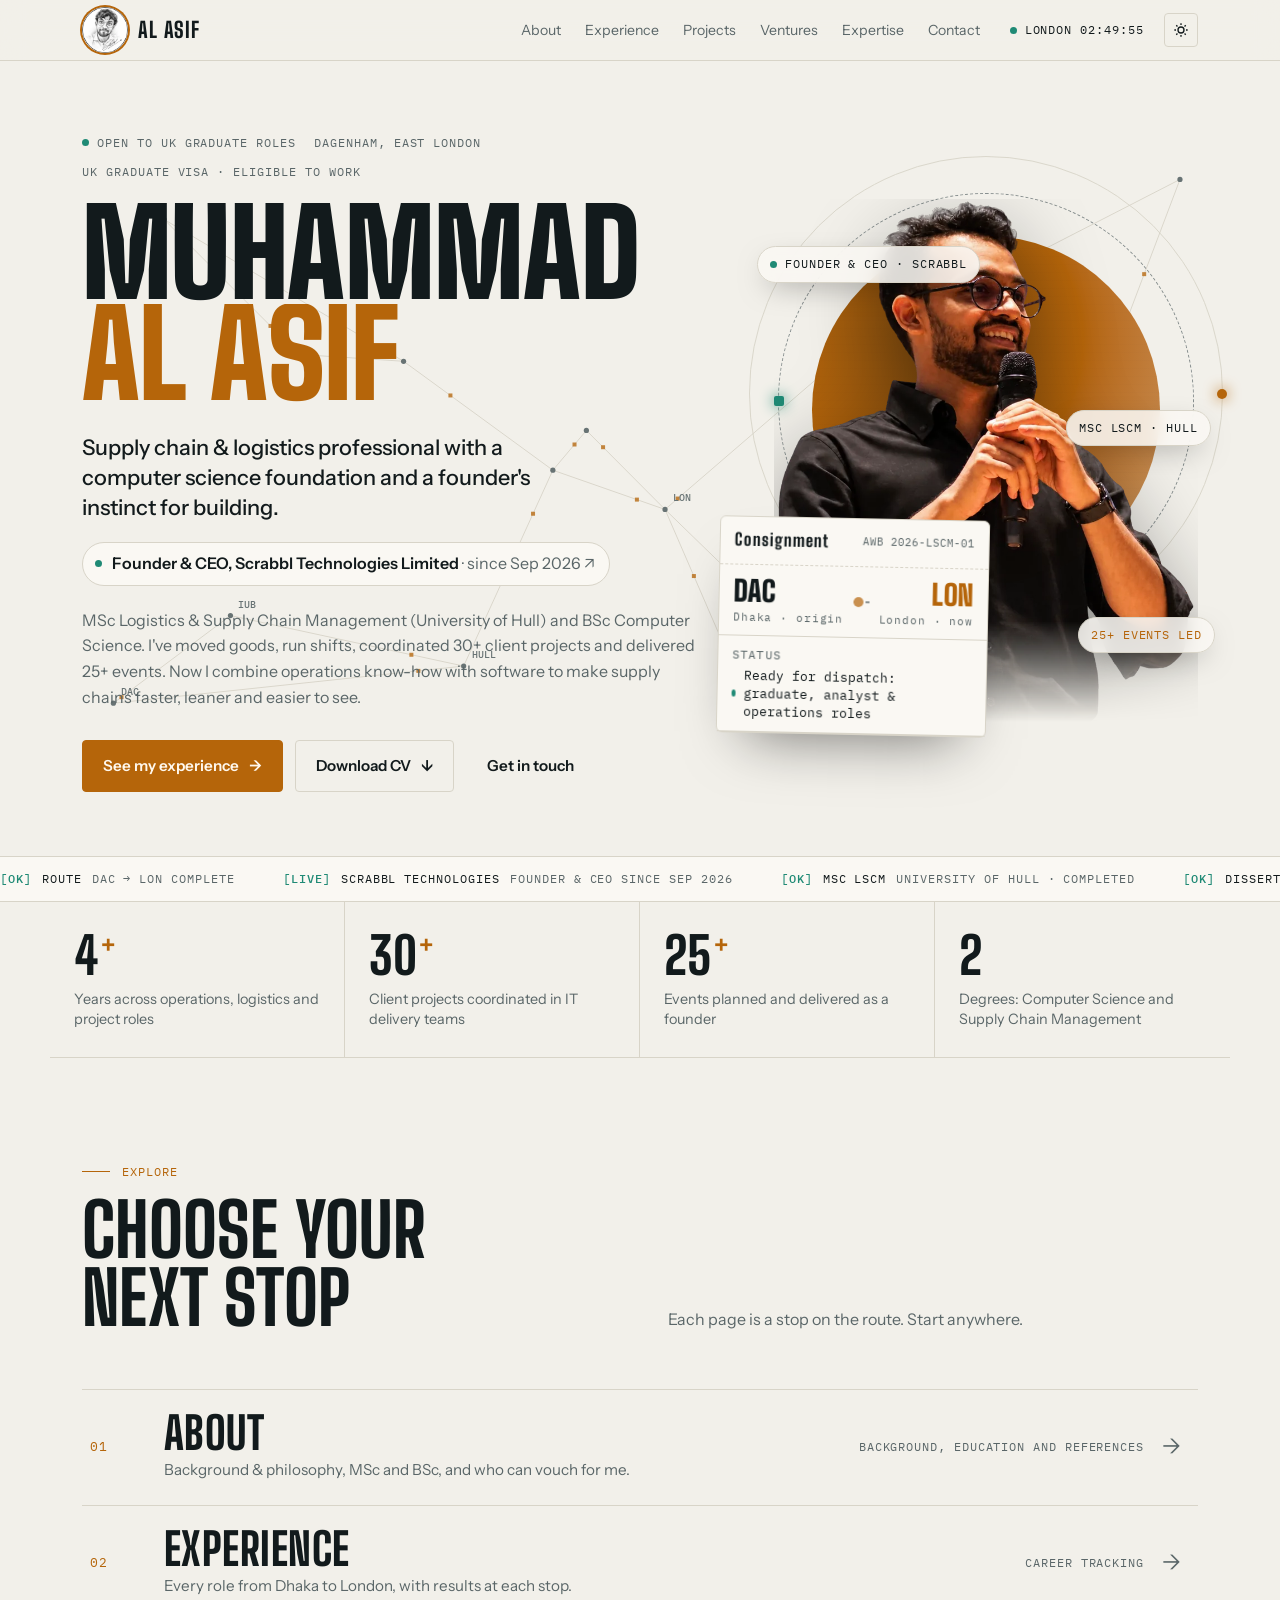
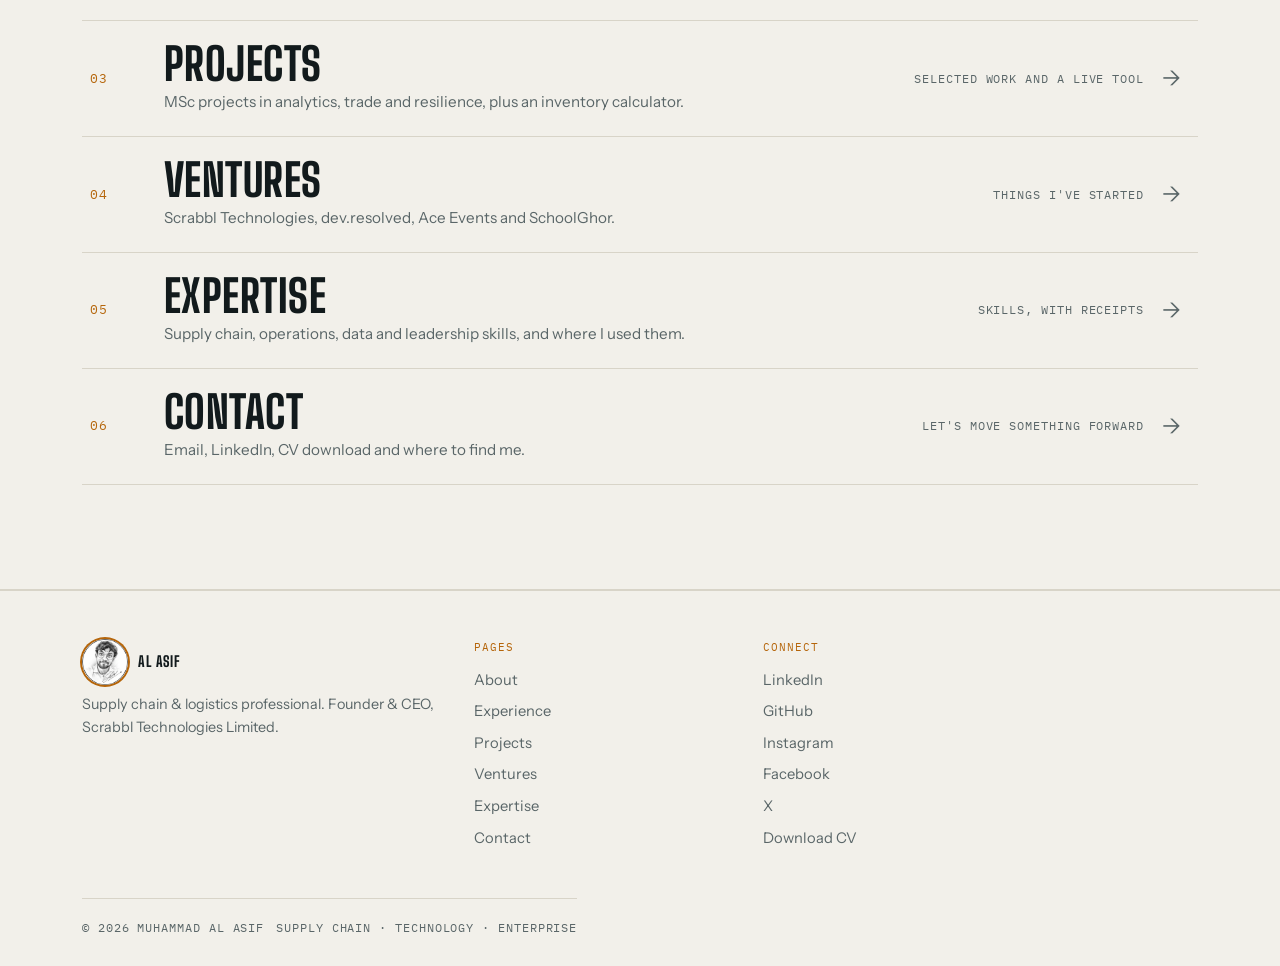
==== index.html @ bb39f23b "Split portfolio into pages, add CV, projects and references - Separate pages: Home, About, Experienc" ====
<!doctype html>
<html lang="en-GB">
<head>
<meta charset="utf-8">
<meta name="viewport" content="width=device-width, initial-scale=1, viewport-fit=cover">
<title>Muhammad Al Asif | Supply Chain &amp; Logistics Professional, Founder &amp; CEO of Scrabbl Technologies</title>
<meta name="description" content="Muhammad Al Asif (Ash) is a London-based supply chain and logistics professional with an MSc from the University of Hull, a BSc in Computer Science and Founder &amp; CEO of Scrabbl Technologies Limited.">
<meta name="author" content="Muhammad Al Asif">
<meta name="robots" content="index, follow, max-image-preview:large">
<meta name="theme-color" content="#0D1315">
<link rel="canonical" href="https://alasif.online/">
<meta property="og:type" content="profile">
<meta property="profile:first_name" content="Muhammad">
<meta property="profile:last_name" content="Al Asif">
<meta property="og:locale" content="en_GB">
<meta property="og:url" content="https://alasif.online/">
<meta property="og:site_name" content="Muhammad Al Asif">
<meta property="og:title" content="Muhammad Al Asif | Supply Chain &amp; Logistics, Founder &amp; CEO of Scrabbl Technologies">
<meta property="og:description" content="Muhammad Al Asif (Ash) is a London-based supply chain and logistics professional with an MSc from the University of Hull, a BSc in Computer Science and Founder &amp; CEO of Scrabbl Technologies Limited.">
<meta property="og:image" content="https://alasif.online/assets/og-image.jpg">
<meta property="og:image:width" content="1200">
<meta property="og:image:height" content="630">
<meta property="og:image:alt" content="Muhammad Al Asif, supply chain and logistics professional and Founder &amp; CEO of Scrabbl Technologies Limited">
<meta name="twitter:card" content="summary_large_image">
<meta name="twitter:site" content="@siff08">
<meta name="twitter:creator" content="@siff08">
<meta name="twitter:title" content="Muhammad Al Asif | Supply Chain &amp; Logistics, Founder &amp; CEO of Scrabbl Technologies">
<meta name="twitter:description" content="Muhammad Al Asif (Ash) is a London-based supply chain and logistics professional with an MSc from the University of Hull, a BSc in Computer Science and Founder &amp; CEO of Scrabbl Technologies Limited.">
<meta name="twitter:image" content="https://alasif.online/assets/og-image.jpg">
<link rel="icon" type="image/png" sizes="64x64" href="/assets/favicon.png?v=3">
<link rel="icon" type="image/png" sizes="32x32" href="/assets/favicon-32.png?v=3">
<link rel="apple-touch-icon" href="/assets/apple-touch-icon.png?v=3">
<link rel="sitemap" type="application/xml" href="/sitemap.xml">
<script type="application/ld+json">
{
 "@context": "https://schema.org",
 "@graph": [
  {
   "@type": "Person",
   "@id": "https://alasif.online/#person",
   "name": "Muhammad Al Asif",
   "alternateName": [
    "Al Asif",
    "Ash",
    "Ash Al Asif"
   ],
   "url": "https://alasif.online/",
   "image": "https://alasif.online/assets/ash.webp",
   "jobTitle": [
    "Founder & Chief Executive Officer",
    "Supply Chain & Logistics Professional"
   ],
   "description": "Supply chain and logistics professional with a computer science background, and Founder & CEO of Scrabbl Technologies Limited.",
   "worksFor": {
    "@type": "Organization",
    "name": "Scrabbl Technologies Limited",
    "url": "https://scrabbl.dev",
    "address": {
     "@type": "PostalAddress",
     "addressCountry": "GB"
    }
   },
   "alumniOf": [
    {
     "@type": "CollegeOrUniversity",
     "name": "University of Hull",
     "sameAs": "https://www.hull.ac.uk/"
    },
    {
     "@type": "CollegeOrUniversity",
     "name": "Independent University, Bangladesh",
     "sameAs": "https://www.iub.edu.bd/"
    }
   ],
   "hasCredential": [
    {
     "@type": "EducationalOccupationalCredential",
     "credentialCategory": "degree",
     "name": "MSc Logistics and Supply Chain Management",
     "recognizedBy": {
      "@type": "CollegeOrUniversity",
      "name": "University of Hull"
     }
    },
    {
     "@type": "EducationalOccupationalCredential",
     "credentialCategory": "degree",
     "name": "BSc Computer Science",
     "recognizedBy": {
      "@type": "CollegeOrUniversity",
      "name": "Independent University, Bangladesh"
     }
    }
   ],
   "knowsAbout": [
    "Supply chain management",
    "Logistics",
    "Operations management",
    "Inventory management",
    "Demand forecasting",
    "Supply chain analytics",
    "Procurement",
    "Project management",
    "Software development",
    "React",
    "Next.js",
    "Python",
    "Entrepreneurship"
   ],
   "knowsLanguage": [
    "English",
    "Bengali",
    "Hindi"
   ],
   "address": {
    "@type": "PostalAddress",
    "addressLocality": "London",
    "addressCountry": "GB"
   },
   "sameAs": [
    "https://www.linkedin.com/in/saikattxn",
    "https://github.com/saikattxn",
    "https://www.facebook.com/saikatt08",
    "https://www.instagram.com/saikatt08/",
    "https://x.com/siff08"
   ]
  },
  {
   "@type": "ProfilePage",
   "@id": "https://alasif.online/#webpage",
   "url": "https://alasif.online/",
   "name": "Muhammad Al Asif",
   "inLanguage": "en-GB",
   "mainEntity": {
    "@id": "https://alasif.online/#person"
   },
   "dateModified": "2026-11-26"
  },
  {
   "@type": "WebSite",
   "@id": "https://alasif.online/#website",
   "url": "https://alasif.online/",
   "name": "Muhammad Al Asif",
   "inLanguage": "en-GB",
   "publisher": {
    "@id": "https://alasif.online/#person"
   }
  }
 ]
}
</script>
<style>:root{padding-top:env(safe-area-inset-top,0px);padding-bottom:env(safe-area-inset-bottom,0px)}body{margin:0}img{max-width:100%}[hidden]{display:none!important}</style>
<link rel="preconnect" href="https://fonts.googleapis.com">
<link rel="preconnect" href="https://fonts.gstatic.com" crossorigin>
<link rel="stylesheet" href="https://fonts.googleapis.com/css2?family=Big+Shoulders+Display:wght@500;700;800;900&family=Instrument+Sans:ital,wght@0,400;0,500;0,600;1,400&family=IBM+Plex+Mono:wght@400;500&display=swap">
<link rel="stylesheet" href="/assets/site.css?v=5">
</head>
<body>
<a class="skip" href="#main">Skip to content</a>
<nav class="nav" aria-label="Main">
  <div class="wrap">
    <a class="brand" href="/"><span class="brand-mark"><img src="/assets/logo.webp?v=3" alt="" width="46" height="46"></span>Al Asif</a>
    <div class="nav-links">
      <a href="/about">About</a>
      <a href="/experience">Experience</a>
      <a href="/projects">Projects</a>
      <a href="/ventures">Ventures</a>
      <a href="/expertise">Expertise</a>
      <a href="/contact">Contact</a>
    </div>
    <div class="clock mono"><span class="dot" aria-hidden="true"></span><span class="tz">London</span> <span id="clock">--:--</span></div>
    <button class="theme-btn" id="themeBtn" aria-label="Switch light or dark theme" title="Switch theme">
      <svg width="16" height="16" viewBox="0 0 24 24" fill="none" stroke="currentColor" stroke-width="2" aria-hidden="true"><circle cx="12" cy="12" r="4.5"/><path d="M12 2v2.5M12 19.5V22M2 12h2.5M19.5 12H22M4.9 4.9l1.8 1.8M17.3 17.3l1.8 1.8M4.9 19.1l1.8-1.8M17.3 6.7l1.8-1.8"/></svg>
    </button>
    <button class="menu-btn" id="menuBtn" aria-label="Open menu" aria-expanded="false" aria-controls="mnav">
      <svg width="18" height="18" viewBox="0 0 24 24" fill="none" stroke="currentColor" stroke-width="2" aria-hidden="true"><path d="M4 7h16M4 12h16M4 17h16"/></svg>
    </button>
  </div>
  <div class="mnav" id="mnav" hidden>
    <div class="wrap">
      <a href="/about"><span class="mono">01</span>About</a>
      <a href="/experience"><span class="mono">02</span>Experience</a>
      <a href="/projects"><span class="mono">03</span>Projects</a>
      <a href="/ventures"><span class="mono">04</span>Ventures</a>
      <a href="/expertise"><span class="mono">05</span>Expertise</a>
      <a href="/contact"><span class="mono">06</span>Contact</a>
    </div>
  </div>
</nav>
<main id="main">
<!-- ============ OPENING ============ -->
<header class="hero">
  <canvas id="net" aria-hidden="true"></canvas>
  <div class="wrap">
    <div>
      <div class="eyebrow mono">
        <span><span class="dot" aria-hidden="true"></span>Open to UK graduate roles</span>
        <span>Dagenham, East London</span>
        <span>UK Graduate visa · Eligible to work</span>
      </div>
      <h1 class="name"><span class="l"><span>Muhammad</span></span><span class="l"><span>Al Asif</span></span></h1>
      <p class="role">Supply chain &amp; logistics professional with a computer science foundation and a founder's instinct for building.</p>
      <a class="ceo" href="https://scrabbl.dev" target="_blank" rel="noopener" title="Visit scrabbl.dev"><span class="dot" aria-hidden="true"></span><span><b>Founder &amp; CEO, Scrabbl Technologies Limited</b> <span class="muted">· since Sep 2026 ↗</span></span></a>
      <p class="lede">MSc Logistics &amp; Supply Chain Management (University of Hull) and BSc Computer Science. I've moved goods, run shifts, coordinated 30+ client projects and delivered 25+ events. Now I combine operations know-how with software to make supply chains faster, leaner and easier to see.</p>
      <div class="ctas">
        <a class="btn primary" href="/experience">See my experience <span class="arr">→</span></a>
        <a class="btn" href="/assets/Muhammad-Al-Asif-CV.pdf" download>Download CV <span class="arr">↓</span></a>
        <a class="btn ghost" href="/contact">Get in touch</a>
      </div>
    </div>

    <div class="visual">
      <div class="portrait" id="portrait">
        <div class="disc" aria-hidden="true"></div>
        <div class="orbit" aria-hidden="true"><i></i></div>
        <div class="orbit o2" aria-hidden="true"><i></i></div>
        <div class="pl"><img src="/assets/ash.webp" fetchpriority="high" alt="Muhammad Al Asif speaking on stage with a microphone" width="760" height="947"></div>
        <span class="ptag t1 mono"><span class="dot" aria-hidden="true"></span>Founder &amp; CEO · Scrabbl</span>
        <span class="ptag t2 mono">MSc LSCM · Hull</span>
        <span class="ptag t3 mono">25+ events led</span>
      </div>
    <aside class="label" aria-label="Profile summary styled as a shipping label">
      <div class="label-head"><strong>Consignment</strong><span class="muted">AWB 2026-LSCM-01</span></div>
      <div class="route">
        <div class="code">DAC<small>Dhaka · origin</small></div>
        <div class="track" aria-hidden="true"><i></i></div>
        <div class="code dest">LON<small>London · now</small></div>
      </div>
      <dl class="fields" style="margin:0">
        <div><dt>Consignee</dt><dd>Muhammad Al Asif</dd></div>
        <div><dt>Routed via</dt><dd>IUB → Univ. of Hull</dd></div>
        <div><dt>Contents</dt><dd>Supply chain · Ops · Tech</dd></div>
        <div><dt>Handling</dt><dd>Analytical, hands-on</dd></div>
        <div class="wide"><dt>Status</dt><dd class="status"><span class="dot" aria-hidden="true"></span>Ready for dispatch: graduate, analyst &amp; operations roles</dd></div>
      </dl>
      <div class="barcode" id="barcode" aria-hidden="true"></div>
      <div class="label-foot"><span>MAA · 0726 · UK</span><span>Incoterms® 2020 · DAP</span></div>
    </aside>
    </div>
  </div>
</header>

<div class="ticker mono" aria-hidden="true">
  <div class="ticker-track" id="ticker"></div>
</div>

<div class="wrap" style="padding-inline:0">
  <div class="stats">
    <div class="stat"><div class="n" data-count="4">4<sup>+</sup></div><p>Years across operations, logistics and project roles</p></div>
    <div class="stat"><div class="n" data-count="30">30<sup>+</sup></div><p>Client projects coordinated in IT delivery teams</p></div>
    <div class="stat"><div class="n" data-count="25">25<sup>+</sup></div><p>Events planned and delivered as a founder</p></div>
    <div class="stat"><div class="n" data-count="2">2</div><p>Degrees: Computer Science and Supply Chain Management</p></div>
  </div>
</div>

<section class="block" id="explore">
  <div class="wrap">
    <div class="sec-head reveal">
      <div><div class="kicker mono">Explore</div><h2>Choose your<br>next stop</h2></div>
      <p>Each page is a stop on the route. Start anywhere.</p>
    </div>
    <ol class="explore">
      <li class="reveal"><a href="/about"><span class="mono ex-n">01</span><span class="ex-t"><b>About</b><span class="muted">Background &amp; philosophy, MSc and BSc, and who can vouch for me.</span></span><span class="ex-sub mono">Background, education and references</span><span class="ex-arr" aria-hidden="true">→</span></a></li>
      <li class="reveal"><a href="/experience"><span class="mono ex-n">02</span><span class="ex-t"><b>Experience</b><span class="muted">Every role from Dhaka to London, with results at each stop.</span></span><span class="ex-sub mono">Career tracking</span><span class="ex-arr" aria-hidden="true">→</span></a></li>
      <li class="reveal"><a href="/projects"><span class="mono ex-n">03</span><span class="ex-t"><b>Projects</b><span class="muted">MSc projects in analytics, trade and resilience, plus an inventory calculator.</span></span><span class="ex-sub mono">Selected work and a live tool</span><span class="ex-arr" aria-hidden="true">→</span></a></li>
      <li class="reveal"><a href="/ventures"><span class="mono ex-n">04</span><span class="ex-t"><b>Ventures</b><span class="muted">Scrabbl Technologies, dev.resolved, Ace Events and SchoolGhor.</span></span><span class="ex-sub mono">Things I've started</span><span class="ex-arr" aria-hidden="true">→</span></a></li>
      <li class="reveal"><a href="/expertise"><span class="mono ex-n">05</span><span class="ex-t"><b>Expertise</b><span class="muted">Supply chain, operations, data and leadership skills, and where I used them.</span></span><span class="ex-sub mono">Skills, with receipts</span><span class="ex-arr" aria-hidden="true">→</span></a></li>
      <li class="reveal"><a href="/contact"><span class="mono ex-n">06</span><span class="ex-t"><b>Contact</b><span class="muted">Email, LinkedIn, CV download and where to find me.</span></span><span class="ex-sub mono">Let's move something forward</span><span class="ex-arr" aria-hidden="true">→</span></a></li>
    </ol>
  </div>
</section>
</main>
<footer class="site-foot">
  <div class="wrap">
    <div class="foot-grid">
      <div>
        <a class="brand" href="/"><span class="brand-mark"><img src="/assets/logo.webp?v=3" alt="" width="46" height="46"></span>Al Asif</a>
        <p class="muted">Supply chain &amp; logistics professional. Founder &amp; CEO, Scrabbl Technologies Limited.</p>
      </div>
      <div><span class="mono">Pages</span>
        <a href="/about">About</a>
        <a href="/experience">Experience</a>
        <a href="/projects">Projects</a>
        <a href="/ventures">Ventures</a>
        <a href="/expertise">Expertise</a>
        <a href="/contact">Contact</a>
      </div>
      <div><span class="mono">Connect</span>
        <a href="https://www.linkedin.com/in/saikattxn" target="_blank" rel="me noopener">LinkedIn</a>
        <a href="https://github.com/saikattxn" target="_blank" rel="me noopener">GitHub</a>
        <a href="https://www.instagram.com/saikatt08/" target="_blank" rel="me noopener">Instagram</a>
        <a href="https://www.facebook.com/saikatt08" target="_blank" rel="me noopener">Facebook</a>
        <a href="https://x.com/siff08" target="_blank" rel="me noopener">X</a>
        <a href="/assets/Muhammad-Al-Asif-CV.pdf" download>Download CV</a>
      </div>
    </div>
    <div class="foot-base mono"><span>© 2026 Muhammad Al Asif</span><span>Supply chain · Technology · Enterprise</span></div>
  </div>
</footer>
<script src="/assets/site.js?v=4" defer></script>
<script defer src="/_vercel/insights/script.js"></script>
</body>
</html>
---- assets/site.css ----
/* Layout: "control tower" — one consignment's route from Dhaka to London, told as a manifest, a tracked timeline and a live ops console. Dark-first. */
:root{
  --bg:#0D1315; --bg-2:#131B1E; --bg-3:#1A2427;
  --fg:#ECE8DF; --muted:#8D9A9B; --line:#243134;
  --accent:#F0A63A; --accent-ink:#1A1206; --accent-soft:rgba(240,166,58,.12);
  --live:#63C7B2;
  --f-display:"Big Shoulders Display","Oswald","Arial Narrow",Impact,sans-serif;
  --f-body:"Instrument Sans","Segoe UI",system-ui,-apple-system,sans-serif;
  --f-mono:"IBM Plex Mono",ui-monospace,"SFMono-Regular",Menlo,Consolas,monospace;
  --wrap:1180px;
  color-scheme:dark;
}
@media (prefers-color-scheme: light){
  :root:not([data-theme="dark"]){
    --bg:#F2F0EA; --bg-2:#FAF8F3; --bg-3:#ECE8DE;
    --fg:#121A1C; --muted:#5A6668; --line:#D8D4C8;
    --accent:#B5650A; --accent-ink:#FFF8EE; --accent-soft:rgba(181,101,10,.10);
    --live:#1F8A75; color-scheme:light;
  }
}
:root[data-theme="light"]{
  --bg:#F2F0EA; --bg-2:#FAF8F3; --bg-3:#ECE8DE;
  --fg:#121A1C; --muted:#5A6668; --line:#D8D4C8;
  --accent:#B5650A; --accent-ink:#FFF8EE; --accent-soft:rgba(181,101,10,.10);
  --live:#1F8A75; color-scheme:light;
}

*{box-sizing:border-box}
html{scroll-behavior:smooth}
body{background:var(--bg);color:var(--fg);font-family:var(--f-body);font-size:16px;line-height:1.6;-webkit-font-smoothing:antialiased;overflow-x:hidden}
body::before{content:"";position:fixed;inset:0 0 auto;height:env(safe-area-inset-top,0px);z-index:60;background:var(--bg)}
a{color:inherit}
.wrap{max-width:var(--wrap);margin-inline:auto;padding-left:max(16px,env(safe-area-inset-left,0px));padding-right:max(16px,env(safe-area-inset-right,0px))}
@media (min-width:720px){.wrap{padding-left:max(32px,env(safe-area-inset-left,0px));padding-right:max(32px,env(safe-area-inset-right,0px))}}
.mono{font-family:var(--f-mono);font-size:.75rem;letter-spacing:.08em;text-transform:uppercase}
.muted{color:var(--muted)}
:focus-visible{outline:2px solid var(--accent);outline-offset:3px;border-radius:2px}
h1,h2,h3{text-wrap:balance;margin:0}
p{margin:0}

/* ---------- nav ---------- */
.nav{position:sticky;top:env(safe-area-inset-top,0px);z-index:50;background:color-mix(in srgb,var(--bg) 82%,transparent);backdrop-filter:blur(12px);-webkit-backdrop-filter:blur(12px);border-bottom:1px solid var(--line)}
.nav .wrap{display:flex;align-items:center;gap:20px;height:60px}
.brand{display:flex;align-items:center;gap:10px;text-decoration:none;font-family:var(--f-display);font-weight:800;font-size:1.35rem;letter-spacing:.04em;text-transform:uppercase}
.brand-mark{position:relative;display:block;width:46px;height:46px;border-radius:50%;overflow:hidden;background:transparent;box-shadow:0 0 0 2px var(--accent);transition:transform .3s,box-shadow .3s;flex:none}
.brand-mark img{display:block;width:100%;height:100%;object-fit:cover}
.brand:hover .brand-mark{transform:rotate(-4deg) scale(1.08);box-shadow:0 0 0 2px var(--accent),0 0 0 6px var(--accent-soft)}
.nav-links{display:flex;gap:4px;margin-left:auto}
.nav-links a{text-decoration:none;font-size:.88rem;color:var(--muted);padding:6px 10px;border-radius:4px;transition:color .2s,background .2s}
.nav-links a:hover,.nav-links a.on{color:var(--fg);background:var(--bg-3)}
.clock{display:flex;align-items:center;gap:8px;white-space:nowrap}
.dot{width:7px;height:7px;border-radius:50%;background:var(--live);box-shadow:0 0 0 0 var(--live);animation:pulse 2.2s infinite}
@keyframes pulse{0%{box-shadow:0 0 0 0 color-mix(in srgb,var(--live) 60%,transparent)}70%{box-shadow:0 0 0 8px transparent}100%{box-shadow:0 0 0 0 transparent}}
.theme-btn{background:none;border:1px solid var(--line);color:var(--fg);width:34px;height:34px;border-radius:4px;cursor:pointer;display:grid;place-items:center}
.theme-btn:hover{border-color:var(--accent)}
@media (max-width:900px){.nav-links{display:none}.clock{margin-left:auto}}
@media (max-width:420px){.clock .tz{display:none}}

/* ---------- hero ---------- */
.hero{position:relative;overflow:hidden;border-bottom:1px solid var(--line)}
#net{position:absolute;inset:0;width:100%;height:100%;opacity:.9;pointer-events:none}
.hero .wrap{position:relative;display:grid;grid-template-columns:minmax(0,1.35fr) minmax(0,.9fr);gap:56px;padding-block:72px 64px;align-items:center}
@media (max-width:900px){.hero .wrap{grid-template-columns:1fr;gap:40px;padding-block:48px}}
.eyebrow{display:flex;flex-wrap:wrap;gap:10px 18px;color:var(--muted);margin-bottom:22px}
.eyebrow span{display:inline-flex;align-items:center;gap:8px}
.name{font-family:var(--f-display);font-weight:900;text-transform:uppercase;line-height:.84;letter-spacing:-.005em;font-size:clamp(3.4rem,9.4vw,8.2rem)}
.name .l{display:block;overflow:hidden}
.name .l span{display:inline-block;animation:rise .9s cubic-bezier(.2,.7,.1,1) both}
.name .l:nth-child(2) span{animation-delay:.12s;color:var(--accent)}
@keyframes rise{from{transform:translateY(105%)}to{transform:none}}
.role{margin-top:26px;font-size:clamp(1.1rem,2vw,1.35rem);font-weight:500;max-width:34ch;line-height:1.4}
.ceo{display:inline-flex;align-items:center;gap:10px;margin-top:20px;padding:8px 14px 8px 12px;border:1px solid var(--line);background:var(--bg-2);border-radius:999px;text-decoration:none;transition:border-color .2s}
.ceo:hover{border-color:var(--accent)}
.ceo b{font-weight:600}
.lede{margin-top:22px;color:var(--muted);max-width:56ch}
.ctas{display:flex;flex-wrap:wrap;gap:12px;margin-top:30px}
.btn{display:inline-flex;align-items:center;gap:10px;padding:13px 20px;border-radius:4px;font-weight:600;font-size:.95rem;text-decoration:none;border:1px solid var(--line);color:var(--fg);background:transparent;cursor:pointer;transition:transform .2s,border-color .2s,background .2s;font-family:inherit}
.btn:hover{transform:translateY(-2px);border-color:var(--fg)}
.btn.primary{background:var(--accent);color:var(--accent-ink);border-color:var(--accent)}
.btn.primary:hover{border-color:var(--accent);filter:brightness(1.06)}
.btn .arr{transition:transform .2s}
.btn:hover .arr{transform:translateX(3px)}

/* portrait */
.visual{position:relative;min-width:0}
.portrait{position:relative;width:100%;max-width:470px;margin-left:auto;aspect-ratio:760/947}
.disc{position:absolute;left:9%;width:82%;top:7%;aspect-ratio:1;border-radius:50%;background:radial-gradient(circle at 35% 30%,color-mix(in srgb,var(--accent) 70%,var(--fg)) 0%,var(--accent) 45%,color-mix(in srgb,var(--accent) 55%,var(--bg)) 100%);animation:discIn 1.1s cubic-bezier(.2,.7,.1,1) both;transform:translate(var(--dx,0),var(--dy,0))}
.disc::after{content:"";position:absolute;inset:0;border-radius:50%;background:repeating-linear-gradient(0deg,transparent 0 7px,color-mix(in srgb,var(--bg) 22%,transparent) 7px 8px);mix-blend-mode:multiply;opacity:.6}
@keyframes discIn{from{scale:.6;opacity:0}to{scale:1;opacity:1}}
.orbit{position:absolute;left:1%;width:98%;top:-1%;aspect-ratio:1;border:1px dashed color-mix(in srgb,var(--muted) 70%,transparent);border-radius:50%;animation:spin 46s linear infinite}
.orbit i{position:absolute;top:50%;left:-5px;width:10px;height:10px;margin-top:-5px;border-radius:2px;background:var(--live);box-shadow:0 0 14px var(--live)}
.orbit.o2{left:-6%;width:112%;top:-8%;border-style:solid;border-color:color-mix(in srgb,var(--line) 90%,transparent);animation-duration:70s;animation-direction:reverse}
.orbit.o2 i{background:var(--accent);box-shadow:0 0 14px var(--accent);left:auto;right:-5px;border-radius:50%}
@keyframes spin{to{transform:rotate(360deg)}}
.pl{position:absolute;inset:0;transform:translate(var(--px,0),var(--py,0));transition:transform .4s ease-out}
.pl img{position:absolute;left:0;bottom:0;width:100%;height:auto;max-width:100%;-webkit-mask-image:linear-gradient(to bottom,#000 80%,transparent 99%);mask-image:linear-gradient(to bottom,#000 80%,transparent 99%);filter:drop-shadow(0 24px 40px rgba(0,0,0,.35));animation:emerge 1.2s .25s cubic-bezier(.2,.7,.1,1) both}
@keyframes emerge{from{transform:translateY(10%);opacity:0}to{transform:none;opacity:1}}
.ptag{position:absolute;display:inline-flex;align-items:center;gap:8px;padding:8px 12px;border-radius:999px;background:color-mix(in srgb,var(--bg-2) 88%,transparent);backdrop-filter:blur(8px);-webkit-backdrop-filter:blur(8px);border:1px solid var(--line);color:var(--fg);font-size:.72rem;white-space:nowrap;box-shadow:0 10px 30px -12px rgba(0,0,0,.5);animation:bob 6s ease-in-out infinite}
.ptag.t1{top:9%;left:-4%}
.ptag.t2{top:40%;right:-3%;animation-delay:-2s}
.ptag.t3{bottom:14%;right:-4%;animation-delay:-4s;color:var(--accent)}
@keyframes bob{0%,100%{translate:0 0}50%{translate:0 -8px}}
.visual .label .fields div:not(.wide),.visual .label .barcode,.visual .label .label-foot{display:none}
.visual .label .label-head{padding:10px 14px}
.visual .label .label-head strong{font-size:1.05rem}
.visual .label .route{padding:12px 14px;gap:10px}
.visual .label .route .code{font-size:1.8rem}
.visual .label .fields div{padding:10px 14px}
@media (min-width:901px){
  .visual .label{position:absolute;left:-56px;bottom:-8px;width:270px;font-size:.7rem;z-index:2}
}
@media (max-width:900px){
  .portrait{margin-inline:auto;max-width:400px}
  .visual .label{margin:-56px auto 0;max-width:300px;z-index:2}
  .ptag.t1{left:0}.ptag.t2{right:0}.ptag.t3{right:0}
}

/* manifest / shipping label */
.label{position:relative;background:var(--bg-2);border:1px solid var(--line);border-radius:6px;font-family:var(--f-mono);font-size:.78rem;transform:rotate(1.2deg);box-shadow:0 30px 60px -30px rgba(0,0,0,.55);transition:transform .5s cubic-bezier(.2,.7,.1,1)}
.label:hover{transform:rotate(0)}
.label-head{display:flex;justify-content:space-between;align-items:center;padding:14px 18px;border-bottom:1px dashed var(--line)}
.label-head strong{font-family:var(--f-display);font-size:1.4rem;letter-spacing:.06em;font-weight:800}
.route{display:grid;grid-template-columns:auto 1fr auto;align-items:center;gap:14px;padding:18px}
.route .code{font-family:var(--f-display);font-weight:900;font-size:3rem;line-height:1}
.route .code small{display:block;font-family:var(--f-mono);font-weight:400;font-size:.68rem;color:var(--muted);letter-spacing:.08em;margin-top:6px}
.route .code.dest{text-align:right;color:var(--accent)}
.track{position:relative;height:2px;background:repeating-linear-gradient(90deg,var(--muted) 0 6px,transparent 6px 12px);opacity:.7}
.track i{position:absolute;top:50%;left:0;width:10px;height:10px;margin-top:-5px;border-radius:50%;background:var(--accent);animation:ship 4.5s ease-in-out infinite}
@keyframes ship{0%{left:0}50%{left:calc(100% - 10px)}100%{left:calc(100% - 10px)}}
.fields{display:grid;grid-template-columns:1fr 1fr;border-top:1px solid var(--line)}
.fields div{padding:12px 18px;border-bottom:1px solid var(--line);min-width:0}
.fields div:nth-child(odd){border-right:1px solid var(--line)}
.fields dt{color:var(--muted);font-size:.72rem;letter-spacing:.1em;text-transform:uppercase}
.fields dd{margin:3px 0 0;color:var(--fg);text-transform:none;letter-spacing:0;font-size:.8rem;line-height:1.4}
.fields .wide{grid-column:1/-1;border-right:0!important}
.status{display:flex;align-items:center;gap:8px;color:var(--live)}
.barcode{display:flex;align-items:flex-end;gap:2px;height:46px;padding:14px 18px 0;overflow:hidden}
.barcode span{display:block;height:100%;background:var(--fg)}
.label-foot{display:flex;justify-content:space-between;padding:8px 18px 14px;color:var(--muted);font-size:.72rem;letter-spacing:.14em}

/* ticker */
.ticker{border-bottom:1px solid var(--line);background:var(--bg-2);overflow:hidden;white-space:nowrap}
.ticker-track{display:inline-flex;gap:48px;padding:12px 0;animation:tick 48s linear infinite}
.ticker-track span{display:inline-flex;gap:10px;align-items:center;color:var(--muted)}
.ticker-track b{color:var(--live);font-weight:500}
.ticker-track em{font-style:normal;color:var(--fg)}
@keyframes tick{to{transform:translateX(-50%)}}

/* stats */
.stats{display:grid;grid-template-columns:repeat(4,minmax(0,1fr));border-bottom:1px solid var(--line)}
.stat{padding:28px 24px;border-right:1px solid var(--line)}
.stat:last-child{border-right:0}
.stat .n{font-family:var(--f-display);font-weight:800;font-size:3.2rem;line-height:1;font-variant-numeric:tabular-nums}
.stat .n sup{color:var(--accent);font-size:.55em;vertical-align:.7em;margin-left:2px}
.stat p{margin-top:8px;color:var(--muted);font-size:.9rem;line-height:1.4}
@media (max-width:760px){.stats{grid-template-columns:1fr 1fr}.stat:nth-child(2){border-right:0}.stat:nth-child(-n+2){border-bottom:1px solid var(--line)}}

/* ---------- sections ---------- */
section.block{padding-block:104px;border-bottom:1px solid var(--line)}
@media (max-width:720px){section.block{padding-block:72px}}
.sec-head{display:grid;grid-template-columns:minmax(0,1fr) minmax(0,1fr);gap:24px 56px;align-items:end;margin-bottom:56px}
@media (max-width:820px){.sec-head{grid-template-columns:1fr}}
.kicker{display:flex;align-items:center;gap:12px;color:var(--accent);margin-bottom:16px}
.kicker::before{content:"";width:28px;height:1px;background:var(--accent)}
h2{font-family:var(--f-display);font-weight:800;text-transform:uppercase;font-size:clamp(2.6rem,6vw,4.6rem);line-height:.92;letter-spacing:.005em}
.sec-head p{color:var(--muted);max-width:52ch}
h3{font-size:1.2rem;font-weight:600;line-height:1.3}

.reveal{transition:transform .8s cubic-bezier(.2,.7,.1,1),opacity .8s}
.js .reveal.pending{transform:translateY(22px);opacity:.25}

/* about */
.about-grid{display:grid;grid-template-columns:minmax(0,1.1fr) minmax(0,1fr);gap:56px}
@media (max-width:900px){.about-grid{grid-template-columns:1fr;gap:40px}}
.bio p+p{margin-top:16px}
.bio p{max-width:62ch}
.bio .big{font-size:1.25rem;line-height:1.5;color:var(--fg)}
.quote{margin:36px 0 0;padding:28px 0 0;border-top:1px solid var(--line);font-family:var(--f-display);font-weight:700;text-transform:uppercase;font-size:clamp(1.7rem,3vw,2.3rem);line-height:1.05}
.quote em{font-style:normal;color:var(--accent)}
.principles{display:grid;gap:0;border:1px solid var(--line);border-radius:6px;overflow:hidden}
.pr{display:grid;grid-template-columns:110px minmax(0,1fr);gap:18px;padding:22px;border-bottom:1px solid var(--line);background:var(--bg-2);transition:background .25s}
.pr:last-child{border-bottom:0}
.pr:hover{background:var(--bg-3)}
.pr .mono{color:var(--accent);padding-top:3px}
.pr p{color:var(--muted);margin-top:4px;font-size:.95rem}
@media (max-width:480px){.pr{grid-template-columns:1fr;gap:6px}}

.edu{display:grid;grid-template-columns:repeat(2,minmax(0,1fr));gap:20px;margin-top:56px}
@media (max-width:820px){.edu{grid-template-columns:1fr}}
.card{background:var(--bg-2);border:1px solid var(--line);border-radius:6px;padding:26px}
.edu .card{display:flex;flex-direction:column;gap:14px}
.edu .top{display:flex;justify-content:space-between;gap:12px;color:var(--muted)}
.edu h3{font-family:var(--f-display);font-weight:800;text-transform:uppercase;font-size:1.9rem;line-height:1;letter-spacing:.01em}
.edu .inst{color:var(--muted)}
.chips{display:flex;flex-wrap:wrap;gap:8px}
.chip{font-family:var(--f-mono);font-size:.7rem;letter-spacing:.04em;padding:5px 9px;border:1px solid var(--line);border-radius:3px;color:var(--muted);background:var(--bg)}
.chip.hi{color:var(--accent);border-color:color-mix(in srgb,var(--accent) 45%,var(--line));background:var(--accent-soft)}
.diss{border-top:1px dashed var(--line);padding-top:14px}
.diss p{font-size:.93rem}

.projects{margin-top:64px}
.proj-head{display:flex;flex-wrap:wrap;align-items:baseline;gap:8px 20px;margin-bottom:20px}
.proj-head .kicker{margin-bottom:0}
.proj-grid{display:grid;grid-template-columns:repeat(3,minmax(0,1fr));gap:20px}
@media (max-width:900px){.proj-grid{grid-template-columns:1fr}}
.proj{display:flex;flex-direction:column;gap:12px}
.proj .top{display:flex;justify-content:space-between;color:var(--muted)}
.proj h3{font-family:var(--f-display);font-weight:800;text-transform:uppercase;font-size:1.7rem;line-height:1}
.proj p{color:var(--muted);font-size:.94rem}
.proj .chips{margin-top:auto;padding-top:4px}
.proj-link{color:var(--accent);text-decoration:none;font-weight:600;font-size:.92rem}
.proj-link:hover{text-decoration:underline}
/* experience timeline */
/* tracking summary */
.trk{border:1px solid var(--line);border-radius:8px;background:var(--bg-2);overflow:hidden;margin-bottom:48px}
.trk-top{display:grid;grid-template-columns:repeat(4,minmax(0,1fr));border-bottom:1px solid var(--line)}
.trk-top>div{padding:16px 20px;border-right:1px solid var(--line);display:flex;flex-direction:column;gap:4px;min-width:0}
.trk-top>div:last-child{border-right:0}
.trk-top .mono{font-size:.7rem}
.trk-top b{font-weight:600;font-size:.95rem}
.trk-no{font-family:var(--f-mono);font-weight:500!important;letter-spacing:.04em}
.trk-status b{display:flex;align-items:center;gap:8px;color:var(--live)}
@media (max-width:860px){.trk-top{grid-template-columns:1fr 1fr}.trk-top>div:nth-child(2){border-right:0}.trk-top>div:nth-child(-n+2){border-bottom:1px solid var(--line)}}
.trk-route-wrap{overflow-x:auto;padding:30px 8px 26px}
.trk-route{list-style:none;margin:0;padding:0;display:grid;grid-template-columns:repeat(6,minmax(100px,1fr));min-width:640px;position:relative;z-index:0}
.trk-bar{position:absolute;top:8px;left:calc(100% / 12);right:calc(100% / 12);height:2px;background:repeating-linear-gradient(90deg,var(--muted) 0 5px,transparent 5px 10px);opacity:.9;z-index:-1}
.trk-fill{position:absolute;left:0;top:0;bottom:0;width:80%;background:var(--accent);animation:fill 2.4s .3s cubic-bezier(.3,.7,.2,1) both}
@keyframes fill{from{width:0}to{width:80%}}
.truck{position:absolute;top:-5px;left:80%;width:12px;height:12px;margin-left:-6px;border-radius:2px;background:var(--live);box-shadow:0 0 12px var(--live);animation:haul 3.2s 2.6s ease-in-out infinite both}
@keyframes haul{0%{left:80%;opacity:0}15%{opacity:1}85%{opacity:1}100%{left:100%;opacity:0}}
.cp button,.cp a{all:unset;box-sizing:border-box;cursor:pointer;display:flex;flex-direction:column;align-items:center;text-align:center;gap:3px;padding:0 6px;width:100%;border-radius:4px}
.cp button:focus-visible,.cp a:focus-visible{outline:2px solid var(--accent);outline-offset:4px}
.cp i{display:block;width:18px;height:18px;border-radius:50%;background:var(--bg-2);border:2px solid var(--muted);margin-bottom:12px;transition:transform .25s}
.cp.done i{background:var(--accent);border-color:var(--accent)}
.cp.cur i{background:var(--live);border-color:var(--live);animation:pulse 2.2s infinite}
.cp.next i{border-style:dashed}
.cp .mono{color:var(--muted);font-size:.7rem}
.cp b{font-size:.95rem;font-weight:600;transition:color .2s}
.cp em{font-style:normal;font-size:.78rem;color:var(--muted)}
.cp.cur em{color:var(--live)}
.cp.next b,.cp.next em{color:var(--muted)}
.cp button:hover i,.cp a:hover i{transform:scale(1.25)}
.cp button:hover b,.cp.sel b{color:var(--accent)}
.trk-hint{display:none;padding:0 20px 16px;color:var(--muted);font-size:.7rem}
.scan-head{display:flex;justify-content:space-between;color:var(--muted);padding:0 0 14px;margin-bottom:18px;border-bottom:1px solid var(--line)}

/* scan history */
.timeline{position:relative;display:grid;gap:14px;padding-left:30px}
.timeline::before{content:"";position:absolute;left:7px;top:20px;bottom:20px;width:0;border-left:1px dashed var(--muted);opacity:.6}
.stop{position:relative;display:grid;grid-template-columns:190px minmax(0,1fr);gap:32px;padding:24px 26px;border:1px solid var(--line);border-radius:6px;background:var(--bg-2);transition:border-color .3s,background .3s,box-shadow .3s;scroll-margin-top:90px}
.stop:hover{border-color:color-mix(in srgb,var(--accent) 45%,var(--line))}
.stop::after{content:"";position:absolute;left:-29px;top:28px;width:13px;height:13px;border-radius:50%;background:var(--accent);border:3px solid var(--bg)}
.stop.now::after{background:var(--live);box-shadow:0 0 0 4px color-mix(in srgb,var(--live) 25%,transparent)}
.stop.hl{border-color:var(--accent);background:var(--accent-soft);box-shadow:0 0 0 4px var(--accent-soft)}
.when{color:var(--muted);display:flex;flex-direction:column;gap:2px}
.when b{display:block;color:var(--fg);font-weight:500}
.scan{display:inline-flex;align-self:flex-start;margin-top:12px;padding:4px 8px;border-radius:3px;border:1px solid color-mix(in srgb,var(--accent) 45%,var(--line));color:var(--accent);background:var(--accent-soft);font-size:.7rem}
.scan.live{color:var(--live);border-color:color-mix(in srgb,var(--live) 45%,var(--line));background:color-mix(in srgb,var(--live) 10%,transparent)}
.loc{margin-top:8px;text-transform:none;letter-spacing:.02em;font-size:.74rem}
.loc::before{content:"⌖ ";color:var(--accent)}
.what{padding-left:0}
.what .org{color:var(--muted);margin-top:2px}
.what ul{margin:14px 0 0;padding:0;list-style:none;display:grid;gap:8px;max-width:68ch}
.what li{position:relative;padding-left:20px;color:var(--muted);font-size:.96rem}
.what li::before{content:"";position:absolute;left:0;top:.72em;width:10px;height:1px;background:var(--accent)}
.what .chips{margin-top:14px}
.tag-live{display:inline-flex;align-items:center;gap:6px;color:var(--live);margin-left:10px;vertical-align:2px}
@media (max-width:720px){
  .timeline{padding-left:22px}
  .timeline::before{left:4px}
  .stop{grid-template-columns:1fr;gap:16px;padding:20px}
  .stop::after{left:-24px;top:24px}
  .when{flex-direction:row;flex-wrap:wrap;align-items:center;gap:6px 10px}
  .when b{display:inline}
  .scan{margin-top:0}
  .loc{flex-basis:100%;margin-top:0}
  .trk-hint{display:block!important}
}
.lead-row{display:grid;grid-template-columns:repeat(3,minmax(0,1fr));gap:20px;margin-top:64px}
@media (max-width:820px){.lead-row{grid-template-columns:1fr}}
.lead-row .card p{color:var(--muted);font-size:.93rem;margin-top:8px}
.lead-row .mono{color:var(--accent)}

/* ventures */
.venture{display:grid;grid-template-columns:minmax(0,1.15fr) minmax(0,1fr);gap:0;border:1px solid var(--line);border-radius:8px;overflow:hidden;background:var(--bg-2)}
@media (max-width:900px){.venture{grid-template-columns:1fr}}
.v-main{padding:40px;border-right:1px solid var(--line);position:relative}
@media (max-width:900px){.v-main{border-right:0;border-bottom:1px solid var(--line)}}
@media (max-width:480px){.v-main,.v-side{padding:26px!important}}
.v-badge{display:inline-flex;align-items:center;gap:8px;color:var(--live)}
.v-name{font-family:var(--f-display);font-weight:900;text-transform:uppercase;font-size:clamp(2.6rem,5.6vw,4.6rem);overflow-wrap:anywhere;line-height:.86;margin-top:18px}
.v-name span{color:var(--accent)}
.v-name{display:block;text-decoration:none;transition:opacity .2s}
.v-name:hover{opacity:.85}
.v-note{margin-top:14px!important;padding:10px 14px;border-left:2px solid var(--live);background:color-mix(in srgb,var(--live) 8%,transparent);color:var(--fg)!important;font-size:.92rem;border-radius:0 4px 4px 0}
.v-visit{display:inline-flex;align-items:center;gap:8px;margin-top:22px}
.xlink{color:inherit;text-decoration:none;transition:color .2s}
.xlink:hover{color:var(--accent)}
.v-lede{margin-top:20px!important;color:var(--fg)!important;font-family:var(--f-display);font-weight:800;text-transform:uppercase;font-size:2rem;line-height:1;letter-spacing:.01em}
.v-lede span{color:var(--live)}
.v-sub{margin-top:8px!important;color:var(--fg)!important;font-weight:500;font-size:1.05rem}
.v-tags{margin-top:14px}
.svc{display:grid;gap:0}
.svc div{display:grid;gap:2px;padding:12px 0;border-bottom:1px dashed var(--line)}
.svc div:last-child{border-bottom:0}
.svc b{font-weight:600;font-size:.95rem}
.svc span{color:var(--muted);font-size:.86rem;line-height:1.45}
.v-role{margin-top:16px;font-size:1.1rem;font-weight:500}
.v-main>p{color:var(--muted);margin-top:16px;max-width:54ch}
.v-facts{display:grid;grid-template-columns:repeat(3,minmax(0,1fr));gap:1px;background:var(--line);border:1px solid var(--line);border-radius:4px;margin-top:28px;overflow:hidden}
.v-facts div{background:var(--bg-2);padding:14px}
.v-facts .n{font-family:var(--f-display);font-weight:800;font-size:2rem;line-height:1}
.v-facts .mono{color:var(--muted);font-size:.7rem;margin-top:6px;display:block}
.v-side{padding:40px;display:flex;flex-direction:column;gap:22px}
.log{display:grid;gap:0;font-family:var(--f-mono);font-size:.8rem}
.log div{display:grid;grid-template-columns:52px minmax(0,1fr);gap:14px;padding:12px 0;border-bottom:1px dashed var(--line)}
.log div:last-child{border-bottom:0}
.log time{color:var(--accent)}
.log span{color:var(--fg)}
.desks{display:grid;grid-template-columns:1fr 1fr;gap:8px}
.desk{padding:10px 12px;border:1px solid var(--line);border-radius:4px;font-size:.88rem;background:var(--bg)}
.desk .mono{display:block;color:var(--muted);font-size:.7rem;margin-bottom:2px}
.ventures-more{display:grid;grid-template-columns:repeat(3,minmax(0,1fr));gap:20px;margin-top:20px}
@media (max-width:900px){.ventures-more{grid-template-columns:1fr}}
.vm{display:flex;flex-direction:column;gap:10px;transition:border-color .25s,transform .25s}
.vm:hover{border-color:color-mix(in srgb,var(--accent) 50%,var(--line));transform:translateY(-3px)}
.vm .top{display:flex;justify-content:space-between;color:var(--muted)}
.vm h3{font-family:var(--f-display);font-weight:800;text-transform:uppercase;font-size:1.8rem;line-height:1}
.vm p{color:var(--muted);font-size:.94rem}
.vm .chips{margin-top:auto;padding-top:6px}

/* nexus */
.nexus{display:grid;grid-template-columns:minmax(0,.95fr) minmax(0,1.1fr);gap:48px;align-items:start}
@media (max-width:960px){.nexus{grid-template-columns:1fr}}
.venn-wrap{position:relative}
.venn{width:100%;max-width:460px;display:block;margin-inline:auto}
.venn circle{fill:var(--accent);fill-opacity:.05;stroke:var(--muted);stroke-width:1;transition:fill-opacity .35s,stroke .35s}
.venn .on circle{fill-opacity:.2;stroke:var(--accent)}
.venn text{fill:var(--fg);font-family:var(--f-display);font-weight:800;text-transform:uppercase;font-size:20px;letter-spacing:.04em}
.venn .core{fill:var(--accent)}
.venn g{cursor:pointer}
.pairs{display:grid;grid-template-columns:repeat(2,minmax(0,1fr));gap:8px;margin-top:24px}
.pair{text-align:left;font-family:inherit;color:var(--muted);background:var(--bg-2);border:1px solid var(--line);border-radius:4px;padding:12px 14px;cursor:pointer;transition:all .2s;font-size:.9rem}
.pair .mono{display:block;font-size:.7rem;margin-bottom:3px}
.pair:hover{color:var(--fg)}
.pair[aria-pressed="true"]{color:var(--fg);border-color:var(--accent);background:var(--accent-soft)}
.pair[aria-pressed="true"] .mono{color:var(--accent)}
.explain{margin-top:20px;min-height:150px}
.explain h3{font-family:var(--f-display);font-weight:800;text-transform:uppercase;font-size:2rem;line-height:1}
.explain p{color:var(--muted);margin-top:10px;max-width:56ch}
.explain .chips{margin-top:14px}

/* calculator */
.calc{border:1px solid var(--line);border-radius:8px;background:var(--bg-2);overflow:hidden}
.calc-head{display:flex;justify-content:space-between;align-items:center;gap:12px;padding:16px 22px;border-bottom:1px solid var(--line);flex-wrap:wrap}
.calc-head h3{font-size:1rem}
.calc-body{padding:22px;display:grid;gap:22px}
.inputs{display:grid;grid-template-columns:repeat(2,minmax(0,1fr));gap:16px 22px}
@media (max-width:520px){.inputs{grid-template-columns:1fr}}
.field label{display:flex;justify-content:space-between;font-size:.85rem;color:var(--muted);margin-bottom:6px}
.field output{font-family:var(--f-mono);color:var(--fg);font-variant-numeric:tabular-nums}
input[type=range]{width:100%;accent-color:var(--accent);margin:0}
.results{display:grid;grid-template-columns:repeat(3,minmax(0,1fr));gap:1px;background:var(--line);border:1px solid var(--line);border-radius:4px;overflow:hidden}
.results div{background:var(--bg);padding:14px}
.results .mono{color:var(--muted);font-size:.7rem;display:block}
.results .v{font-family:var(--f-display);font-weight:800;font-size:2.1rem;line-height:1.1;font-variant-numeric:tabular-nums}
.results .v small{font-family:var(--f-mono);font-size:.7rem;color:var(--muted);font-weight:400;margin-left:4px}
.results div:first-child .v{color:var(--accent)}
.chart-box{overflow-x:auto}
#saw{display:block;width:100%;min-width:420px;height:auto}
#saw .ax{stroke:var(--line);stroke-width:1}
#saw .tx{fill:var(--muted);font-family:var(--f-mono);font-size:10px}
#saw .stock{fill:none;stroke:var(--fg);stroke-width:1.6;stroke-linejoin:round}
#saw .area{fill:var(--accent);fill-opacity:.08}
#saw .rop{stroke:var(--accent);stroke-width:1.2;stroke-dasharray:5 4}
#saw .ss{stroke:var(--live);stroke-width:1;stroke-dasharray:2 4}
#saw .ord{fill:var(--accent)}
#saw .arr{fill:var(--live)}
#saw .lbl-rop{fill:var(--accent);font-family:var(--f-mono);font-size:10px}
#saw .lbl-ss{fill:var(--live);font-family:var(--f-mono);font-size:10px}
.calc-note{font-size:.82rem;color:var(--muted)}
.legend{display:flex;flex-wrap:wrap;gap:14px;font-size:.78rem;color:var(--muted)}
.legend span{display:inline-flex;align-items:center;gap:6px}
.legend i{display:inline-block;width:14px;height:2px;background:var(--fg)}
.legend i.r{background:var(--accent)} .legend i.s{background:var(--live)}

/* expertise */
.filters{display:flex;flex-wrap:wrap;gap:8px;margin-bottom:28px}
.filter{font-family:var(--f-mono);font-size:.72rem;letter-spacing:.06em;text-transform:uppercase;padding:9px 14px;border-radius:999px;border:1px solid var(--line);background:transparent;color:var(--muted);cursor:pointer;transition:all .2s}
.filter:hover{color:var(--fg)}
.filter[aria-pressed="true"]{background:var(--fg);color:var(--bg);border-color:var(--fg)}
.skills{display:grid;grid-template-columns:repeat(3,minmax(0,1fr));gap:1px;background:var(--line);border:1px solid var(--line);border-radius:6px;overflow:hidden}
@media (max-width:900px){.skills{grid-template-columns:repeat(2,minmax(0,1fr))}}
@media (max-width:560px){.skills{grid-template-columns:1fr}}
.skill{background:var(--bg-2);padding:22px;display:flex;flex-direction:column;gap:8px;transition:background .25s,opacity .3s}
.skill:hover{background:var(--bg-3)}
.skill .mono{color:var(--accent);font-size:.7rem}
.skill h3{font-size:1.08rem}
.skill p{color:var(--muted);font-size:.9rem}
.skill .ev{margin-top:auto;padding-top:8px;font-family:var(--f-mono);font-size:.68rem;color:var(--muted);border-top:1px dashed var(--line)}
.skill.dim{opacity:.18}
.toolkit{display:grid;gap:14px;margin-top:32px}
.tools{display:flex;flex-wrap:wrap;gap:8px;align-items:center}
.tools .mono{color:var(--muted);min-width:160px;margin-right:6px}
@media (max-width:560px){.tools .mono{min-width:100%}}
.stack{margin-top:40px;border:1px solid var(--line);border-radius:6px;overflow:hidden;background:var(--bg-2)}
.stack-head{display:flex;justify-content:space-between;align-items:baseline;gap:12px;flex-wrap:wrap;padding:18px 22px;border-bottom:1px solid var(--line)}
.stack-head h3{font-family:var(--f-display);font-weight:800;text-transform:uppercase;font-size:1.9rem;line-height:1}
.layer{display:grid;grid-template-columns:170px minmax(0,1fr) 210px;gap:18px;align-items:center;padding:16px 22px;border-bottom:1px solid var(--line);transition:background .2s}
.layer:last-child{border-bottom:0}
.layer:hover{background:var(--bg-3)}
.layer>.mono{color:var(--accent)}
.layer .ev{font-family:var(--f-mono);font-size:.68rem;color:var(--muted);text-align:right}
.chip.t{color:var(--fg);font-size:.74rem}
@media (max-width:820px){.layer{grid-template-columns:1fr;gap:8px}.layer .ev{text-align:left}}

/* contact */
.contact{padding-block:120px 64px}
.contact h2{font-size:clamp(3.2rem,10vw,8rem);line-height:.86}
.contact h2 span{color:var(--accent)}
.contact-grid{display:grid;grid-template-columns:minmax(0,1.2fr) minmax(0,1fr);gap:48px;margin-top:48px;align-items:start}
@media (max-width:860px){.contact-grid{grid-template-columns:1fr}}
.contact-grid>div>p{color:var(--muted);max-width:52ch}
.open{display:grid;gap:10px;margin-top:26px}
.open div{display:flex;gap:12px;align-items:baseline}
.open .mono{color:var(--accent);min-width:28px}
.channels{display:grid;gap:0;border:1px solid var(--line);border-radius:6px;overflow:hidden}
.ch{display:grid;grid-template-columns:96px minmax(0,1fr) auto;gap:12px;align-items:center;padding:18px 20px;border-bottom:1px solid var(--line);background:var(--bg-2);text-decoration:none;transition:background .2s}
.ch:last-child{border-bottom:0}
a.ch:hover{background:var(--bg-3)}
.ch .mono{color:var(--muted);font-size:.7rem}
.ch .val{font-weight:500;overflow-wrap:anywhere;user-select:all}
.soc{display:flex;gap:10px;flex-wrap:wrap}
.soc a{display:grid;place-items:center;width:40px;height:40px;border:1px solid var(--line);border-radius:50%;color:var(--fg);background:var(--bg);transition:color .2s,border-color .2s,transform .2s}
.soc a:hover{color:var(--accent);border-color:var(--accent);transform:translateY(-2px)}
.soc svg{width:18px;height:18px;fill:currentColor}
.copy{font-family:var(--f-mono);font-size:.68rem;letter-spacing:.06em;text-transform:uppercase;padding:7px 10px;border-radius:3px;border:1px solid var(--line);background:var(--bg);color:var(--fg);cursor:pointer}
.copy:hover{border-color:var(--accent)}
footer{border-top:1px solid var(--line);padding-block:26px}
footer .wrap{display:flex;justify-content:space-between;flex-wrap:wrap;gap:12px;color:var(--muted)}

@media (prefers-reduced-motion: reduce){
  *,*::before,*::after{animation:none!important;transition:none!important}
  html{scroll-behavior:auto}
  .js .reveal.pending{transform:none;opacity:1}
}

/* ---------- multi-page additions ---------- */
.skip{position:absolute;left:-999px;top:8px;z-index:100;background:var(--accent);color:var(--accent-ink);padding:8px 12px;border-radius:4px}
.skip:focus{left:max(16px,env(safe-area-inset-left,0px))}
.nav-links a.on{color:var(--fg);background:var(--bg-3)}
.menu-btn{display:none;background:none;border:1px solid var(--line);color:var(--fg);width:34px;height:34px;border-radius:4px;cursor:pointer;place-items:center}
@media (max-width:900px){.menu-btn{display:grid}}
.mnav{border-top:1px solid var(--line);background:var(--bg)}
.nav .mnav .wrap{display:grid;height:auto;gap:0;padding-block:8px 16px}
.mnav{position:absolute;left:0;right:0;top:100%;max-height:calc(100vh - 60px);overflow-y:auto;box-shadow:0 24px 40px -20px rgba(0,0,0,.6)}
.mnav a{display:flex;gap:14px;align-items:baseline;padding:12px 0;border-bottom:1px solid var(--line);text-decoration:none;font-family:var(--f-display);font-weight:800;text-transform:uppercase;font-size:1.6rem;letter-spacing:.01em}
.mnav a .mono{color:var(--accent);font-family:var(--f-mono);font-size:.75rem;font-weight:400}
.btn.ghost{border-color:transparent}
.btn.ghost:hover{border-color:var(--line)}
body.sub section.block:first-of-type{padding-top:72px}
.explore{list-style:none;margin:0;padding:0;border-top:1px solid var(--line)}
.explore li{border-bottom:1px solid var(--line)}
.explore a{display:grid;grid-template-columns:56px minmax(0,1fr) auto 28px;gap:18px;align-items:center;padding:22px 8px;text-decoration:none;transition:background .25s,padding .25s}
.explore a:hover{background:var(--bg-2);padding-left:16px}
.ex-n{color:var(--accent);font-size:.8rem}
.ex-t{display:grid;gap:4px;min-width:0}
.ex-t b{font-family:var(--f-display);font-weight:800;text-transform:uppercase;font-size:clamp(1.8rem,4vw,2.8rem);line-height:.95;letter-spacing:.01em}
.ex-t .muted{font-size:.95rem}
.ex-sub{color:var(--muted);font-size:.72rem;text-align:right}
.ex-arr{font-size:1.4rem;color:var(--muted);transition:transform .25s,color .25s}
.explore a:hover .ex-arr,.next-stop a:hover .ex-arr{transform:translateX(4px);color:var(--accent)}
@media (max-width:720px){.explore a{grid-template-columns:40px minmax(0,1fr) 22px}.ex-sub{display:none}}
.next-stop{border-bottom:1px solid var(--line)}
.next-stop a{display:flex;align-items:center;gap:18px;padding-block:36px;text-decoration:none}
.next-stop .mono{color:var(--accent);font-size:.75rem}
.next-stop b{font-family:var(--f-display);font-weight:800;text-transform:uppercase;font-size:clamp(2rem,5vw,3.4rem);line-height:1}
.next-stop .ex-arr{margin-left:auto}
.pdl{display:grid;gap:12px;margin:0}
.pdl dt{font-family:var(--f-mono);font-size:.68rem;letter-spacing:.1em;text-transform:uppercase;color:var(--accent);margin-bottom:3px}
.pdl dd{margin:0;color:var(--muted);font-size:.93rem;line-height:1.55}
.refs{margin-top:64px}
.ref-grid{display:grid;grid-template-columns:repeat(2,minmax(0,1fr));gap:20px}
@media (max-width:820px){.ref-grid{grid-template-columns:1fr}}
.ref{display:flex;flex-direction:column;gap:10px}
.ref .top{display:flex;justify-content:space-between;color:var(--muted)}
.ref h3{font-family:var(--f-display);font-weight:800;text-transform:uppercase;font-size:1.8rem;line-height:1}
.ref .inst{color:var(--fg);font-size:.92rem}
.ref p{color:var(--muted);font-size:.94rem}
.cvbox{display:flex;flex-wrap:wrap;align-items:center;justify-content:space-between;gap:16px;margin-top:28px;padding:20px 22px;border:1px solid var(--line);border-radius:6px;background:var(--bg-2)}
.cvbox>div{display:grid;gap:3px}
.cvbox .mono{color:var(--accent);font-size:.68rem}
.cvbox b{font-size:1.05rem}
.cvbox .muted{font-size:.85rem}
.site-foot{border-top:1px solid var(--line);padding-block:48px 28px}
.foot-grid{display:grid;grid-template-columns:minmax(0,1.4fr) minmax(0,1fr) minmax(0,1fr);gap:32px}
@media (max-width:720px){.foot-grid{grid-template-columns:1fr 1fr}.foot-grid>div:first-child{grid-column:1/-1}}
.foot-grid>div{display:grid;gap:8px;align-content:start}
.foot-grid .mono{color:var(--accent);font-size:.7rem;margin-bottom:4px}
.foot-grid a{text-decoration:none;color:var(--muted);font-size:.92rem;width:fit-content}
.foot-grid a:hover{color:var(--fg)}
.foot-grid .brand{color:var(--fg)}
.foot-grid p{max-width:36ch;font-size:.9rem}
.foot-base{display:flex;justify-content:space-between;flex-wrap:wrap;gap:12px;color:var(--muted);margin-top:36px;padding-top:20px;border-top:1px solid var(--line);font-size:.72rem}
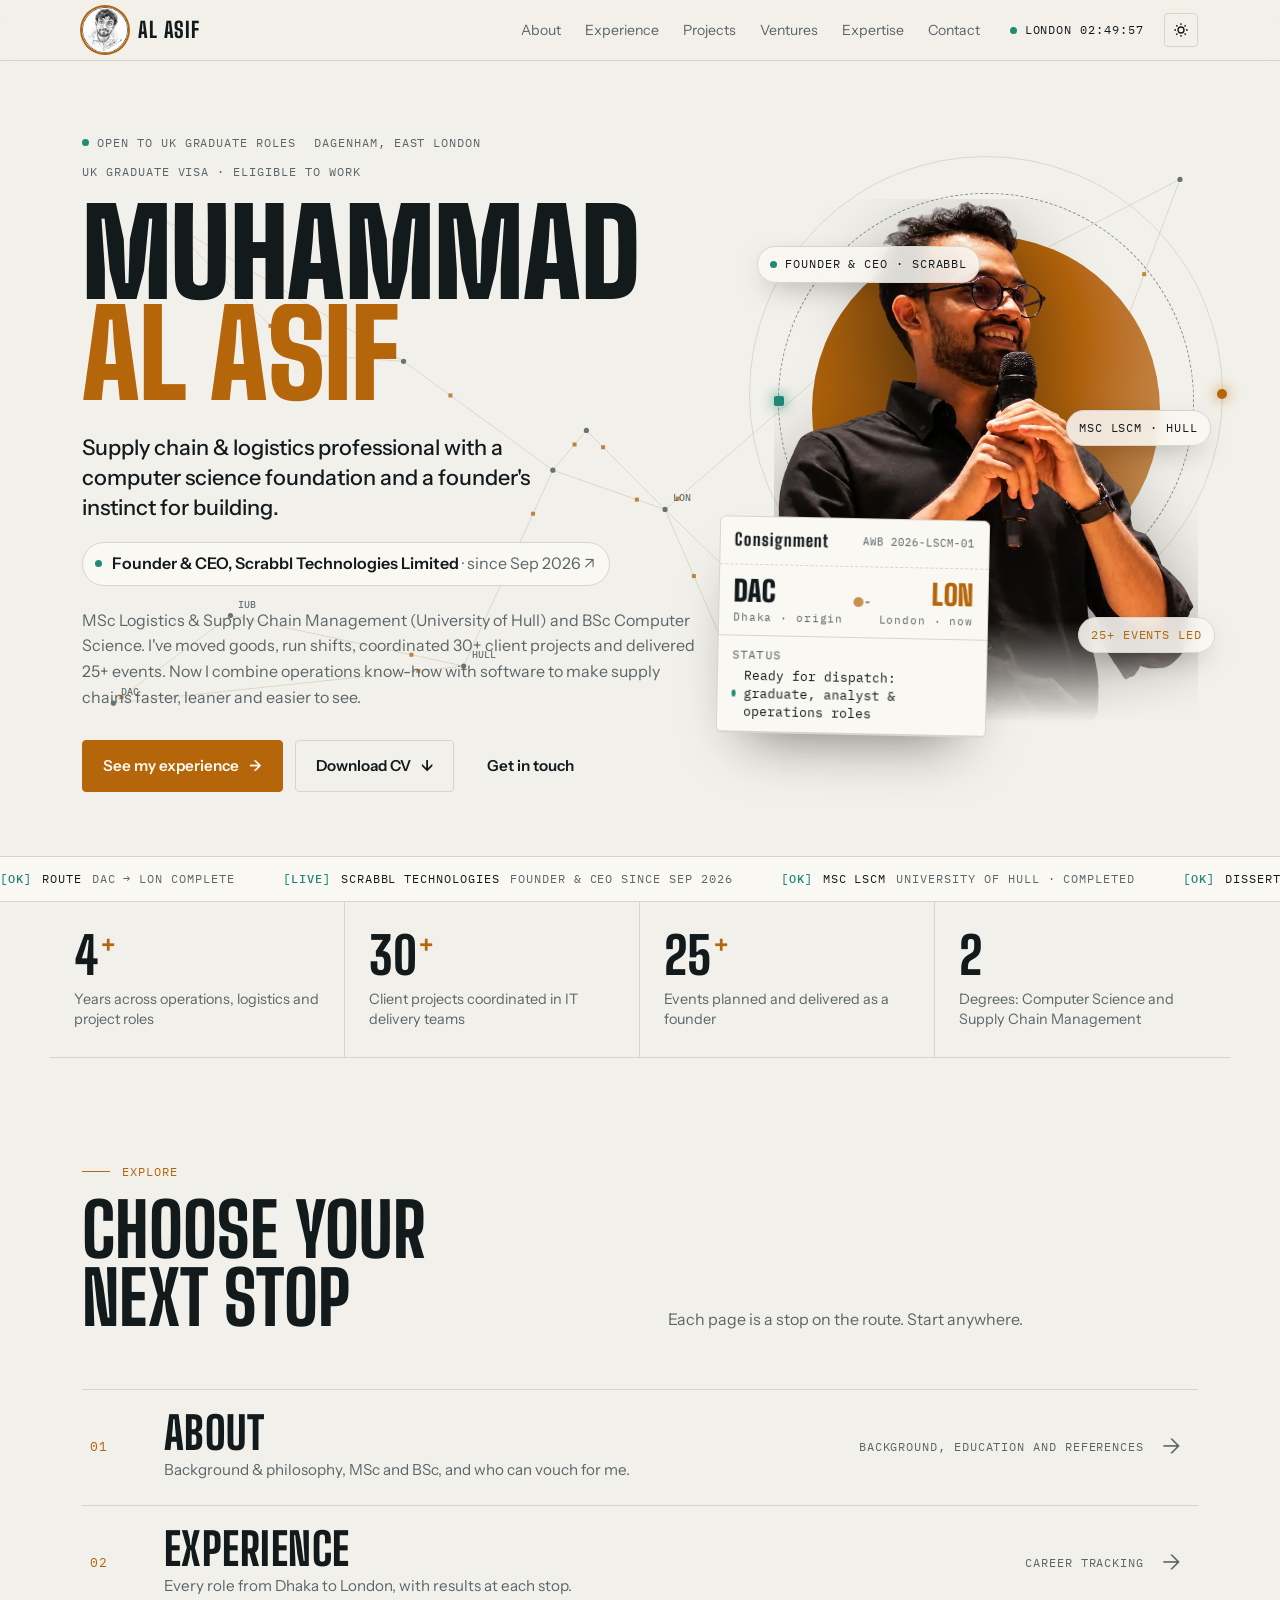
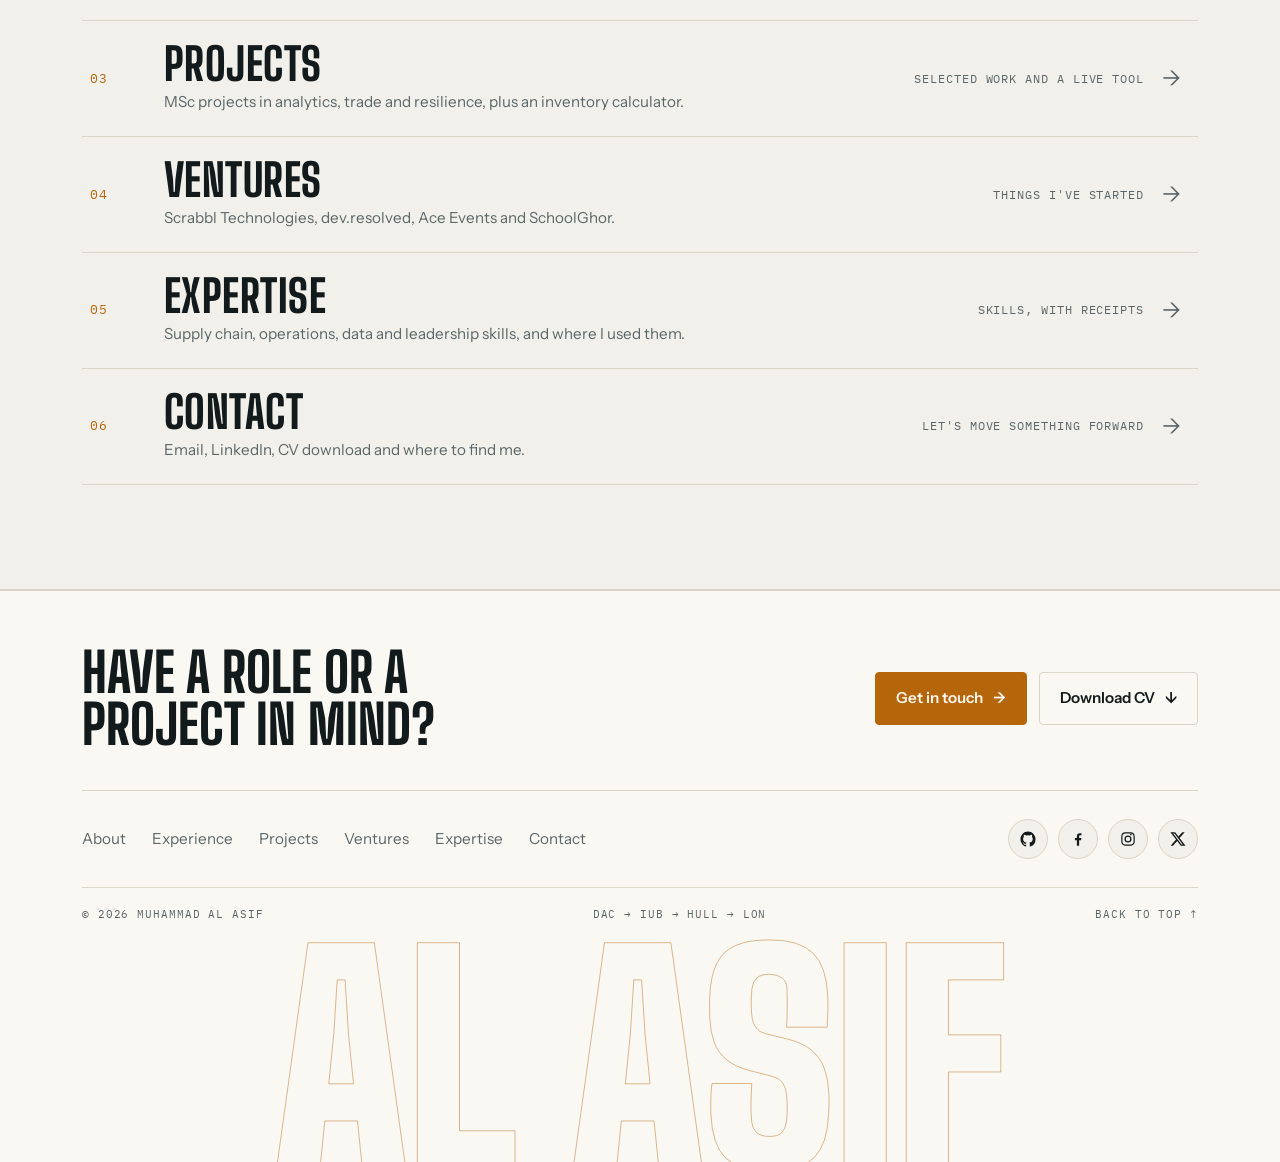
==== commit eec43e70: "Redesign footer: CTA, inline links, social icons, wordmark Co-Authored-By: Claude Opus 5.5 <noreply@" ====
--- a/index.html
+++ b/index.html
@@ -153,7 +153,7 @@
 <link rel="preconnect" href="https://fonts.googleapis.com">
 <link rel="preconnect" href="https://fonts.gstatic.com" crossorigin>
 <link rel="stylesheet" href="https://fonts.googleapis.com/css2?family=Big+Shoulders+Display:wght@500;700;800;900&family=Instrument+Sans:ital,wght@0,400;0,500;0,600;1,400&family=IBM+Plex+Mono:wght@400;500&display=swap">
-<link rel="stylesheet" href="/assets/site.css?v=5">
+<link rel="stylesheet" href="/assets/site.css?v=7">
 </head>
 <body>
 <a class="skip" href="#main">Skip to content</a>
@@ -272,30 +272,17 @@
 </main>
 <footer class="site-foot">
   <div class="wrap">
-    <div class="foot-grid">
-      <div>
-        <a class="brand" href="/"><span class="brand-mark"><img src="/assets/logo.webp?v=3" alt="" width="46" height="46"></span>Al Asif</a>
-        <p class="muted">Supply chain &amp; logistics professional. Founder &amp; CEO, Scrabbl Technologies Limited.</p>
-      </div>
-      <div><span class="mono">Pages</span>
-        <a href="/about">About</a>
-        <a href="/experience">Experience</a>
-        <a href="/projects">Projects</a>
-        <a href="/ventures">Ventures</a>
-        <a href="/expertise">Expertise</a>
-        <a href="/contact">Contact</a>
-      </div>
-      <div><span class="mono">Connect</span>
-        <a href="https://www.linkedin.com/in/saikattxn" target="_blank" rel="me noopener">LinkedIn</a>
-        <a href="https://github.com/saikattxn" target="_blank" rel="me noopener">GitHub</a>
-        <a href="https://www.instagram.com/saikatt08/" target="_blank" rel="me noopener">Instagram</a>
-        <a href="https://www.facebook.com/saikatt08" target="_blank" rel="me noopener">Facebook</a>
-        <a href="https://x.com/siff08" target="_blank" rel="me noopener">X</a>
-        <a href="/assets/Muhammad-Al-Asif-CV.pdf" download>Download CV</a>
-      </div>
-    </div>
-    <div class="foot-base mono"><span>© 2026 Muhammad Al Asif</span><span>Supply chain · Technology · Enterprise</span></div>
-  </div>
+    <div class="fcta">
+      <p class="fcta-t">Have a role or a project in mind?</p>
+      <div class="fcta-b"><a class="btn primary" href="/contact">Get in touch <span class="arr">→</span></a><a class="btn" href="/assets/Muhammad-Al-Asif-CV.pdf" download>Download CV <span class="arr">↓</span></a></div>
+    </div>
+    <div class="frow">
+      <nav class="flinks" aria-label="Footer"><a href="/about">About</a><a href="/experience">Experience</a><a href="/projects">Projects</a><a href="/ventures">Ventures</a><a href="/expertise">Expertise</a><a href="/contact">Contact</a></nav>
+      <div class="soc"><a href="https://github.com/saikattxn" target="_blank" rel="me noopener" aria-label="GitHub: saikattxn" title="GitHub"><svg viewBox="0 0 24 24" aria-hidden="true"><path d="M12 2C6.5 2 2 6.6 2 12.2c0 4.5 2.9 8.3 6.8 9.7.5.1.7-.2.7-.5v-1.7c-2.8.6-3.4-1.4-3.4-1.4-.5-1.2-1.1-1.5-1.1-1.5-.9-.6.1-.6.1-.6 1 .1 1.5 1.1 1.5 1.1.9 1.6 2.4 1.1 2.9.8.1-.7.4-1.1.6-1.3-2.2-.3-4.6-1.1-4.6-5 0-1.1.4-2 1-2.7-.1-.3-.4-1.3.1-2.7 0 0 .8-.3 2.8 1a9.6 9.6 0 0 1 5 0c1.9-1.3 2.8-1 2.8-1 .5 1.4.2 2.4.1 2.7.6.7 1 1.6 1 2.7 0 3.9-2.4 4.7-4.6 5 .4.3.7.9.7 1.9v2.8c0 .3.2.6.7.5A10.2 10.2 0 0 0 22 12.2C22 6.6 17.5 2 12 2z"/></svg></a><a href="https://www.facebook.com/saikatt08" target="_blank" rel="me noopener" aria-label="Facebook: saikatt08" title="Facebook"><svg viewBox="0 0 24 24" aria-hidden="true"><path d="M13.5 21v-7.5h2.6l.4-3h-3V8.6c0-.9.3-1.5 1.5-1.5h1.6V4.4c-.3 0-1.2-.1-2.3-.1-2.3 0-3.8 1.4-3.8 3.9v2.3H7.9v3h2.6V21h3z"/></svg></a><a href="https://www.instagram.com/saikatt08/" target="_blank" rel="me noopener" aria-label="Instagram: saikatt08" title="Instagram"><svg viewBox="0 0 24 24" aria-hidden="true"><path d="M12 7.3A4.7 4.7 0 1 0 12 16.7 4.7 4.7 0 0 0 12 7.3zm0 7.7a3 3 0 1 1 0-6 3 3 0 0 1 0 6zm4.9-8.9a1.1 1.1 0 1 1-2.2 0 1.1 1.1 0 0 1 2.2 0zM12 4.6c2.4 0 2.7 0 3.6.1 2.4.1 3.6 1.3 3.7 3.7.1.9.1 1.2.1 3.6s0 2.7-.1 3.6c-.1 2.4-1.3 3.6-3.7 3.7-.9.1-1.2.1-3.6.1s-2.7 0-3.6-.1c-2.4-.1-3.6-1.3-3.7-3.7C4.6 14.7 4.6 14.4 4.6 12s0-2.7.1-3.6c.1-2.4 1.3-3.6 3.7-3.7.9-.1 1.2-.1 3.6-.1zM12 3c-2.4 0-2.8 0-3.7.1-3.3.2-5 1.9-5.2 5.2C3 9.2 3 9.6 3 12s0 2.8.1 3.7c.2 3.3 1.9 5 5.2 5.2.9.1 1.3.1 3.7.1s2.8 0 3.7-.1c3.3-.2 5-1.9 5.2-5.2.1-.9.1-1.3.1-3.7s0-2.8-.1-3.7c-.2-3.3-1.9-5-5.2-5.2C14.8 3 14.4 3 12 3z"/></svg></a><a href="https://x.com/siff08" target="_blank" rel="me noopener" aria-label="X: siff08" title="X (Twitter)"><svg viewBox="0 0 24 24" aria-hidden="true"><path d="M17.8 3h3.1l-6.8 7.7L22 21h-6.2l-4.9-6.4L5.3 21H2.2l7.2-8.3L1.8 3h6.4l4.4 5.8L17.8 3zm-1.1 16.2h1.7L7.3 4.7H5.5l11.2 14.5z"/></svg></a></div>
+    </div>
+    <div class="fbase mono"><span>© 2026 Muhammad Al Asif</span><span>DAC → IUB → HULL → LON</span><a href="#main">Back to top ↑</a></div>
+  </div>
+  <div class="fmark" aria-hidden="true">Al Asif</div>
 </footer>
 <script src="/assets/site.js?v=4" defer></script>
 <script defer src="/_vercel/insights/script.js"></script>
--- a/assets/site.css
+++ b/assets/site.css
@@ -492,13 +492,17 @@
 .cvbox .mono{color:var(--accent);font-size:.68rem}
 .cvbox b{font-size:1.05rem}
 .cvbox .muted{font-size:.85rem}
-.site-foot{border-top:1px solid var(--line);padding-block:48px 28px}
-.foot-grid{display:grid;grid-template-columns:minmax(0,1.4fr) minmax(0,1fr) minmax(0,1fr);gap:32px}
-@media (max-width:720px){.foot-grid{grid-template-columns:1fr 1fr}.foot-grid>div:first-child{grid-column:1/-1}}
-.foot-grid>div{display:grid;gap:8px;align-content:start}
-.foot-grid .mono{color:var(--accent);font-size:.7rem;margin-bottom:4px}
-.foot-grid a{text-decoration:none;color:var(--muted);font-size:.92rem;width:fit-content}
-.foot-grid a:hover{color:var(--fg)}
-.foot-grid .brand{color:var(--fg)}
-.foot-grid p{max-width:36ch;font-size:.9rem}
-.foot-base{display:flex;justify-content:space-between;flex-wrap:wrap;gap:12px;color:var(--muted);margin-top:36px;padding-top:20px;border-top:1px solid var(--line);font-size:.72rem}
+.site-foot{position:relative;overflow:hidden;border-top:1px solid var(--line);padding-top:56px;background:var(--bg-2)}
+.site-foot .wrap{display:block;color:var(--fg)}
+.fcta{display:flex;flex-wrap:wrap;align-items:center;justify-content:space-between;gap:20px 32px;padding-bottom:40px;border-bottom:1px solid var(--line)}
+.fcta-t{font-family:var(--f-display);font-weight:800;text-transform:uppercase;font-size:clamp(2rem,4.6vw,3.4rem);line-height:.95;max-width:16ch;text-wrap:balance}
+.fcta-b{display:flex;flex-wrap:wrap;gap:12px}
+.frow{display:flex;flex-wrap:wrap;align-items:center;justify-content:space-between;gap:20px;padding-block:28px}
+.flinks{display:flex;flex-wrap:wrap;gap:6px 26px}
+.flinks a{text-decoration:none;color:var(--muted);font-size:.95rem;transition:color .2s}
+.flinks a:hover{color:var(--accent)}
+.fbase{display:flex;flex-wrap:wrap;justify-content:space-between;gap:10px 24px;padding-block:18px;border-top:1px solid var(--line);color:var(--muted);font-size:.7rem}
+.fbase a{color:inherit;text-decoration:none}
+.fbase a:hover{color:var(--accent)}
+.fmark{font-family:var(--f-display);font-weight:900;text-transform:uppercase;font-size:clamp(5rem,22vw,19rem);line-height:.78;letter-spacing:-.01em;text-align:center;white-space:nowrap;color:transparent;-webkit-text-stroke:1px color-mix(in srgb,var(--accent) 45%,transparent);margin-top:8px;margin-bottom:-.12em;user-select:none;pointer-events:none}
+@media (max-width:560px){.frow{flex-direction:column;align-items:flex-start}.fbase{flex-direction:column}}
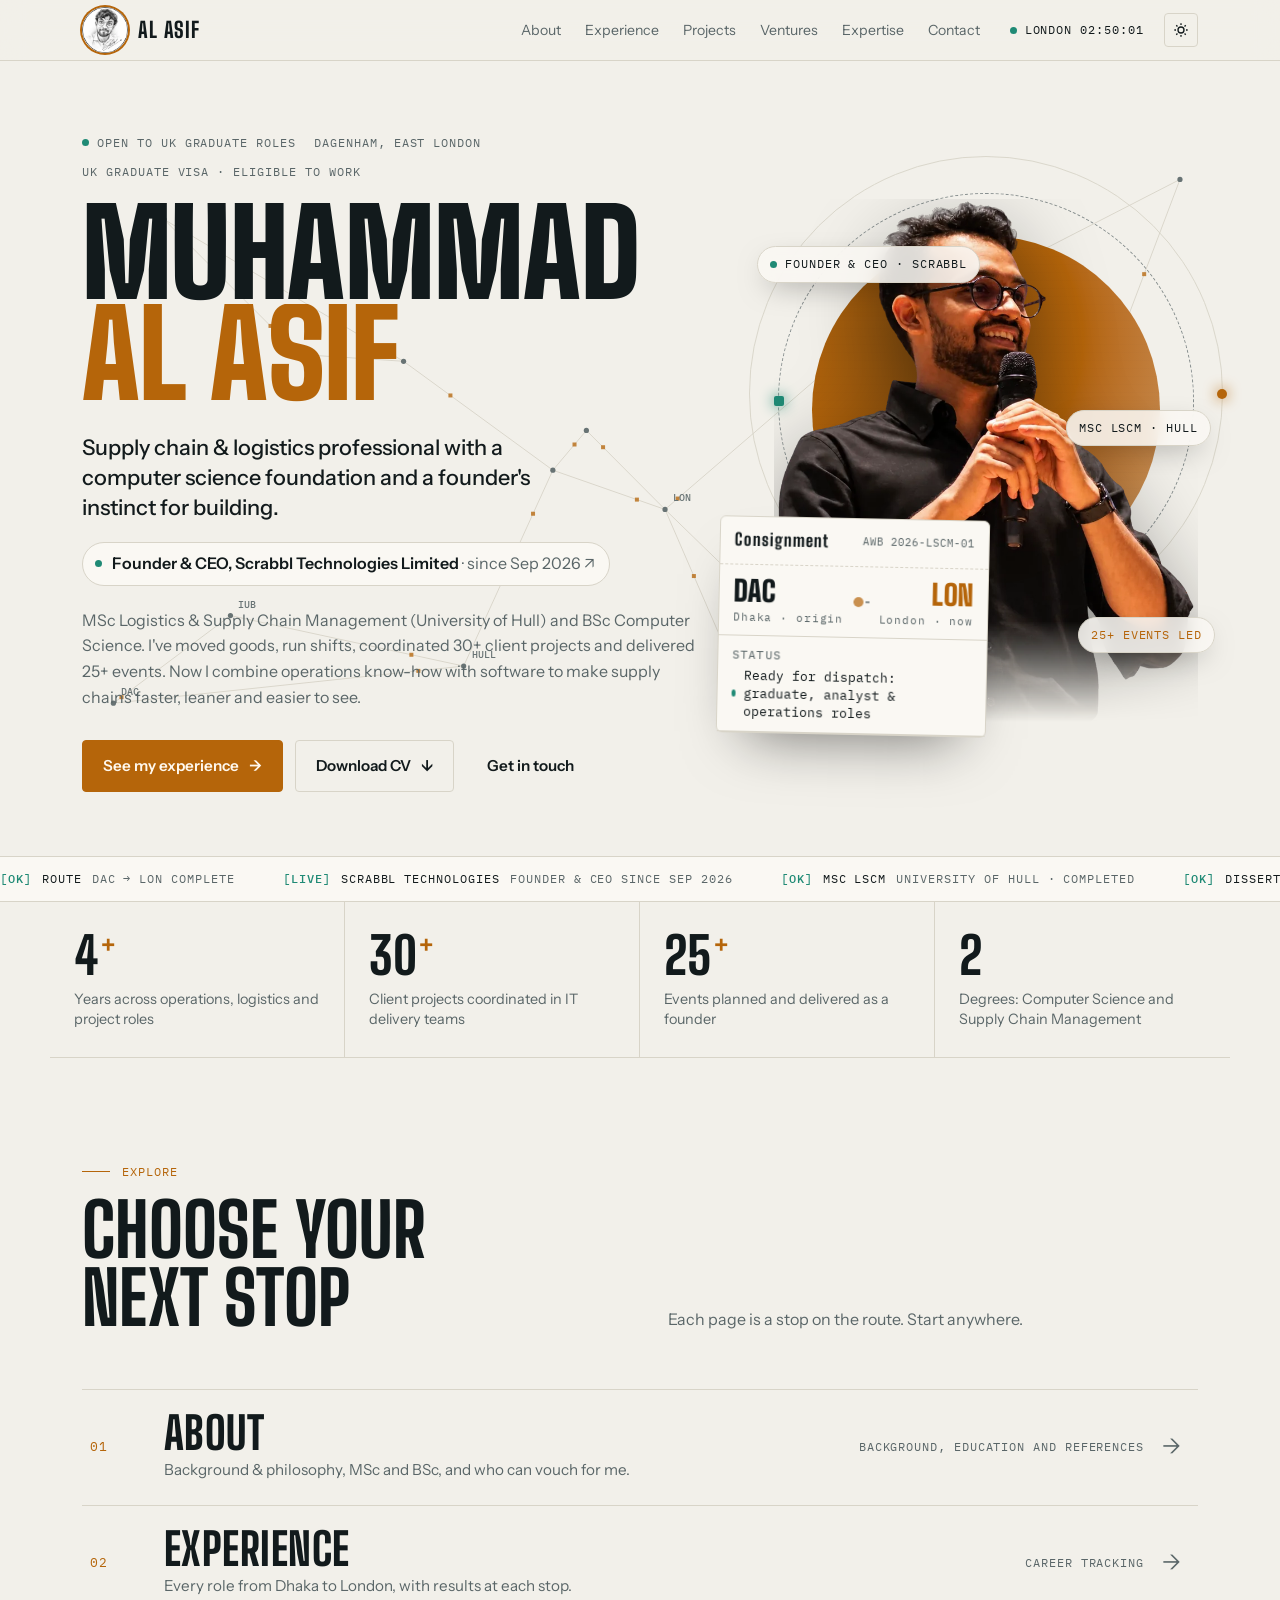
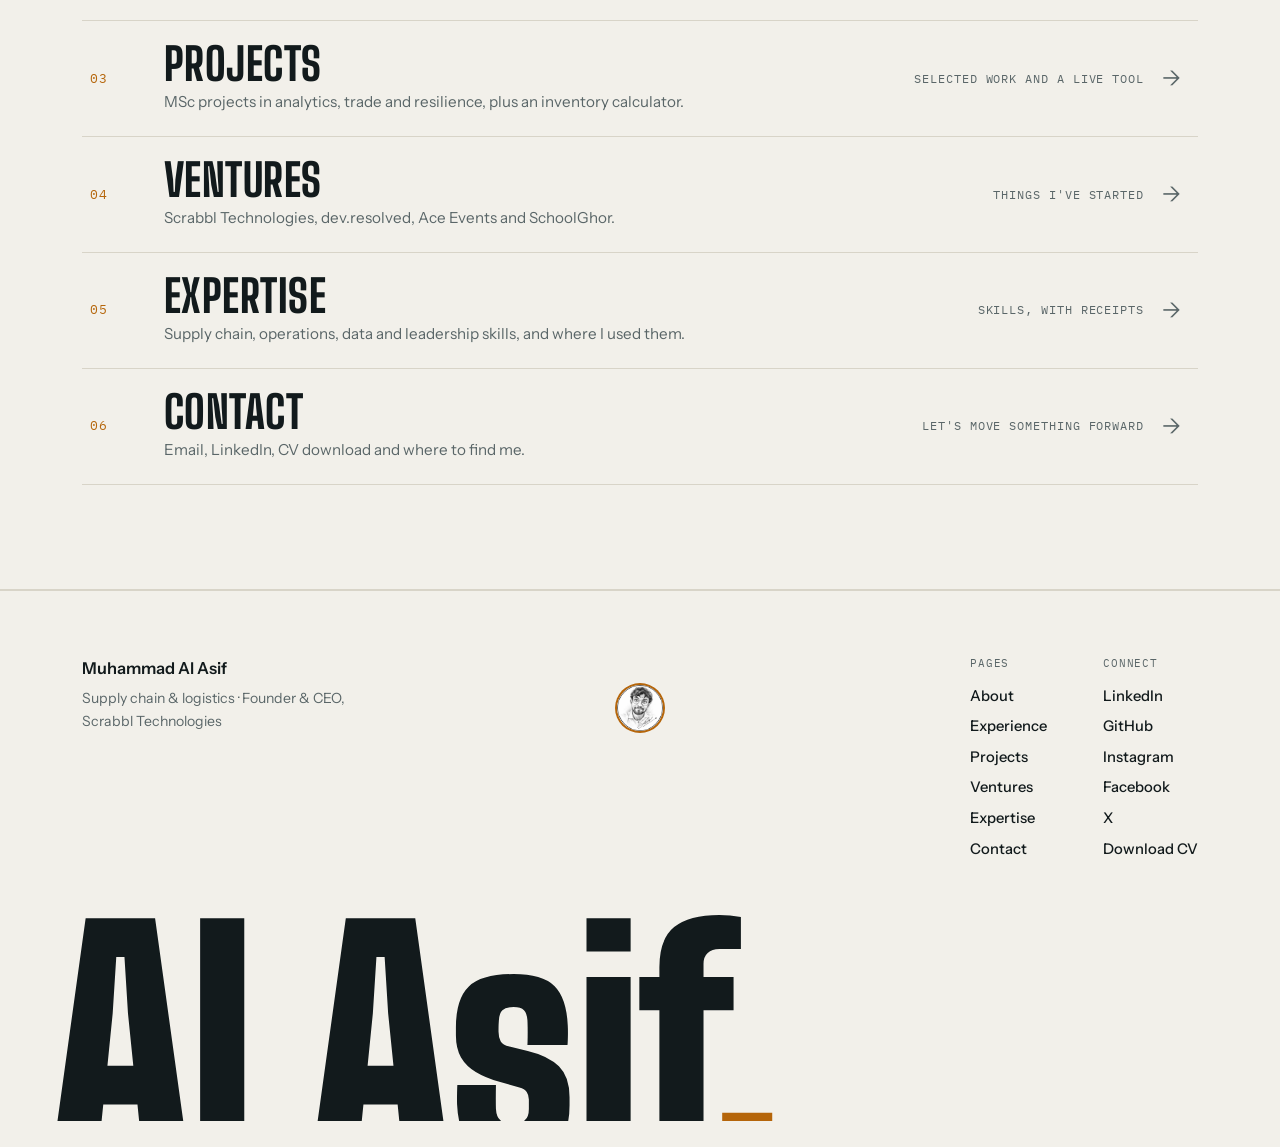
==== commit c6bd70dd: "Footer: rising name, companion avatar and dispatch pop-up Co-Authored-By: Claude Opus 5.5 <noreply@a" ====
--- a/index.html
+++ b/index.html
@@ -153,7 +153,7 @@
 <link rel="preconnect" href="https://fonts.googleapis.com">
 <link rel="preconnect" href="https://fonts.gstatic.com" crossorigin>
 <link rel="stylesheet" href="https://fonts.googleapis.com/css2?family=Big+Shoulders+Display:wght@500;700;800;900&family=Instrument+Sans:ital,wght@0,400;0,500;0,600;1,400&family=IBM+Plex+Mono:wght@400;500&display=swap">
-<link rel="stylesheet" href="/assets/site.css?v=7">
+<link rel="stylesheet" href="/assets/site.css?v=8">
 </head>
 <body>
 <a class="skip" href="#main">Skip to content</a>
@@ -270,21 +270,27 @@
   </div>
 </section>
 </main>
-<footer class="site-foot">
-  <div class="wrap">
-    <div class="fcta">
-      <p class="fcta-t">Have a role or a project in mind?</p>
-      <div class="fcta-b"><a class="btn primary" href="/contact">Get in touch <span class="arr">→</span></a><a class="btn" href="/assets/Muhammad-Al-Asif-CV.pdf" download>Download CV <span class="arr">↓</span></a></div>
-    </div>
-    <div class="frow">
-      <nav class="flinks" aria-label="Footer"><a href="/about">About</a><a href="/experience">Experience</a><a href="/projects">Projects</a><a href="/ventures">Ventures</a><a href="/expertise">Expertise</a><a href="/contact">Contact</a></nav>
-      <div class="soc"><a href="https://github.com/saikattxn" target="_blank" rel="me noopener" aria-label="GitHub: saikattxn" title="GitHub"><svg viewBox="0 0 24 24" aria-hidden="true"><path d="M12 2C6.5 2 2 6.6 2 12.2c0 4.5 2.9 8.3 6.8 9.7.5.1.7-.2.7-.5v-1.7c-2.8.6-3.4-1.4-3.4-1.4-.5-1.2-1.1-1.5-1.1-1.5-.9-.6.1-.6.1-.6 1 .1 1.5 1.1 1.5 1.1.9 1.6 2.4 1.1 2.9.8.1-.7.4-1.1.6-1.3-2.2-.3-4.6-1.1-4.6-5 0-1.1.4-2 1-2.7-.1-.3-.4-1.3.1-2.7 0 0 .8-.3 2.8 1a9.6 9.6 0 0 1 5 0c1.9-1.3 2.8-1 2.8-1 .5 1.4.2 2.4.1 2.7.6.7 1 1.6 1 2.7 0 3.9-2.4 4.7-4.6 5 .4.3.7.9.7 1.9v2.8c0 .3.2.6.7.5A10.2 10.2 0 0 0 22 12.2C22 6.6 17.5 2 12 2z"/></svg></a><a href="https://www.facebook.com/saikatt08" target="_blank" rel="me noopener" aria-label="Facebook: saikatt08" title="Facebook"><svg viewBox="0 0 24 24" aria-hidden="true"><path d="M13.5 21v-7.5h2.6l.4-3h-3V8.6c0-.9.3-1.5 1.5-1.5h1.6V4.4c-.3 0-1.2-.1-2.3-.1-2.3 0-3.8 1.4-3.8 3.9v2.3H7.9v3h2.6V21h3z"/></svg></a><a href="https://www.instagram.com/saikatt08/" target="_blank" rel="me noopener" aria-label="Instagram: saikatt08" title="Instagram"><svg viewBox="0 0 24 24" aria-hidden="true"><path d="M12 7.3A4.7 4.7 0 1 0 12 16.7 4.7 4.7 0 0 0 12 7.3zm0 7.7a3 3 0 1 1 0-6 3 3 0 0 1 0 6zm4.9-8.9a1.1 1.1 0 1 1-2.2 0 1.1 1.1 0 0 1 2.2 0zM12 4.6c2.4 0 2.7 0 3.6.1 2.4.1 3.6 1.3 3.7 3.7.1.9.1 1.2.1 3.6s0 2.7-.1 3.6c-.1 2.4-1.3 3.6-3.7 3.7-.9.1-1.2.1-3.6.1s-2.7 0-3.6-.1c-2.4-.1-3.6-1.3-3.7-3.7C4.6 14.7 4.6 14.4 4.6 12s0-2.7.1-3.6c.1-2.4 1.3-3.6 3.7-3.7.9-.1 1.2-.1 3.6-.1zM12 3c-2.4 0-2.8 0-3.7.1-3.3.2-5 1.9-5.2 5.2C3 9.2 3 9.6 3 12s0 2.8.1 3.7c.2 3.3 1.9 5 5.2 5.2.9.1 1.3.1 3.7.1s2.8 0 3.7-.1c3.3-.2 5-1.9 5.2-5.2.1-.9.1-1.3.1-3.7s0-2.8-.1-3.7c-.2-3.3-1.9-5-5.2-5.2C14.8 3 14.4 3 12 3z"/></svg></a><a href="https://x.com/siff08" target="_blank" rel="me noopener" aria-label="X: siff08" title="X (Twitter)"><svg viewBox="0 0 24 24" aria-hidden="true"><path d="M17.8 3h3.1l-6.8 7.7L22 21h-6.2l-4.9-6.4L5.3 21H2.2l7.2-8.3L1.8 3h6.4l4.4 5.8L17.8 3zm-1.1 16.2h1.7L7.3 4.7H5.5l11.2 14.5z"/></svg></a></div>
-    </div>
-    <div class="fbase mono"><span>© 2026 Muhammad Al Asif</span><span>DAC → IUB → HULL → LON</span><a href="#main">Back to top ↑</a></div>
-  </div>
-  <div class="fmark" aria-hidden="true">Al Asif</div>
+<footer class="site-foot" id="siteFoot">
+  <div class="wrap">
+    <div class="fgrid">
+      <div class="fid"><b>Muhammad Al Asif</b><span>Supply chain &amp; logistics · Founder &amp; CEO, Scrabbl Technologies</span></div>
+      <div class="fcomp">
+        <button class="fbot" id="fbot" type="button" aria-label="Show message" aria-controls="ftoast"><img src="/assets/logo.webp?v=3" alt="" width="46" height="46"></button>
+        <div class="ftoast" id="ftoast" role="status" aria-live="polite">
+          <div class="ft-h mono"><span><span class="dot" aria-hidden="true"></span>System · Dispatch</span><span class="ft-ic"><button type="button" id="ftReplay" aria-label="Replay">↻</button><button type="button" id="ftClose" aria-label="Dismiss">×</button></span></div>
+          <p>Thanks for reading all the way to the bottom. Shipment delivered.</p>
+          <a class="ft-btn" href="#main">Back to top ↑</a>
+        </div>
+      </div>
+      <div class="fcols">
+        <div><span class="mono">Pages</span><a href="/about">About</a><a href="/experience">Experience</a><a href="/projects">Projects</a><a href="/ventures">Ventures</a><a href="/expertise">Expertise</a><a href="/contact">Contact</a></div>
+        <div><span class="mono">Connect</span><a href="https://www.linkedin.com/in/saikattxn" target="_blank" rel="me noopener">LinkedIn</a><a href="https://github.com/saikattxn" target="_blank" rel="me noopener">GitHub</a><a href="https://www.instagram.com/saikatt08/" target="_blank" rel="me noopener">Instagram</a><a href="https://www.facebook.com/saikatt08" target="_blank" rel="me noopener">Facebook</a><a href="https://x.com/siff08" target="_blank" rel="me noopener">X</a><a href="/assets/Muhammad-Al-Asif-CV.pdf" download>Download CV</a></div>
+      </div>
+    </div>
+  </div>
+  <div class="fbig" aria-hidden="true"><span>Al Asif<i>.</i></span></div>
 </footer>
-<script src="/assets/site.js?v=4" defer></script>
+<script src="/assets/site.js?v=8" defer></script>
 <script defer src="/_vercel/insights/script.js"></script>
 </body>
 </html>
--- a/assets/site.css
+++ b/assets/site.css
@@ -492,17 +492,34 @@
 .cvbox .mono{color:var(--accent);font-size:.68rem}
 .cvbox b{font-size:1.05rem}
 .cvbox .muted{font-size:.85rem}
-.site-foot{position:relative;overflow:hidden;border-top:1px solid var(--line);padding-top:56px;background:var(--bg-2)}
+.site-foot{position:relative;overflow:hidden;border-top:1px solid var(--line);padding-top:64px;background:var(--bg)}
 .site-foot .wrap{display:block;color:var(--fg)}
-.fcta{display:flex;flex-wrap:wrap;align-items:center;justify-content:space-between;gap:20px 32px;padding-bottom:40px;border-bottom:1px solid var(--line)}
-.fcta-t{font-family:var(--f-display);font-weight:800;text-transform:uppercase;font-size:clamp(2rem,4.6vw,3.4rem);line-height:.95;max-width:16ch;text-wrap:balance}
-.fcta-b{display:flex;flex-wrap:wrap;gap:12px}
-.frow{display:flex;flex-wrap:wrap;align-items:center;justify-content:space-between;gap:20px;padding-block:28px}
-.flinks{display:flex;flex-wrap:wrap;gap:6px 26px}
-.flinks a{text-decoration:none;color:var(--muted);font-size:.95rem;transition:color .2s}
-.flinks a:hover{color:var(--accent)}
-.fbase{display:flex;flex-wrap:wrap;justify-content:space-between;gap:10px 24px;padding-block:18px;border-top:1px solid var(--line);color:var(--muted);font-size:.7rem}
-.fbase a{color:inherit;text-decoration:none}
-.fbase a:hover{color:var(--accent)}
-.fmark{font-family:var(--f-display);font-weight:900;text-transform:uppercase;font-size:clamp(5rem,22vw,19rem);line-height:.78;letter-spacing:-.01em;text-align:center;white-space:nowrap;color:transparent;-webkit-text-stroke:1px color-mix(in srgb,var(--accent) 45%,transparent);margin-top:8px;margin-bottom:-.12em;user-select:none;pointer-events:none}
-@media (max-width:560px){.frow{flex-direction:column;align-items:flex-start}.fbase{flex-direction:column}}
+.fgrid{display:grid;grid-template-columns:minmax(0,1fr) auto minmax(0,1fr);gap:32px;align-items:start}
+.fid b{display:block;font-weight:600;font-size:1.02rem}
+.fid span{display:block;margin-top:6px;color:var(--muted);font-size:.88rem;max-width:34ch}
+.fcols{display:flex;gap:56px;justify-self:end}
+.fcols>div{display:grid;gap:7px;align-content:start}
+.fcols .mono{color:var(--muted);font-size:.66rem;margin-bottom:6px}
+.fcols a{color:var(--fg);text-decoration:none;font-size:.92rem;font-weight:500;width:fit-content;transition:color .2s}
+.fcols a:hover{color:var(--accent)}
+.fcomp{position:relative;display:flex;justify-content:center;padding-top:30px;min-width:300px;min-height:190px}
+.fbot{width:46px;height:46px;padding:0;border:0;border-radius:50%;background:none;cursor:pointer;box-shadow:0 0 0 2px var(--accent);overflow:hidden;animation:fbob 4s ease-in-out infinite}
+.fbot img{display:block;width:100%;height:100%;object-fit:cover}
+@keyframes fbob{0%,100%{transform:translateY(0) rotate(-4deg)}50%{transform:translateY(-6px) rotate(4deg)}}
+.ftoast{position:absolute;top:92px;left:50%;width:min(290px,86vw);padding:12px 14px 14px;border:1px solid var(--line);border-radius:12px;background:color-mix(in srgb,var(--bg-2) 92%,transparent);backdrop-filter:blur(10px);-webkit-backdrop-filter:blur(10px);box-shadow:0 20px 40px -18px rgba(0,0,0,.6);transform:translate(-50%,10px) scale(.92);transform-origin:50% 0;opacity:0;visibility:hidden;transition:opacity .35s,transform .45s cubic-bezier(.2,1.4,.4,1),visibility 0s .45s}
+.ftoast::before{content:"";position:absolute;top:-6px;left:50%;width:10px;height:10px;margin-left:-5px;background:inherit;border-left:1px solid var(--line);border-top:1px solid var(--line);transform:rotate(45deg)}
+.ftoast.show{opacity:1;visibility:visible;transform:translate(-50%,0) scale(1);transition:opacity .35s,transform .45s cubic-bezier(.2,1.4,.4,1),visibility 0s}
+.ft-h{display:flex;justify-content:space-between;align-items:center;color:var(--muted);font-size:.64rem;margin-bottom:8px}
+.ft-h>span:first-child{display:inline-flex;align-items:center;gap:7px}
+.ft-ic{display:inline-flex;gap:4px}
+.ft-ic button{width:22px;height:22px;display:grid;place-items:center;border:0;border-radius:4px;background:none;color:var(--muted);cursor:pointer;font-size:.9rem}
+.ft-ic button:hover{background:var(--bg-3);color:var(--fg)}
+.ftoast p{font-size:.88rem;line-height:1.45;color:var(--fg)}
+.ft-btn{display:inline-block;margin-top:10px;padding:6px 12px;border:1px solid var(--line);border-radius:999px;font-size:.78rem;color:var(--fg);text-decoration:none}
+.ft-btn:hover{border-color:var(--accent);color:var(--accent)}
+.fbig{padding-left:max(16px,env(safe-area-inset-left,0px));padding-right:max(16px,env(safe-area-inset-right,0px));margin-top:24px;line-height:.8;overflow:hidden}
+.fbig span{display:block;max-width:var(--wrap);margin-inline:auto;font-family:var(--f-display);font-weight:900;font-size:clamp(6rem,23vw,21rem);letter-spacing:-.01em;color:var(--fg);white-space:nowrap;transform:translateY(16%);transition:transform 1.1s cubic-bezier(.2,.8,.2,1),opacity 1.1s}
+.fbig i{font-style:normal;color:var(--accent)}
+.js .site-foot:not(.in) .fbig span{transform:translateY(70%);opacity:.15}
+@media (max-width:900px){.fgrid{grid-template-columns:1fr 1fr}.fid{grid-column:1/-1}.fcomp{grid-column:1/-1;order:3;min-width:0}.fcols{grid-column:1/-1;justify-self:start}}
+@media (prefers-reduced-motion: reduce){.js .site-foot:not(.in) .fbig span{transform:translateY(16%);opacity:1}}
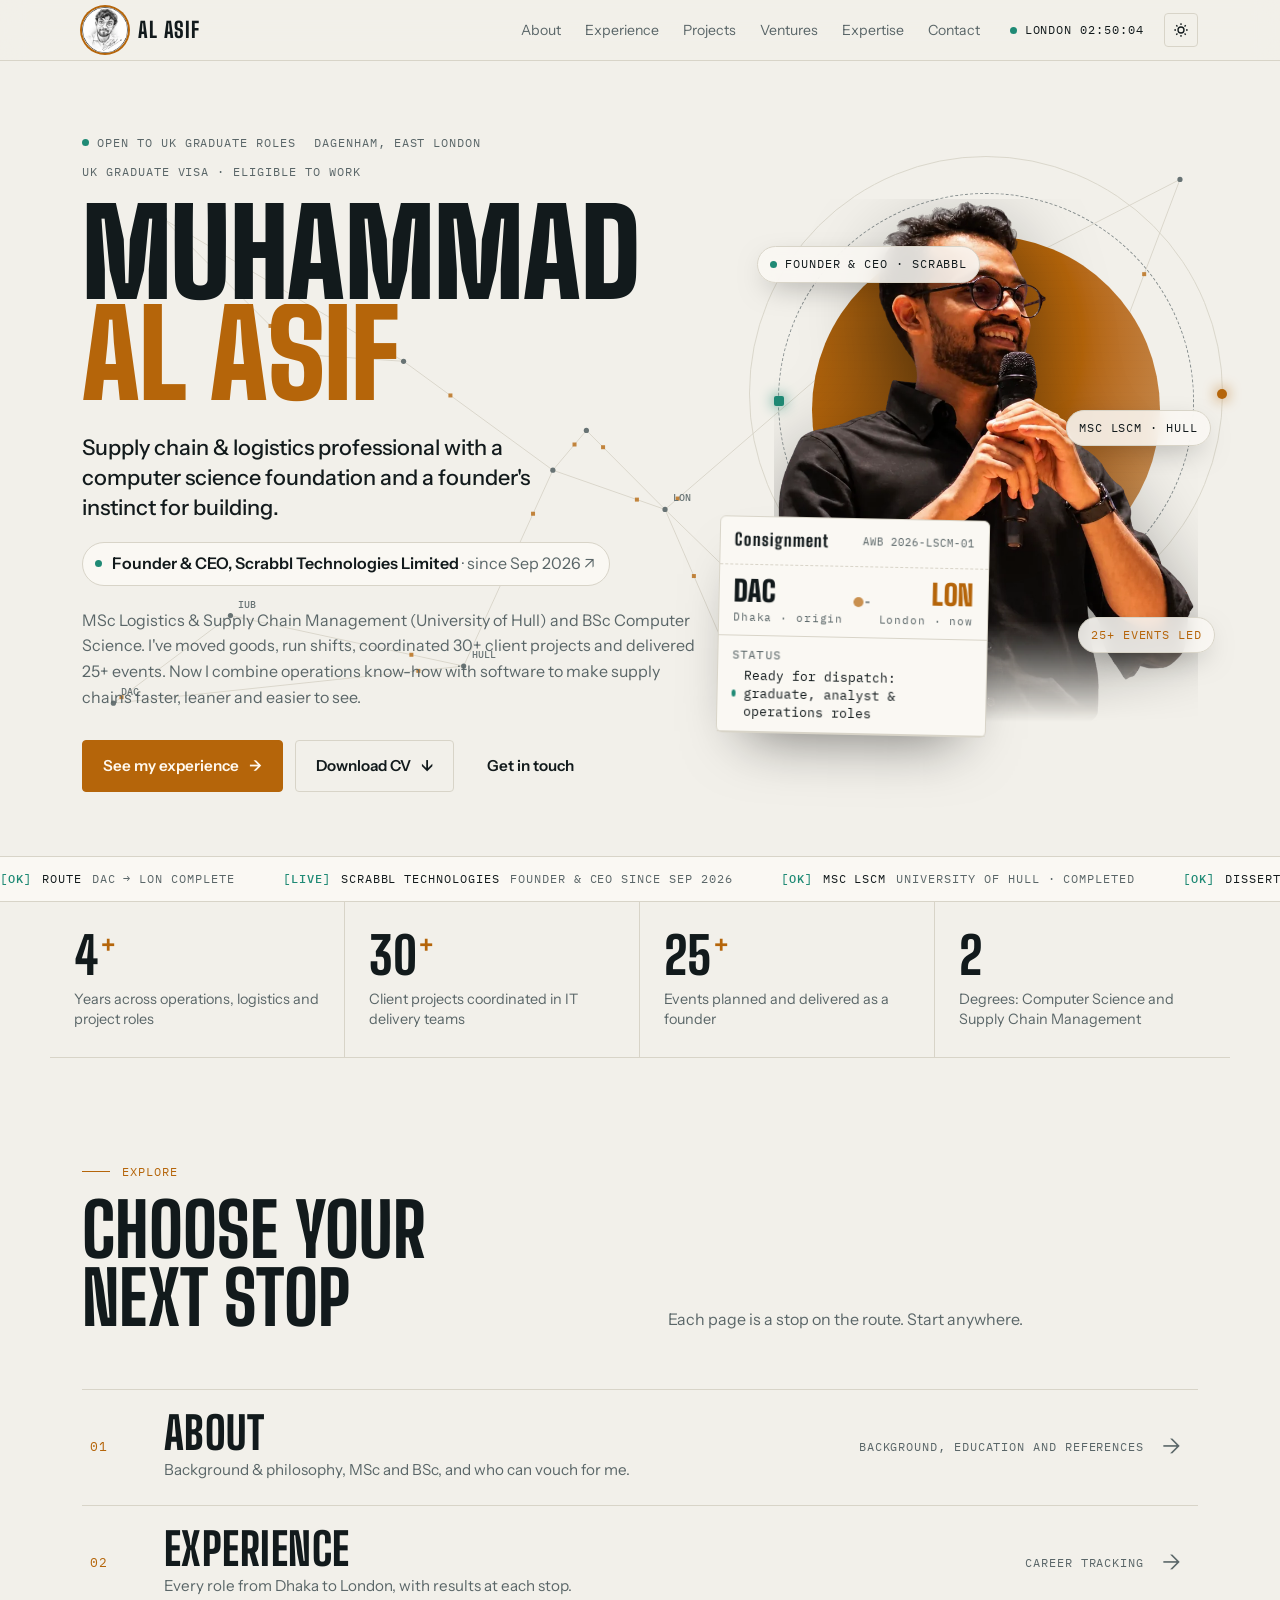
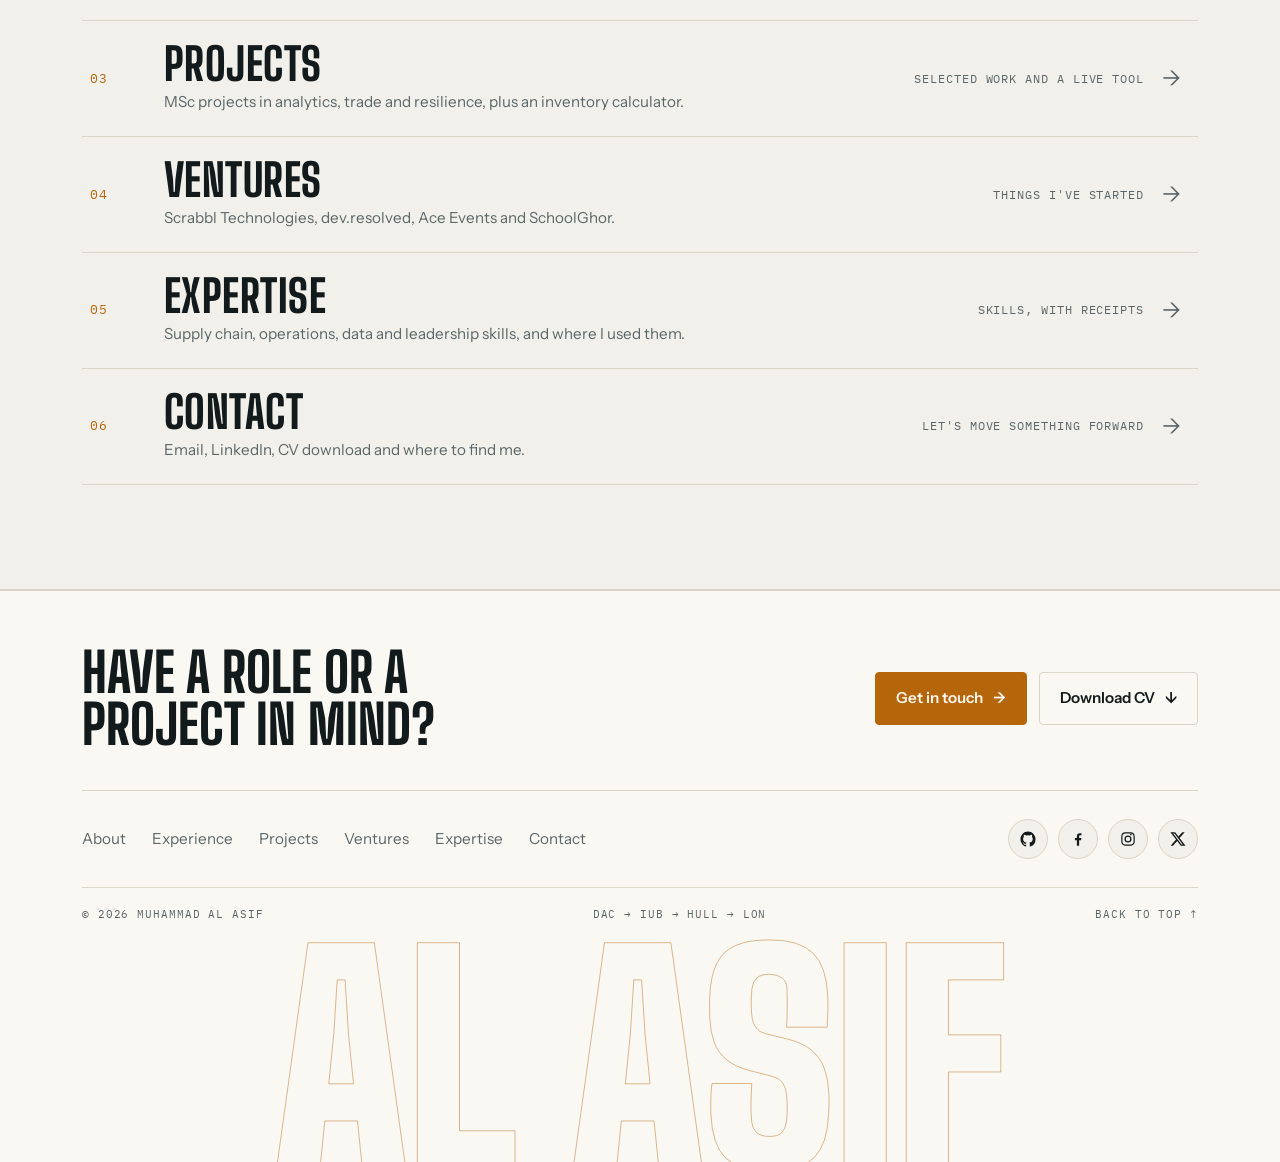
==== commit 1e11003d: "Revert footer to previous version (CTA, inline links, wordmark) Co-Authored-By: Claude Opus 5.5 <nor" ====
--- a/index.html
+++ b/index.html
@@ -153,7 +153,7 @@
 <link rel="preconnect" href="https://fonts.googleapis.com">
 <link rel="preconnect" href="https://fonts.gstatic.com" crossorigin>
 <link rel="stylesheet" href="https://fonts.googleapis.com/css2?family=Big+Shoulders+Display:wght@500;700;800;900&family=Instrument+Sans:ital,wght@0,400;0,500;0,600;1,400&family=IBM+Plex+Mono:wght@400;500&display=swap">
-<link rel="stylesheet" href="/assets/site.css?v=8">
+<link rel="stylesheet" href="/assets/site.css?v=7">
 </head>
 <body>
 <a class="skip" href="#main">Skip to content</a>
@@ -270,27 +270,21 @@
   </div>
 </section>
 </main>
-<footer class="site-foot" id="siteFoot">
-  <div class="wrap">
-    <div class="fgrid">
-      <div class="fid"><b>Muhammad Al Asif</b><span>Supply chain &amp; logistics · Founder &amp; CEO, Scrabbl Technologies</span></div>
-      <div class="fcomp">
-        <button class="fbot" id="fbot" type="button" aria-label="Show message" aria-controls="ftoast"><img src="/assets/logo.webp?v=3" alt="" width="46" height="46"></button>
-        <div class="ftoast" id="ftoast" role="status" aria-live="polite">
-          <div class="ft-h mono"><span><span class="dot" aria-hidden="true"></span>System · Dispatch</span><span class="ft-ic"><button type="button" id="ftReplay" aria-label="Replay">↻</button><button type="button" id="ftClose" aria-label="Dismiss">×</button></span></div>
-          <p>Thanks for reading all the way to the bottom. Shipment delivered.</p>
-          <a class="ft-btn" href="#main">Back to top ↑</a>
-        </div>
-      </div>
-      <div class="fcols">
-        <div><span class="mono">Pages</span><a href="/about">About</a><a href="/experience">Experience</a><a href="/projects">Projects</a><a href="/ventures">Ventures</a><a href="/expertise">Expertise</a><a href="/contact">Contact</a></div>
-        <div><span class="mono">Connect</span><a href="https://www.linkedin.com/in/saikattxn" target="_blank" rel="me noopener">LinkedIn</a><a href="https://github.com/saikattxn" target="_blank" rel="me noopener">GitHub</a><a href="https://www.instagram.com/saikatt08/" target="_blank" rel="me noopener">Instagram</a><a href="https://www.facebook.com/saikatt08" target="_blank" rel="me noopener">Facebook</a><a href="https://x.com/siff08" target="_blank" rel="me noopener">X</a><a href="/assets/Muhammad-Al-Asif-CV.pdf" download>Download CV</a></div>
-      </div>
-    </div>
-  </div>
-  <div class="fbig" aria-hidden="true"><span>Al Asif<i>.</i></span></div>
+<footer class="site-foot">
+  <div class="wrap">
+    <div class="fcta">
+      <p class="fcta-t">Have a role or a project in mind?</p>
+      <div class="fcta-b"><a class="btn primary" href="/contact">Get in touch <span class="arr">→</span></a><a class="btn" href="/assets/Muhammad-Al-Asif-CV.pdf" download>Download CV <span class="arr">↓</span></a></div>
+    </div>
+    <div class="frow">
+      <nav class="flinks" aria-label="Footer"><a href="/about">About</a><a href="/experience">Experience</a><a href="/projects">Projects</a><a href="/ventures">Ventures</a><a href="/expertise">Expertise</a><a href="/contact">Contact</a></nav>
+      <div class="soc"><a href="https://github.com/saikattxn" target="_blank" rel="me noopener" aria-label="GitHub: saikattxn" title="GitHub"><svg viewBox="0 0 24 24" aria-hidden="true"><path d="M12 2C6.5 2 2 6.6 2 12.2c0 4.5 2.9 8.3 6.8 9.7.5.1.7-.2.7-.5v-1.7c-2.8.6-3.4-1.4-3.4-1.4-.5-1.2-1.1-1.5-1.1-1.5-.9-.6.1-.6.1-.6 1 .1 1.5 1.1 1.5 1.1.9 1.6 2.4 1.1 2.9.8.1-.7.4-1.1.6-1.3-2.2-.3-4.6-1.1-4.6-5 0-1.1.4-2 1-2.7-.1-.3-.4-1.3.1-2.7 0 0 .8-.3 2.8 1a9.6 9.6 0 0 1 5 0c1.9-1.3 2.8-1 2.8-1 .5 1.4.2 2.4.1 2.7.6.7 1 1.6 1 2.7 0 3.9-2.4 4.7-4.6 5 .4.3.7.9.7 1.9v2.8c0 .3.2.6.7.5A10.2 10.2 0 0 0 22 12.2C22 6.6 17.5 2 12 2z"/></svg></a><a href="https://www.facebook.com/saikatt08" target="_blank" rel="me noopener" aria-label="Facebook: saikatt08" title="Facebook"><svg viewBox="0 0 24 24" aria-hidden="true"><path d="M13.5 21v-7.5h2.6l.4-3h-3V8.6c0-.9.3-1.5 1.5-1.5h1.6V4.4c-.3 0-1.2-.1-2.3-.1-2.3 0-3.8 1.4-3.8 3.9v2.3H7.9v3h2.6V21h3z"/></svg></a><a href="https://www.instagram.com/saikatt08/" target="_blank" rel="me noopener" aria-label="Instagram: saikatt08" title="Instagram"><svg viewBox="0 0 24 24" aria-hidden="true"><path d="M12 7.3A4.7 4.7 0 1 0 12 16.7 4.7 4.7 0 0 0 12 7.3zm0 7.7a3 3 0 1 1 0-6 3 3 0 0 1 0 6zm4.9-8.9a1.1 1.1 0 1 1-2.2 0 1.1 1.1 0 0 1 2.2 0zM12 4.6c2.4 0 2.7 0 3.6.1 2.4.1 3.6 1.3 3.7 3.7.1.9.1 1.2.1 3.6s0 2.7-.1 3.6c-.1 2.4-1.3 3.6-3.7 3.7-.9.1-1.2.1-3.6.1s-2.7 0-3.6-.1c-2.4-.1-3.6-1.3-3.7-3.7C4.6 14.7 4.6 14.4 4.6 12s0-2.7.1-3.6c.1-2.4 1.3-3.6 3.7-3.7.9-.1 1.2-.1 3.6-.1zM12 3c-2.4 0-2.8 0-3.7.1-3.3.2-5 1.9-5.2 5.2C3 9.2 3 9.6 3 12s0 2.8.1 3.7c.2 3.3 1.9 5 5.2 5.2.9.1 1.3.1 3.7.1s2.8 0 3.7-.1c3.3-.2 5-1.9 5.2-5.2.1-.9.1-1.3.1-3.7s0-2.8-.1-3.7c-.2-3.3-1.9-5-5.2-5.2C14.8 3 14.4 3 12 3z"/></svg></a><a href="https://x.com/siff08" target="_blank" rel="me noopener" aria-label="X: siff08" title="X (Twitter)"><svg viewBox="0 0 24 24" aria-hidden="true"><path d="M17.8 3h3.1l-6.8 7.7L22 21h-6.2l-4.9-6.4L5.3 21H2.2l7.2-8.3L1.8 3h6.4l4.4 5.8L17.8 3zm-1.1 16.2h1.7L7.3 4.7H5.5l11.2 14.5z"/></svg></a></div>
+    </div>
+    <div class="fbase mono"><span>© 2026 Muhammad Al Asif</span><span>DAC → IUB → HULL → LON</span><a href="#main">Back to top ↑</a></div>
+  </div>
+  <div class="fmark" aria-hidden="true">Al Asif</div>
 </footer>
-<script src="/assets/site.js?v=8" defer></script>
+<script src="/assets/site.js?v=4" defer></script>
 <script defer src="/_vercel/insights/script.js"></script>
 </body>
 </html>
--- a/assets/site.css
+++ b/assets/site.css
@@ -492,34 +492,17 @@
 .cvbox .mono{color:var(--accent);font-size:.68rem}
 .cvbox b{font-size:1.05rem}
 .cvbox .muted{font-size:.85rem}
-.site-foot{position:relative;overflow:hidden;border-top:1px solid var(--line);padding-top:64px;background:var(--bg)}
+.site-foot{position:relative;overflow:hidden;border-top:1px solid var(--line);padding-top:56px;background:var(--bg-2)}
 .site-foot .wrap{display:block;color:var(--fg)}
-.fgrid{display:grid;grid-template-columns:minmax(0,1fr) auto minmax(0,1fr);gap:32px;align-items:start}
-.fid b{display:block;font-weight:600;font-size:1.02rem}
-.fid span{display:block;margin-top:6px;color:var(--muted);font-size:.88rem;max-width:34ch}
-.fcols{display:flex;gap:56px;justify-self:end}
-.fcols>div{display:grid;gap:7px;align-content:start}
-.fcols .mono{color:var(--muted);font-size:.66rem;margin-bottom:6px}
-.fcols a{color:var(--fg);text-decoration:none;font-size:.92rem;font-weight:500;width:fit-content;transition:color .2s}
-.fcols a:hover{color:var(--accent)}
-.fcomp{position:relative;display:flex;justify-content:center;padding-top:30px;min-width:300px;min-height:190px}
-.fbot{width:46px;height:46px;padding:0;border:0;border-radius:50%;background:none;cursor:pointer;box-shadow:0 0 0 2px var(--accent);overflow:hidden;animation:fbob 4s ease-in-out infinite}
-.fbot img{display:block;width:100%;height:100%;object-fit:cover}
-@keyframes fbob{0%,100%{transform:translateY(0) rotate(-4deg)}50%{transform:translateY(-6px) rotate(4deg)}}
-.ftoast{position:absolute;top:92px;left:50%;width:min(290px,86vw);padding:12px 14px 14px;border:1px solid var(--line);border-radius:12px;background:color-mix(in srgb,var(--bg-2) 92%,transparent);backdrop-filter:blur(10px);-webkit-backdrop-filter:blur(10px);box-shadow:0 20px 40px -18px rgba(0,0,0,.6);transform:translate(-50%,10px) scale(.92);transform-origin:50% 0;opacity:0;visibility:hidden;transition:opacity .35s,transform .45s cubic-bezier(.2,1.4,.4,1),visibility 0s .45s}
-.ftoast::before{content:"";position:absolute;top:-6px;left:50%;width:10px;height:10px;margin-left:-5px;background:inherit;border-left:1px solid var(--line);border-top:1px solid var(--line);transform:rotate(45deg)}
-.ftoast.show{opacity:1;visibility:visible;transform:translate(-50%,0) scale(1);transition:opacity .35s,transform .45s cubic-bezier(.2,1.4,.4,1),visibility 0s}
-.ft-h{display:flex;justify-content:space-between;align-items:center;color:var(--muted);font-size:.64rem;margin-bottom:8px}
-.ft-h>span:first-child{display:inline-flex;align-items:center;gap:7px}
-.ft-ic{display:inline-flex;gap:4px}
-.ft-ic button{width:22px;height:22px;display:grid;place-items:center;border:0;border-radius:4px;background:none;color:var(--muted);cursor:pointer;font-size:.9rem}
-.ft-ic button:hover{background:var(--bg-3);color:var(--fg)}
-.ftoast p{font-size:.88rem;line-height:1.45;color:var(--fg)}
-.ft-btn{display:inline-block;margin-top:10px;padding:6px 12px;border:1px solid var(--line);border-radius:999px;font-size:.78rem;color:var(--fg);text-decoration:none}
-.ft-btn:hover{border-color:var(--accent);color:var(--accent)}
-.fbig{padding-left:max(16px,env(safe-area-inset-left,0px));padding-right:max(16px,env(safe-area-inset-right,0px));margin-top:24px;line-height:.8;overflow:hidden}
-.fbig span{display:block;max-width:var(--wrap);margin-inline:auto;font-family:var(--f-display);font-weight:900;font-size:clamp(6rem,23vw,21rem);letter-spacing:-.01em;color:var(--fg);white-space:nowrap;transform:translateY(16%);transition:transform 1.1s cubic-bezier(.2,.8,.2,1),opacity 1.1s}
-.fbig i{font-style:normal;color:var(--accent)}
-.js .site-foot:not(.in) .fbig span{transform:translateY(70%);opacity:.15}
-@media (max-width:900px){.fgrid{grid-template-columns:1fr 1fr}.fid{grid-column:1/-1}.fcomp{grid-column:1/-1;order:3;min-width:0}.fcols{grid-column:1/-1;justify-self:start}}
-@media (prefers-reduced-motion: reduce){.js .site-foot:not(.in) .fbig span{transform:translateY(16%);opacity:1}}
+.fcta{display:flex;flex-wrap:wrap;align-items:center;justify-content:space-between;gap:20px 32px;padding-bottom:40px;border-bottom:1px solid var(--line)}
+.fcta-t{font-family:var(--f-display);font-weight:800;text-transform:uppercase;font-size:clamp(2rem,4.6vw,3.4rem);line-height:.95;max-width:16ch;text-wrap:balance}
+.fcta-b{display:flex;flex-wrap:wrap;gap:12px}
+.frow{display:flex;flex-wrap:wrap;align-items:center;justify-content:space-between;gap:20px;padding-block:28px}
+.flinks{display:flex;flex-wrap:wrap;gap:6px 26px}
+.flinks a{text-decoration:none;color:var(--muted);font-size:.95rem;transition:color .2s}
+.flinks a:hover{color:var(--accent)}
+.fbase{display:flex;flex-wrap:wrap;justify-content:space-between;gap:10px 24px;padding-block:18px;border-top:1px solid var(--line);color:var(--muted);font-size:.7rem}
+.fbase a{color:inherit;text-decoration:none}
+.fbase a:hover{color:var(--accent)}
+.fmark{font-family:var(--f-display);font-weight:900;text-transform:uppercase;font-size:clamp(5rem,22vw,19rem);line-height:.78;letter-spacing:-.01em;text-align:center;white-space:nowrap;color:transparent;-webkit-text-stroke:1px color-mix(in srgb,var(--accent) 45%,transparent);margin-top:8px;margin-bottom:-.12em;user-select:none;pointer-events:none}
+@media (max-width:560px){.frow{flex-direction:column;align-items:flex-start}.fbase{flex-direction:column}}
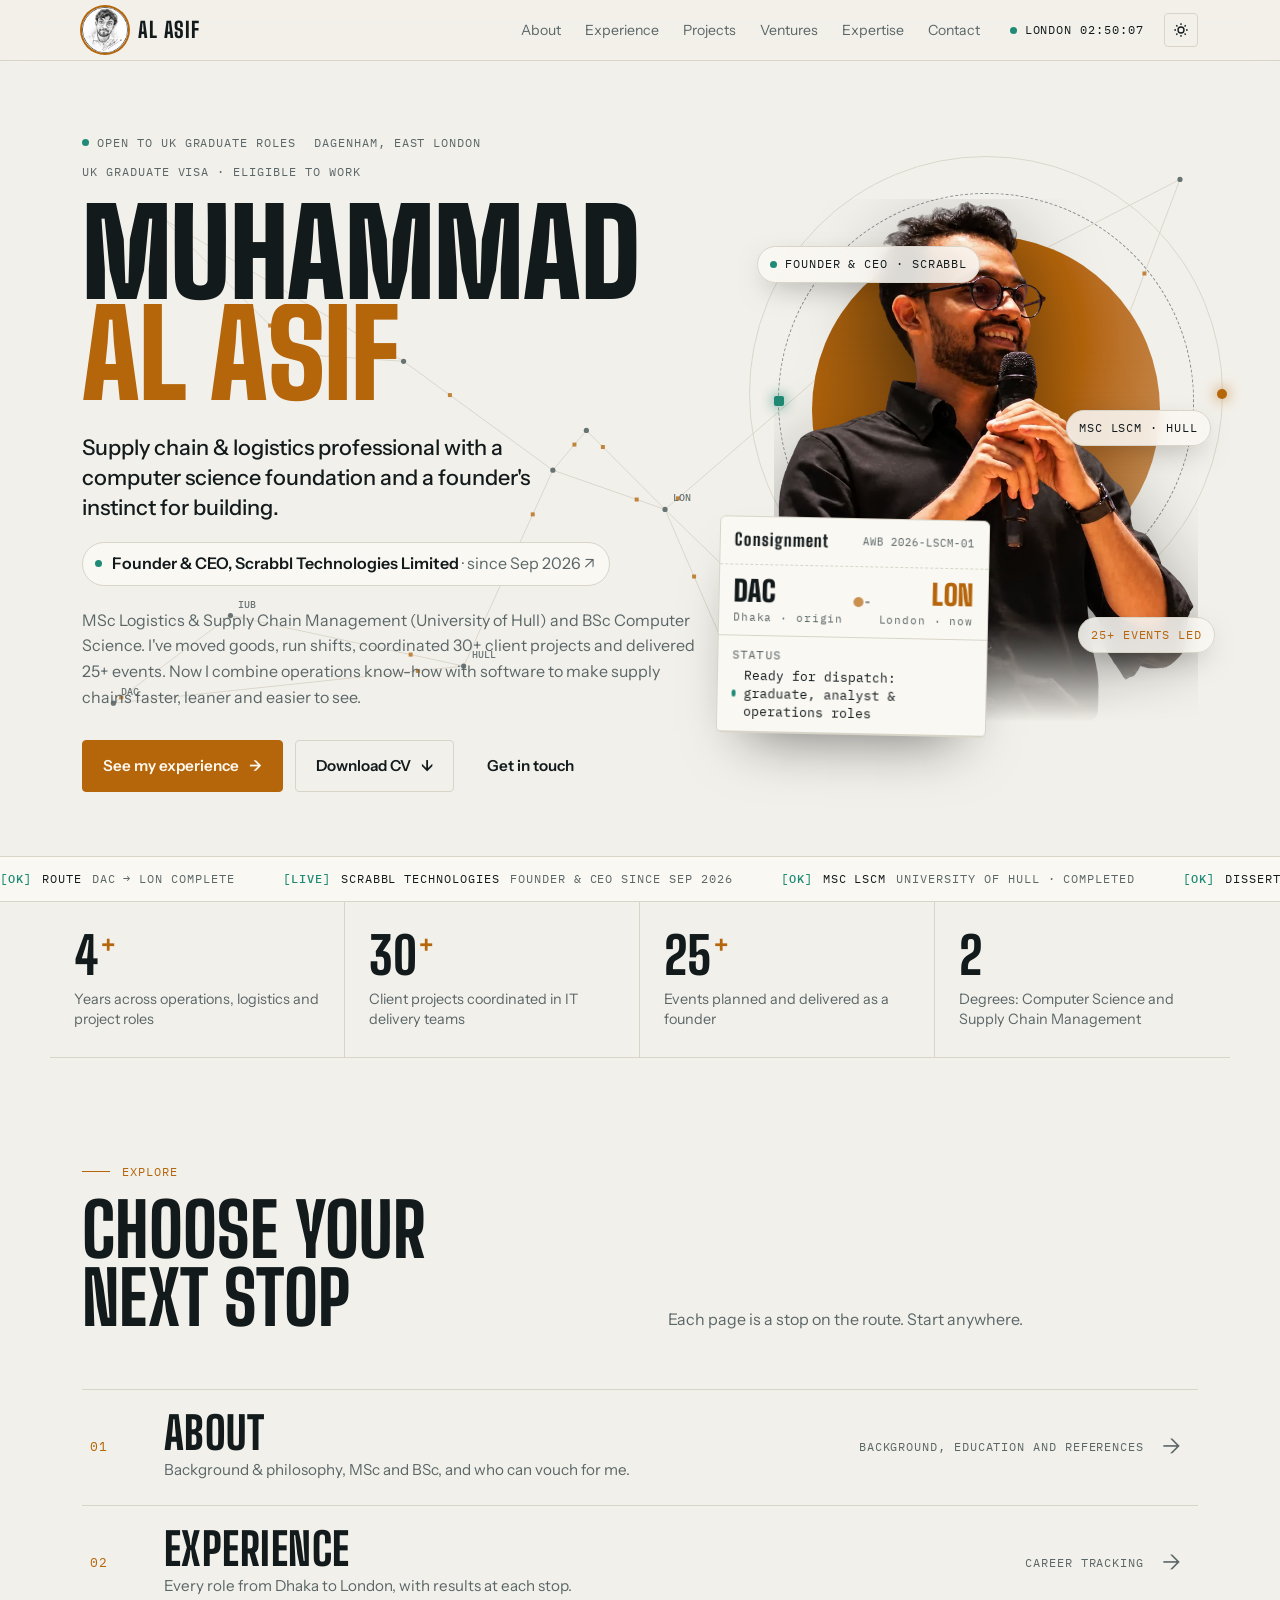
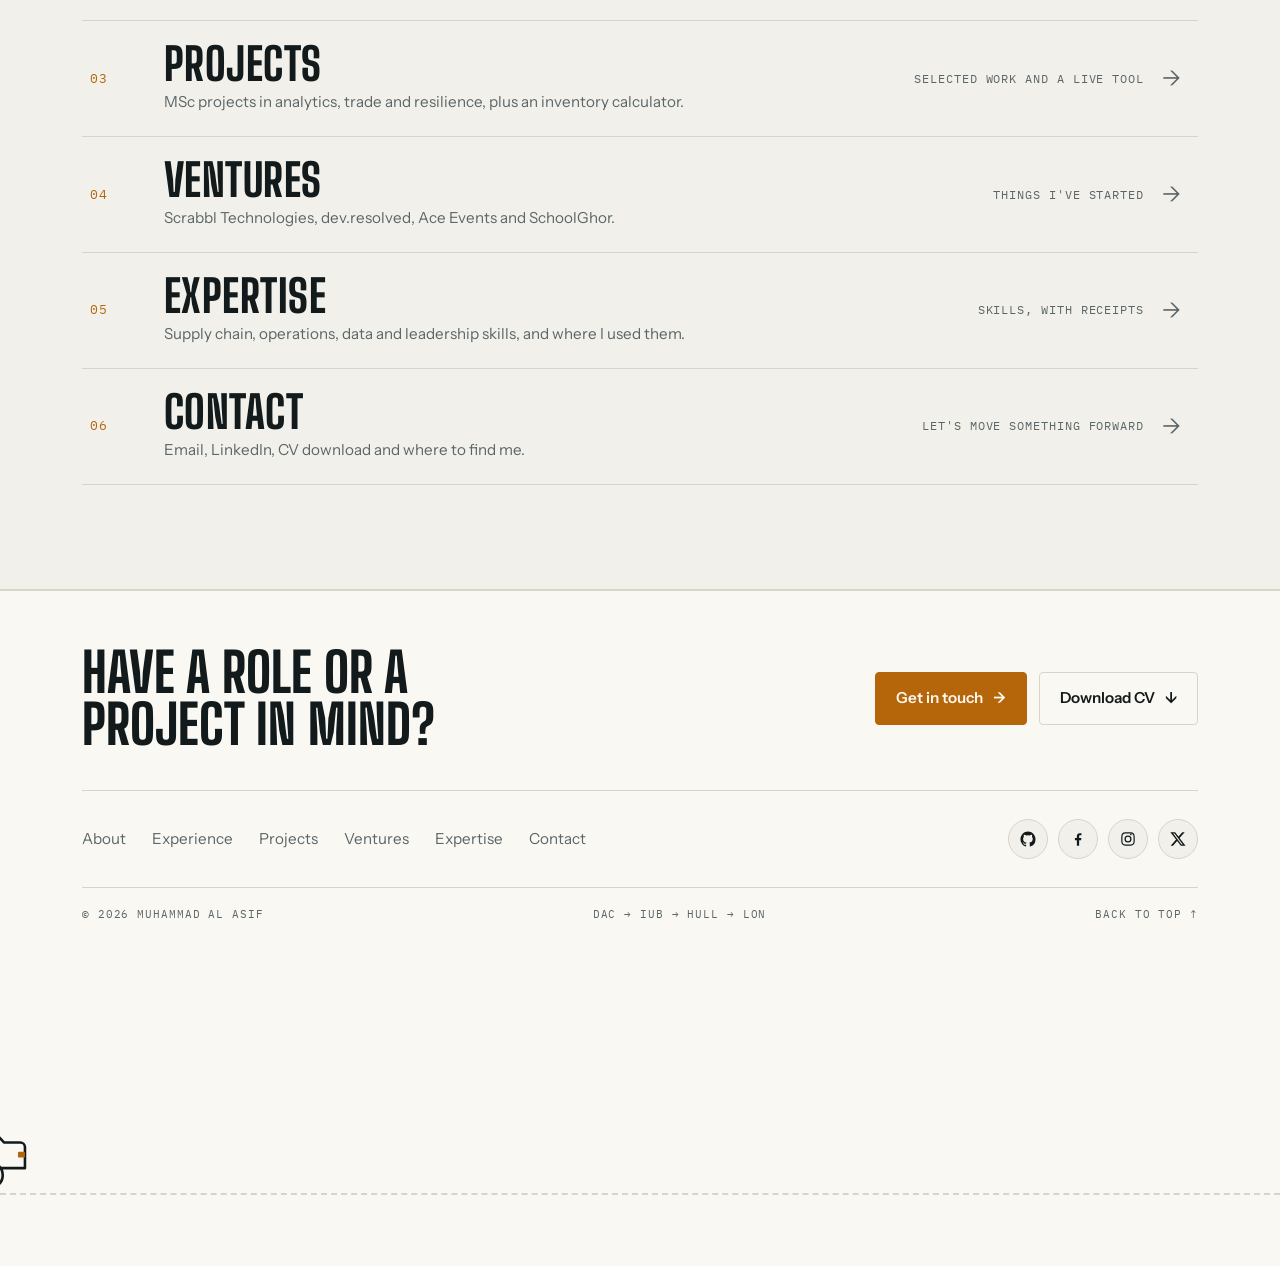
==== commit 5ec7bb7a: "Footer: delivery truck drives in and drops off the name Co-Authored-By: Claude Opus 5.5 <noreply@ant" ====
--- a/index.html
+++ b/index.html
@@ -153,7 +153,7 @@
 <link rel="preconnect" href="https://fonts.googleapis.com">
 <link rel="preconnect" href="https://fonts.gstatic.com" crossorigin>
 <link rel="stylesheet" href="https://fonts.googleapis.com/css2?family=Big+Shoulders+Display:wght@500;700;800;900&family=Instrument+Sans:ital,wght@0,400;0,500;0,600;1,400&family=IBM+Plex+Mono:wght@400;500&display=swap">
-<link rel="stylesheet" href="/assets/site.css?v=7">
+<link rel="stylesheet" href="/assets/site.css?v=10">
 </head>
 <body>
 <a class="skip" href="#main">Skip to content</a>
@@ -282,9 +282,26 @@
     </div>
     <div class="fbase mono"><span>© 2026 Muhammad Al Asif</span><span>DAC → IUB → HULL → LON</span><a href="#main">Back to top ↑</a></div>
   </div>
-  <div class="fmark" aria-hidden="true">Al Asif</div>
+  <div class="fdel" id="fdel" aria-hidden="true">
+    <div class="fdel-word" id="fdWord">Al Asif<i>.</i></div>
+    <div class="fdel-road"></div>
+    <svg class="fdel-truck" id="fdTruck" viewBox="0 0 230 96" aria-hidden="true">
+      <g class="tk-body">
+        <rect class="tk-box" x="4" y="10" width="140" height="62" rx="4"/>
+        <line class="tk-stripe" x1="4" y1="54" x2="144" y2="54"/>
+        <text class="tk-txt" x="74" y="38" text-anchor="middle">ALASIF.ONLINE</text>
+        <path class="tk-cab" d="M150 72V32a4 4 0 0 1 4-4h30l20 22h14a4 4 0 0 1 4 4v18z"/>
+        <path class="tk-win" d="M162 34h20l13 15h-33z"/>
+        <rect class="tk-light" x="216" y="58" width="6" height="5" rx="1"/>
+      </g>
+      <g class="tk-wheel" style="transform-origin:38px 78px"><circle cx="38" cy="78" r="11"/><line x1="38" y1="69" x2="38" y2="87"/></g>
+      <g class="tk-wheel" style="transform-origin:112px 78px"><circle cx="112" cy="78" r="11"/><line x1="112" y1="69" x2="112" y2="87"/></g>
+      <g class="tk-wheel" style="transform-origin:192px 78px"><circle cx="192" cy="78" r="11"/><line x1="192" y1="69" x2="192" y2="87"/></g>
+    </svg>
+    <span class="fdel-tag mono" id="fdTag">● Delivered · London</span>
+  </div>
 </footer>
-<script src="/assets/site.js?v=4" defer></script>
+<script src="/assets/site.js?v=9" defer></script>
 <script defer src="/_vercel/insights/script.js"></script>
 </body>
 </html>
--- a/assets/site.css
+++ b/assets/site.css
@@ -504,5 +504,23 @@
 .fbase{display:flex;flex-wrap:wrap;justify-content:space-between;gap:10px 24px;padding-block:18px;border-top:1px solid var(--line);color:var(--muted);font-size:.7rem}
 .fbase a{color:inherit;text-decoration:none}
 .fbase a:hover{color:var(--accent)}
-.fmark{font-family:var(--f-display);font-weight:900;text-transform:uppercase;font-size:clamp(5rem,22vw,19rem);line-height:.78;letter-spacing:-.01em;text-align:center;white-space:nowrap;color:transparent;-webkit-text-stroke:1px color-mix(in srgb,var(--accent) 45%,transparent);margin-top:8px;margin-bottom:-.12em;user-select:none;pointer-events:none}
 @media (max-width:560px){.frow{flex-direction:column;align-items:flex-start}.fbase{flex-direction:column}}
+
+/* footer delivery: truck drops off the wordmark */
+.fdel{position:relative;margin-top:24px;padding-bottom:18px;overflow:hidden}
+.fdel-word{font-family:var(--f-display);font-weight:900;font-size:clamp(5.5rem,21vw,18rem);line-height:.82;letter-spacing:-.01em;text-align:center;white-space:nowrap;color:var(--fg);padding-inline:max(16px,env(safe-area-inset-left,0px));clip-path:inset(0 var(--hide,0px) 0 0);user-select:none}
+.fdel-word i{font-style:normal;color:var(--accent)}
+.fdel-road{height:0;border-top:2px dashed var(--line);margin-top:6px}
+.fdel-truck{position:absolute;left:0;bottom:44px;width:clamp(150px,21vw,300px);height:auto;transform:translateX(var(--tx,110vw));overflow:visible}
+.tk-box,.tk-cab{fill:var(--bg-2);stroke:var(--fg);stroke-width:2.2;stroke-linejoin:round}
+.tk-stripe{stroke:var(--accent);stroke-width:5}
+.tk-txt{fill:var(--fg);font-family:var(--f-mono);font-size:11px;letter-spacing:1.5px}
+.tk-win{fill:color-mix(in srgb,var(--live) 30%,var(--bg-2));stroke:var(--fg);stroke-width:1.6}
+.tk-light{fill:var(--accent)}
+.tk-wheel circle{fill:var(--bg);stroke:var(--fg);stroke-width:2.2}
+.tk-wheel line{stroke:var(--fg);stroke-width:2}
+.fdel.moving .tk-wheel{animation:spin .5s linear infinite}
+.fdel.moving .tk-body{animation:tkbump .22s ease-in-out infinite alternate}
+@keyframes tkbump{to{transform:translateY(-1.2px)}}
+.fdel-tag{display:block;text-align:right;margin-top:10px;padding-right:max(16px,env(safe-area-inset-right,0px));font-size:.7rem;color:var(--live);opacity:0;transform:translateY(6px);transition:opacity .5s,transform .5s}
+.fdel.done .fdel-tag{opacity:1;transform:none}
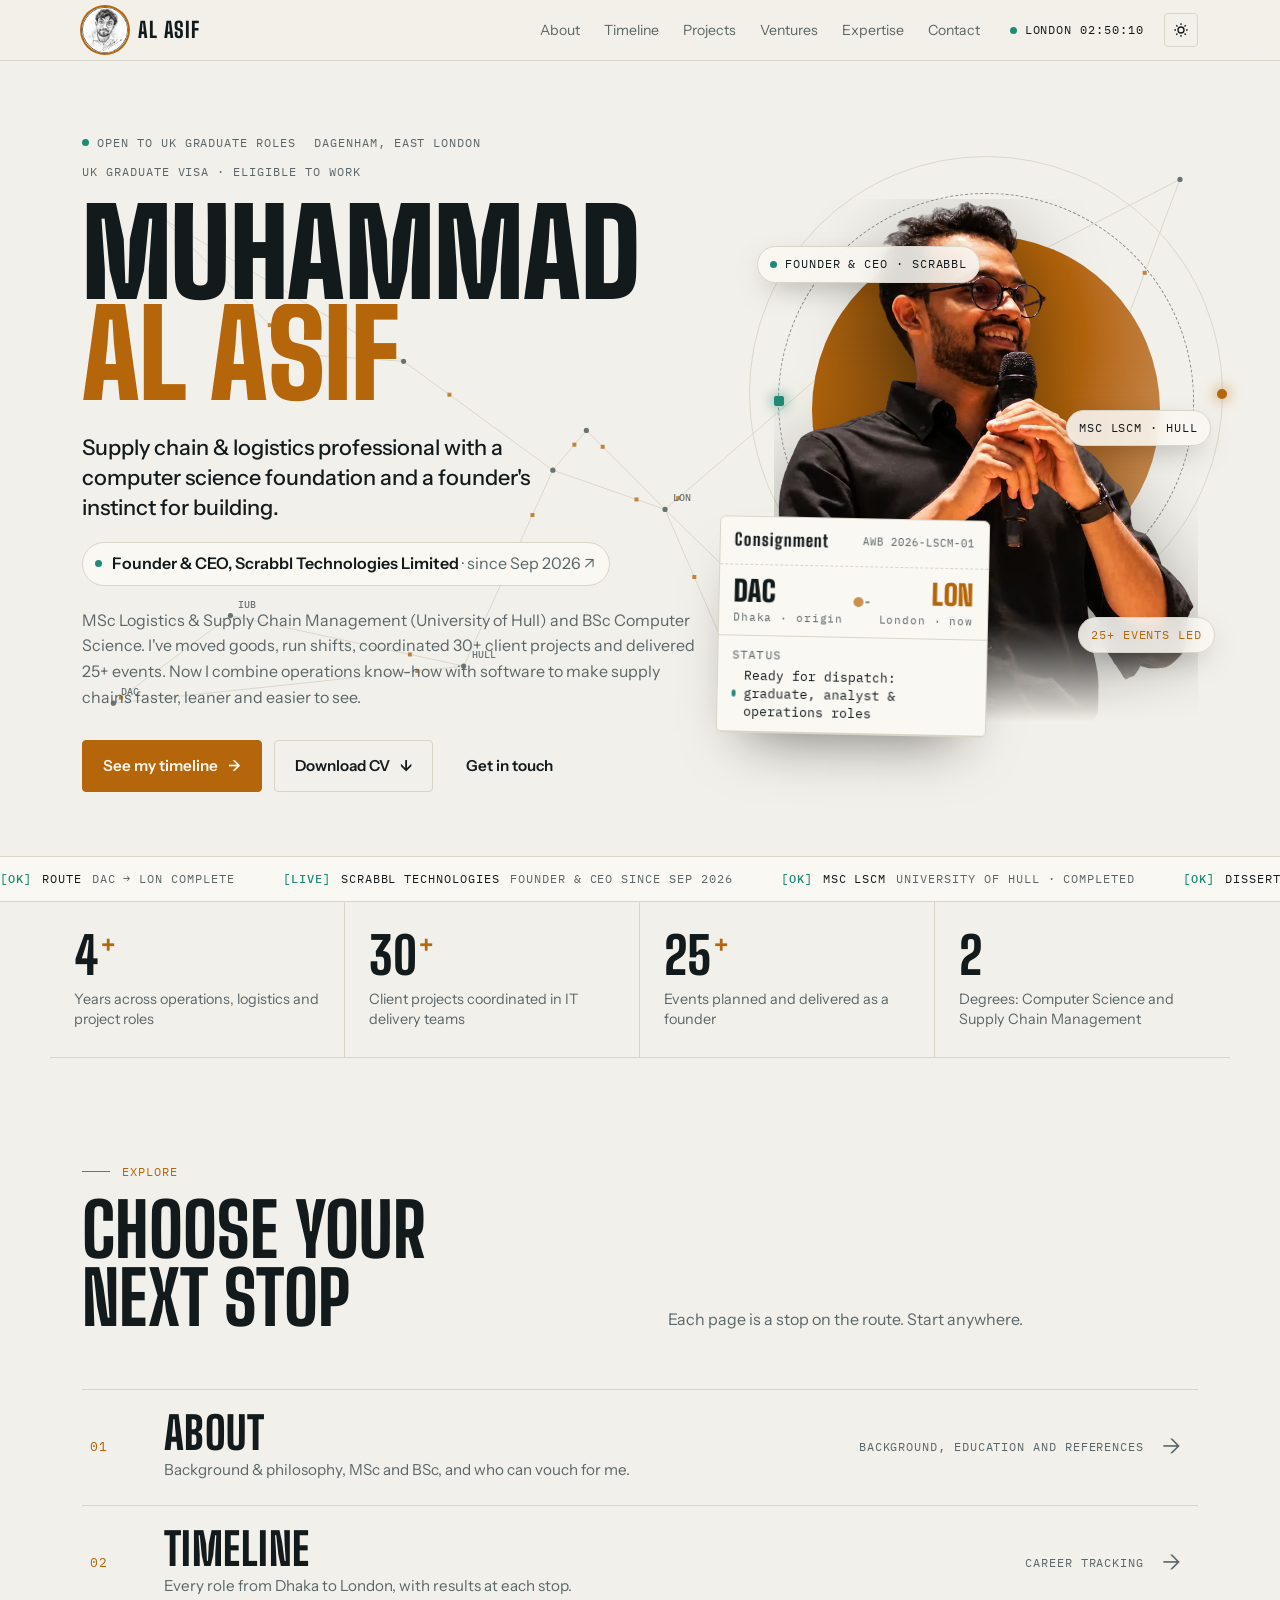
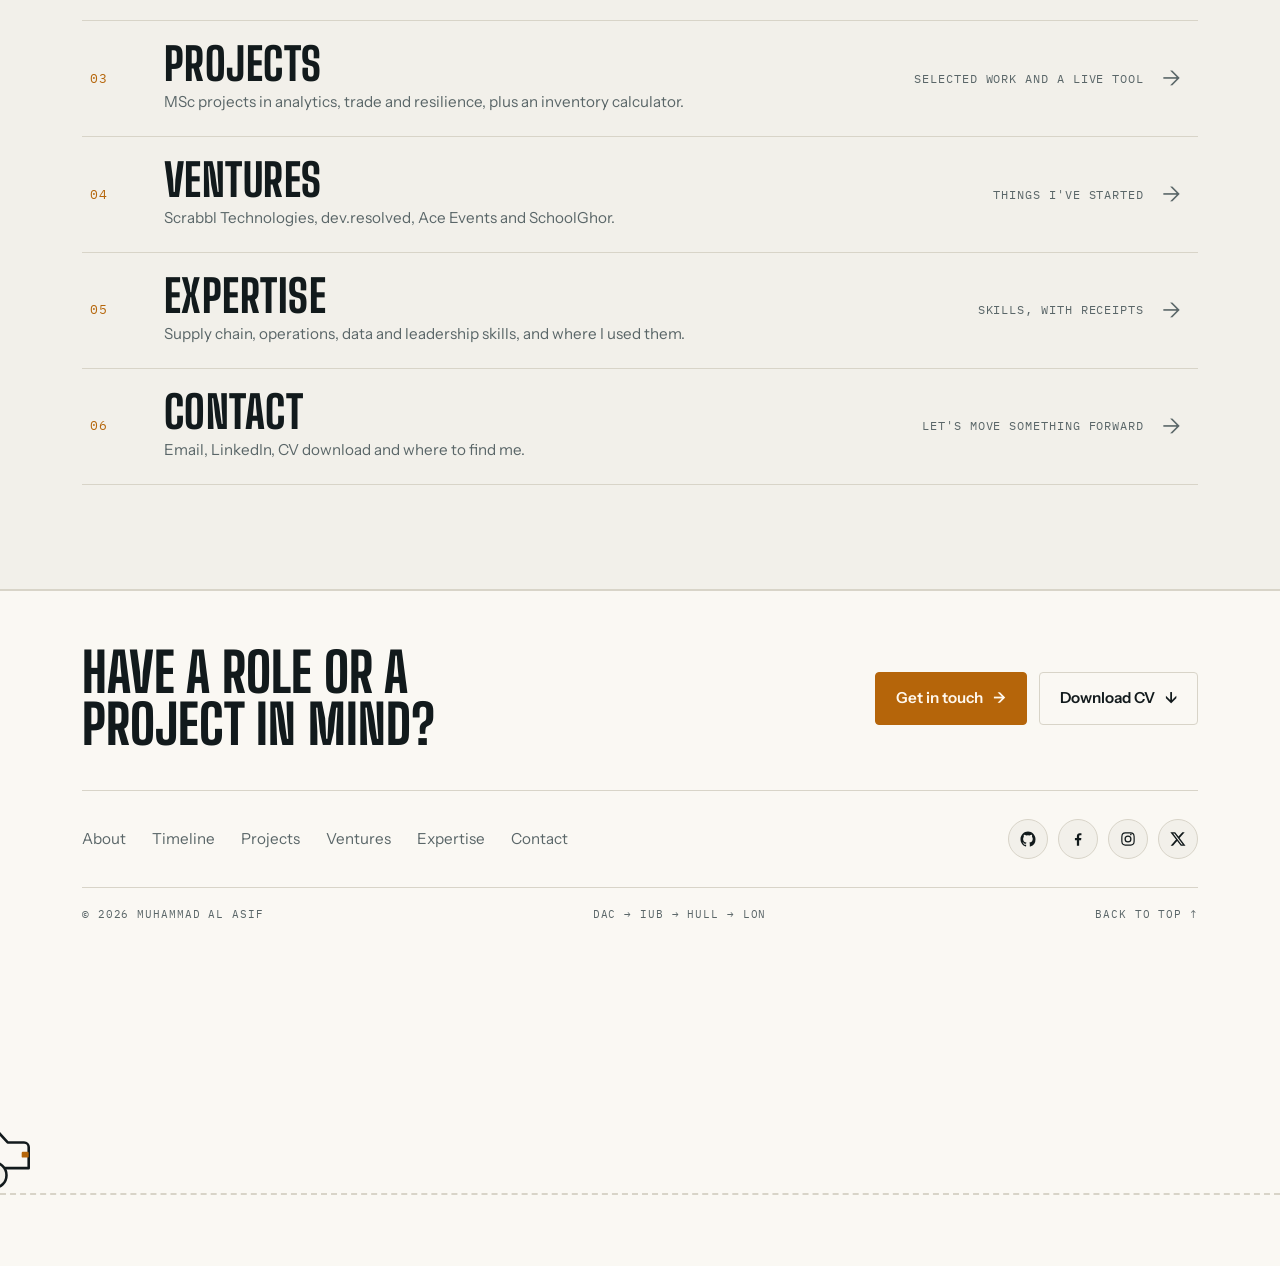
==== commit 4585c418: "Rename Experience to Timeline; footer tag points to contact - /experience is now /timeline (permanen" ====
--- a/index.html
+++ b/index.html
@@ -153,7 +153,7 @@
 <link rel="preconnect" href="https://fonts.googleapis.com">
 <link rel="preconnect" href="https://fonts.gstatic.com" crossorigin>
 <link rel="stylesheet" href="https://fonts.googleapis.com/css2?family=Big+Shoulders+Display:wght@500;700;800;900&family=Instrument+Sans:ital,wght@0,400;0,500;0,600;1,400&family=IBM+Plex+Mono:wght@400;500&display=swap">
-<link rel="stylesheet" href="/assets/site.css?v=10">
+<link rel="stylesheet" href="/assets/site.css?v=11">
 </head>
 <body>
 <a class="skip" href="#main">Skip to content</a>
@@ -162,7 +162,7 @@
     <a class="brand" href="/"><span class="brand-mark"><img src="/assets/logo.webp?v=3" alt="" width="46" height="46"></span>Al Asif</a>
     <div class="nav-links">
       <a href="/about">About</a>
-      <a href="/experience">Experience</a>
+      <a href="/timeline">Timeline</a>
       <a href="/projects">Projects</a>
       <a href="/ventures">Ventures</a>
       <a href="/expertise">Expertise</a>
@@ -179,7 +179,7 @@
   <div class="mnav" id="mnav" hidden>
     <div class="wrap">
       <a href="/about"><span class="mono">01</span>About</a>
-      <a href="/experience"><span class="mono">02</span>Experience</a>
+      <a href="/timeline"><span class="mono">02</span>Timeline</a>
       <a href="/projects"><span class="mono">03</span>Projects</a>
       <a href="/ventures"><span class="mono">04</span>Ventures</a>
       <a href="/expertise"><span class="mono">05</span>Expertise</a>
@@ -203,7 +203,7 @@
       <a class="ceo" href="https://scrabbl.dev" target="_blank" rel="noopener" title="Visit scrabbl.dev"><span class="dot" aria-hidden="true"></span><span><b>Founder &amp; CEO, Scrabbl Technologies Limited</b> <span class="muted">· since Sep 2026 ↗</span></span></a>
       <p class="lede">MSc Logistics &amp; Supply Chain Management (University of Hull) and BSc Computer Science. I've moved goods, run shifts, coordinated 30+ client projects and delivered 25+ events. Now I combine operations know-how with software to make supply chains faster, leaner and easier to see.</p>
       <div class="ctas">
-        <a class="btn primary" href="/experience">See my experience <span class="arr">→</span></a>
+        <a class="btn primary" href="/timeline">See my timeline <span class="arr">→</span></a>
         <a class="btn" href="/assets/Muhammad-Al-Asif-CV.pdf" download>Download CV <span class="arr">↓</span></a>
         <a class="btn ghost" href="/contact">Get in touch</a>
       </div>
@@ -261,7 +261,7 @@
     </div>
     <ol class="explore">
       <li class="reveal"><a href="/about"><span class="mono ex-n">01</span><span class="ex-t"><b>About</b><span class="muted">Background &amp; philosophy, MSc and BSc, and who can vouch for me.</span></span><span class="ex-sub mono">Background, education and references</span><span class="ex-arr" aria-hidden="true">→</span></a></li>
-      <li class="reveal"><a href="/experience"><span class="mono ex-n">02</span><span class="ex-t"><b>Experience</b><span class="muted">Every role from Dhaka to London, with results at each stop.</span></span><span class="ex-sub mono">Career tracking</span><span class="ex-arr" aria-hidden="true">→</span></a></li>
+      <li class="reveal"><a href="/timeline"><span class="mono ex-n">02</span><span class="ex-t"><b>Timeline</b><span class="muted">Every role from Dhaka to London, with results at each stop.</span></span><span class="ex-sub mono">Career tracking</span><span class="ex-arr" aria-hidden="true">→</span></a></li>
       <li class="reveal"><a href="/projects"><span class="mono ex-n">03</span><span class="ex-t"><b>Projects</b><span class="muted">MSc projects in analytics, trade and resilience, plus an inventory calculator.</span></span><span class="ex-sub mono">Selected work and a live tool</span><span class="ex-arr" aria-hidden="true">→</span></a></li>
       <li class="reveal"><a href="/ventures"><span class="mono ex-n">04</span><span class="ex-t"><b>Ventures</b><span class="muted">Scrabbl Technologies, dev.resolved, Ace Events and SchoolGhor.</span></span><span class="ex-sub mono">Things I've started</span><span class="ex-arr" aria-hidden="true">→</span></a></li>
       <li class="reveal"><a href="/expertise"><span class="mono ex-n">05</span><span class="ex-t"><b>Expertise</b><span class="muted">Supply chain, operations, data and leadership skills, and where I used them.</span></span><span class="ex-sub mono">Skills, with receipts</span><span class="ex-arr" aria-hidden="true">→</span></a></li>
@@ -277,14 +277,14 @@
       <div class="fcta-b"><a class="btn primary" href="/contact">Get in touch <span class="arr">→</span></a><a class="btn" href="/assets/Muhammad-Al-Asif-CV.pdf" download>Download CV <span class="arr">↓</span></a></div>
     </div>
     <div class="frow">
-      <nav class="flinks" aria-label="Footer"><a href="/about">About</a><a href="/experience">Experience</a><a href="/projects">Projects</a><a href="/ventures">Ventures</a><a href="/expertise">Expertise</a><a href="/contact">Contact</a></nav>
+      <nav class="flinks" aria-label="Footer"><a href="/about">About</a><a href="/timeline">Timeline</a><a href="/projects">Projects</a><a href="/ventures">Ventures</a><a href="/expertise">Expertise</a><a href="/contact">Contact</a></nav>
       <div class="soc"><a href="https://github.com/saikattxn" target="_blank" rel="me noopener" aria-label="GitHub: saikattxn" title="GitHub"><svg viewBox="0 0 24 24" aria-hidden="true"><path d="M12 2C6.5 2 2 6.6 2 12.2c0 4.5 2.9 8.3 6.8 9.7.5.1.7-.2.7-.5v-1.7c-2.8.6-3.4-1.4-3.4-1.4-.5-1.2-1.1-1.5-1.1-1.5-.9-.6.1-.6.1-.6 1 .1 1.5 1.1 1.5 1.1.9 1.6 2.4 1.1 2.9.8.1-.7.4-1.1.6-1.3-2.2-.3-4.6-1.1-4.6-5 0-1.1.4-2 1-2.7-.1-.3-.4-1.3.1-2.7 0 0 .8-.3 2.8 1a9.6 9.6 0 0 1 5 0c1.9-1.3 2.8-1 2.8-1 .5 1.4.2 2.4.1 2.7.6.7 1 1.6 1 2.7 0 3.9-2.4 4.7-4.6 5 .4.3.7.9.7 1.9v2.8c0 .3.2.6.7.5A10.2 10.2 0 0 0 22 12.2C22 6.6 17.5 2 12 2z"/></svg></a><a href="https://www.facebook.com/saikatt08" target="_blank" rel="me noopener" aria-label="Facebook: saikatt08" title="Facebook"><svg viewBox="0 0 24 24" aria-hidden="true"><path d="M13.5 21v-7.5h2.6l.4-3h-3V8.6c0-.9.3-1.5 1.5-1.5h1.6V4.4c-.3 0-1.2-.1-2.3-.1-2.3 0-3.8 1.4-3.8 3.9v2.3H7.9v3h2.6V21h3z"/></svg></a><a href="https://www.instagram.com/saikatt08/" target="_blank" rel="me noopener" aria-label="Instagram: saikatt08" title="Instagram"><svg viewBox="0 0 24 24" aria-hidden="true"><path d="M12 7.3A4.7 4.7 0 1 0 12 16.7 4.7 4.7 0 0 0 12 7.3zm0 7.7a3 3 0 1 1 0-6 3 3 0 0 1 0 6zm4.9-8.9a1.1 1.1 0 1 1-2.2 0 1.1 1.1 0 0 1 2.2 0zM12 4.6c2.4 0 2.7 0 3.6.1 2.4.1 3.6 1.3 3.7 3.7.1.9.1 1.2.1 3.6s0 2.7-.1 3.6c-.1 2.4-1.3 3.6-3.7 3.7-.9.1-1.2.1-3.6.1s-2.7 0-3.6-.1c-2.4-.1-3.6-1.3-3.7-3.7C4.6 14.7 4.6 14.4 4.6 12s0-2.7.1-3.6c.1-2.4 1.3-3.6 3.7-3.7.9-.1 1.2-.1 3.6-.1zM12 3c-2.4 0-2.8 0-3.7.1-3.3.2-5 1.9-5.2 5.2C3 9.2 3 9.6 3 12s0 2.8.1 3.7c.2 3.3 1.9 5 5.2 5.2.9.1 1.3.1 3.7.1s2.8 0 3.7-.1c3.3-.2 5-1.9 5.2-5.2.1-.9.1-1.3.1-3.7s0-2.8-.1-3.7c-.2-3.3-1.9-5-5.2-5.2C14.8 3 14.4 3 12 3z"/></svg></a><a href="https://x.com/siff08" target="_blank" rel="me noopener" aria-label="X: siff08" title="X (Twitter)"><svg viewBox="0 0 24 24" aria-hidden="true"><path d="M17.8 3h3.1l-6.8 7.7L22 21h-6.2l-4.9-6.4L5.3 21H2.2l7.2-8.3L1.8 3h6.4l4.4 5.8L17.8 3zm-1.1 16.2h1.7L7.3 4.7H5.5l11.2 14.5z"/></svg></a></div>
     </div>
     <div class="fbase mono"><span>© 2026 Muhammad Al Asif</span><span>DAC → IUB → HULL → LON</span><a href="#main">Back to top ↑</a></div>
   </div>
-  <div class="fdel" id="fdel" aria-hidden="true">
-    <div class="fdel-word" id="fdWord">Al Asif<i>.</i></div>
-    <div class="fdel-road"></div>
+  <div class="fdel" id="fdel">
+    <div class="fdel-word" id="fdWord" aria-hidden="true">Al Asif<i>.</i></div>
+    <div class="fdel-road" aria-hidden="true"></div>
     <svg class="fdel-truck" id="fdTruck" viewBox="0 0 230 96" aria-hidden="true">
       <g class="tk-body">
         <rect class="tk-box" x="4" y="10" width="140" height="62" rx="4"/>
@@ -298,10 +298,10 @@
       <g class="tk-wheel" style="transform-origin:112px 78px"><circle cx="112" cy="78" r="11"/><line x1="112" y1="69" x2="112" y2="87"/></g>
       <g class="tk-wheel" style="transform-origin:192px 78px"><circle cx="192" cy="78" r="11"/><line x1="192" y1="69" x2="192" y2="87"/></g>
     </svg>
-    <span class="fdel-tag mono" id="fdTag">● Delivered · London</span>
+    <a class="fdel-tag mono" id="fdTag" href="/contact"><span aria-hidden="true">●</span> Out for delivery · Next stop: your team →</a>
   </div>
 </footer>
-<script src="/assets/site.js?v=9" defer></script>
+<script src="/assets/site.js?v=11" defer></script>
 <script defer src="/_vercel/insights/script.js"></script>
 </body>
 </html>
--- a/assets/site.css
+++ b/assets/site.css
@@ -522,5 +522,7 @@
 .fdel.moving .tk-wheel{animation:spin .5s linear infinite}
 .fdel.moving .tk-body{animation:tkbump .22s ease-in-out infinite alternate}
 @keyframes tkbump{to{transform:translateY(-1.2px)}}
-.fdel-tag{display:block;text-align:right;margin-top:10px;padding-right:max(16px,env(safe-area-inset-right,0px));font-size:.7rem;color:var(--live);opacity:0;transform:translateY(6px);transition:opacity .5s,transform .5s}
+.fdel-tag{display:block;width:fit-content;margin-left:auto;text-decoration:none;text-align:right;margin-top:10px;padding-right:max(16px,env(safe-area-inset-right,0px));font-size:.7rem;color:var(--live);opacity:0;transform:translateY(6px);transition:opacity .5s,transform .5s}
 .fdel.done .fdel-tag{opacity:1;transform:none}
+.fdel-tag:hover{color:var(--accent)}
+@media (max-width:560px){.tk-txt{display:none}}
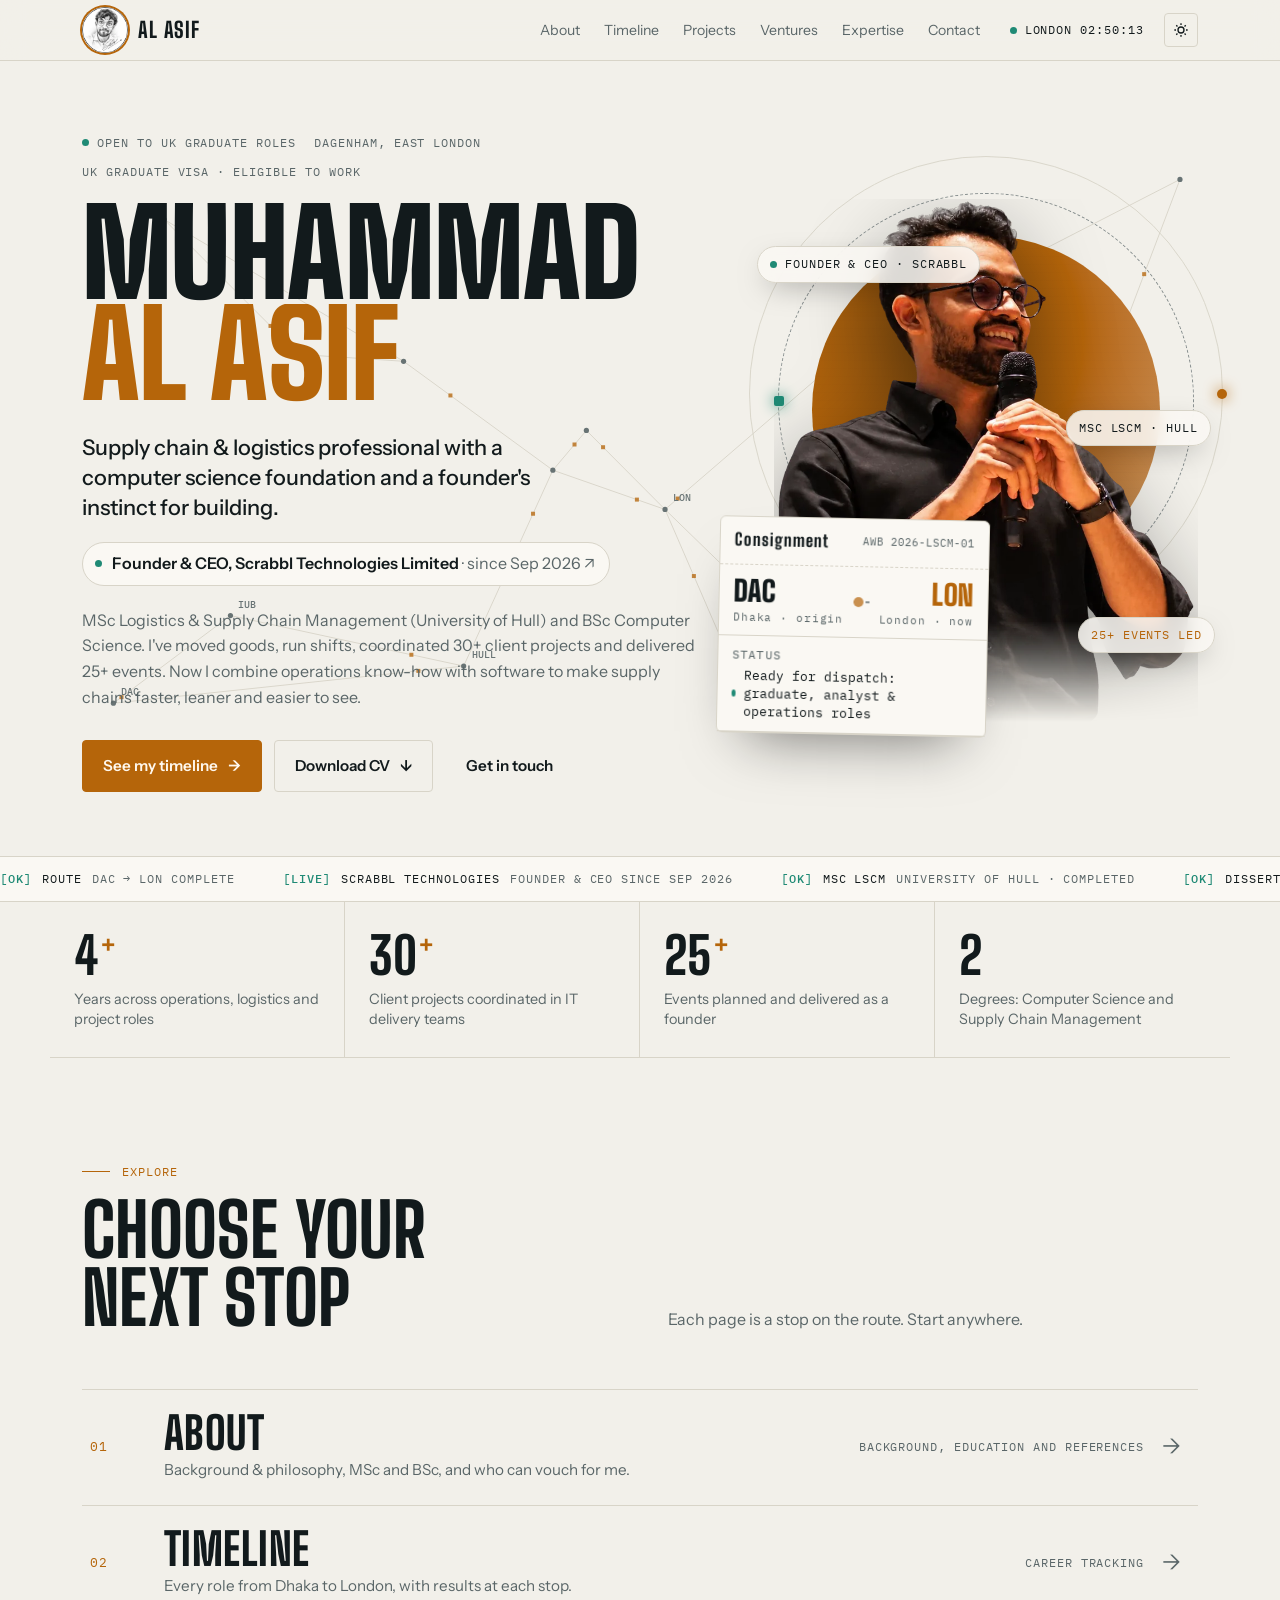
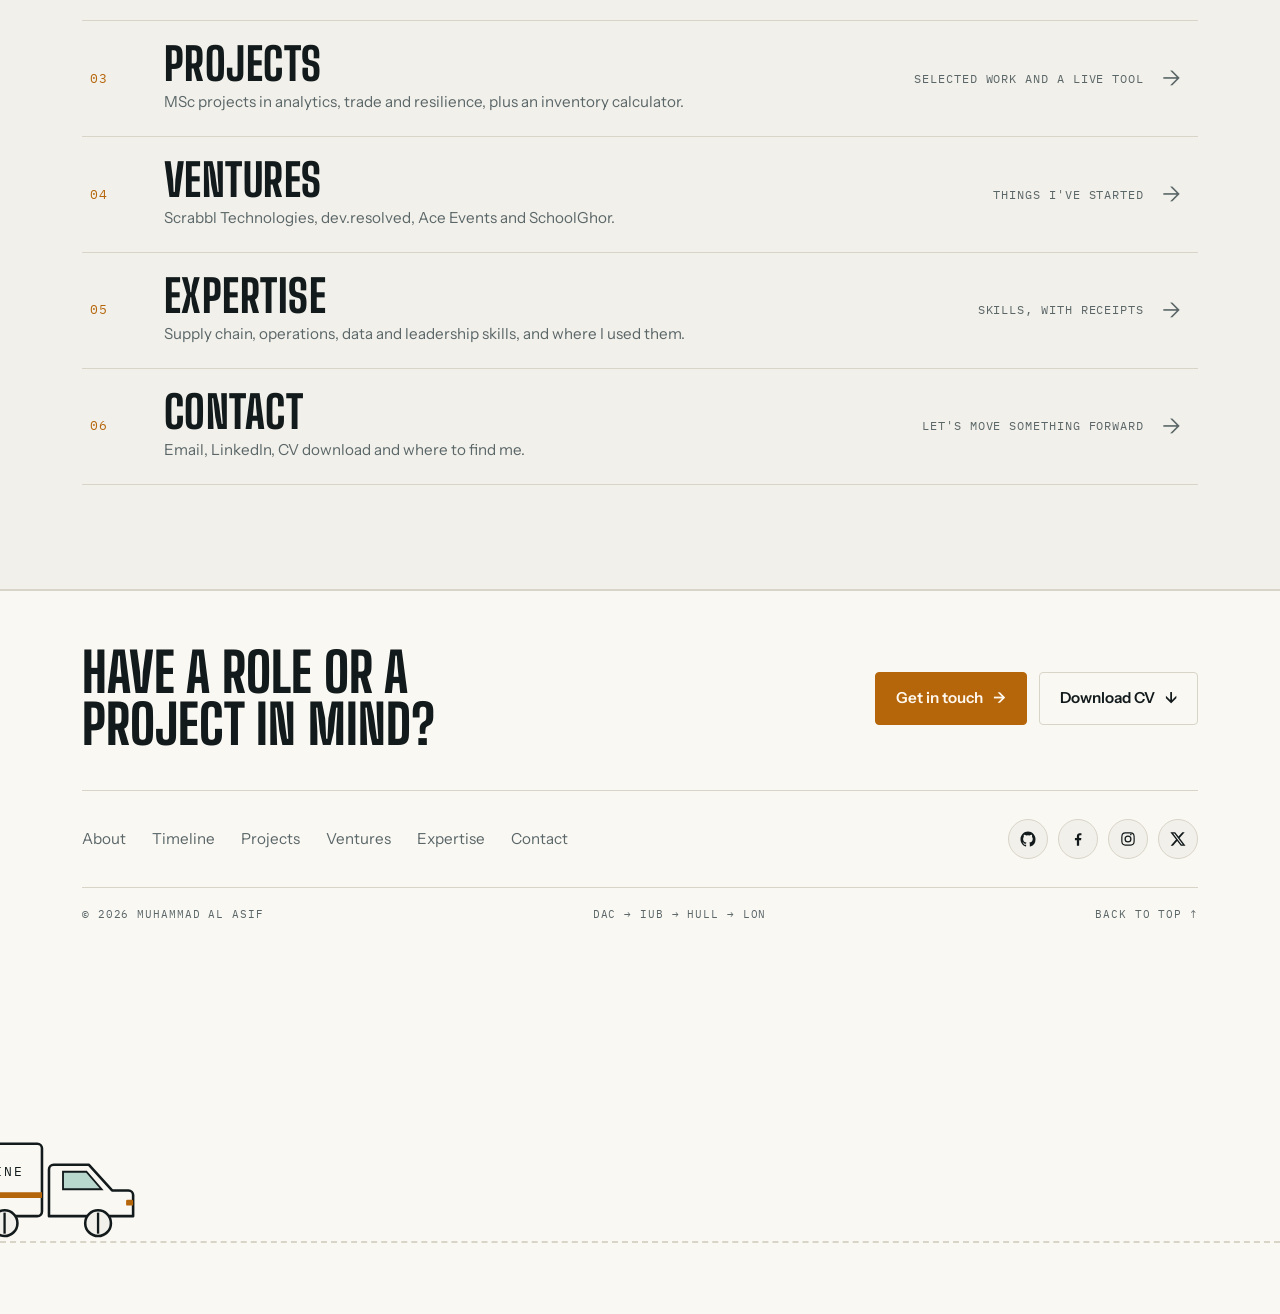
==== commit 7d94ff85: "Footer: letters pop out of the truck and land full size on every page - Truck drives in, parks, lett" ====
--- a/index.html
+++ b/index.html
@@ -107,11 +107,6 @@
     "Python",
     "Entrepreneurship"
    ],
-   "knowsLanguage": [
-    "English",
-    "Bengali",
-    "Hindi"
-   ],
    "address": {
     "@type": "PostalAddress",
     "addressLocality": "London",
@@ -153,7 +148,7 @@
 <link rel="preconnect" href="https://fonts.googleapis.com">
 <link rel="preconnect" href="https://fonts.gstatic.com" crossorigin>
 <link rel="stylesheet" href="https://fonts.googleapis.com/css2?family=Big+Shoulders+Display:wght@500;700;800;900&family=Instrument+Sans:ital,wght@0,400;0,500;0,600;1,400&family=IBM+Plex+Mono:wght@400;500&display=swap">
-<link rel="stylesheet" href="/assets/site.css?v=11">
+<link rel="stylesheet" href="/assets/site.css?v=13">
 </head>
 <body>
 <a class="skip" href="#main">Skip to content</a>
@@ -301,7 +296,7 @@
     <a class="fdel-tag mono" id="fdTag" href="/contact"><span aria-hidden="true">●</span> Out for delivery · Next stop: your team →</a>
   </div>
 </footer>
-<script src="/assets/site.js?v=11" defer></script>
+<script src="/assets/site.js?v=12" defer></script>
 <script defer src="/_vercel/insights/script.js"></script>
 </body>
 </html>
--- a/assets/site.css
+++ b/assets/site.css
@@ -276,7 +276,7 @@
   .loc{flex-basis:100%;margin-top:0}
   .trk-hint{display:block!important}
 }
-.lead-row{display:grid;grid-template-columns:repeat(3,minmax(0,1fr));gap:20px;margin-top:64px}
+.lead-row{display:grid;grid-template-columns:repeat(2,minmax(0,1fr));gap:20px;margin-top:64px}
 @media (max-width:820px){.lead-row{grid-template-columns:1fr}}
 .lead-row .card p{color:var(--muted);font-size:.93rem;margin-top:8px}
 .lead-row .mono{color:var(--accent)}
@@ -507,8 +507,9 @@
 @media (max-width:560px){.frow{flex-direction:column;align-items:flex-start}.fbase{flex-direction:column}}
 
 /* footer delivery: truck drops off the wordmark */
-.fdel{position:relative;margin-top:24px;padding-bottom:18px;overflow:hidden}
-.fdel-word{font-family:var(--f-display);font-weight:900;font-size:clamp(5.5rem,21vw,18rem);line-height:.82;letter-spacing:-.01em;text-align:center;white-space:nowrap;color:var(--fg);padding-inline:max(16px,env(safe-area-inset-left,0px));clip-path:inset(0 var(--hide,0px) 0 0);user-select:none}
+.fdel{position:relative;margin-top:0;padding-top:72px;padding-bottom:18px;overflow:hidden}
+.fdel-word{font-family:var(--f-display);font-weight:900;font-size:clamp(5.5rem,21vw,18rem);line-height:.82;letter-spacing:-.01em;text-align:center;white-space:nowrap;color:var(--fg);padding-inline:max(16px,env(safe-area-inset-left,0px));user-select:none}
+.fdel-word .fl{display:inline-block;will-change:transform}
 .fdel-word i{font-style:normal;color:var(--accent)}
 .fdel-road{height:0;border-top:2px dashed var(--line);margin-top:6px}
 .fdel-truck{position:absolute;left:0;bottom:44px;width:clamp(150px,21vw,300px);height:auto;transform:translateX(var(--tx,110vw));overflow:visible}
@@ -526,3 +527,4 @@
 .fdel.done .fdel-tag{opacity:1;transform:none}
 .fdel-tag:hover{color:var(--accent)}
 @media (max-width:560px){.tk-txt{display:none}}
+@media (max-width:560px){.fdel-truck{width:118px}}
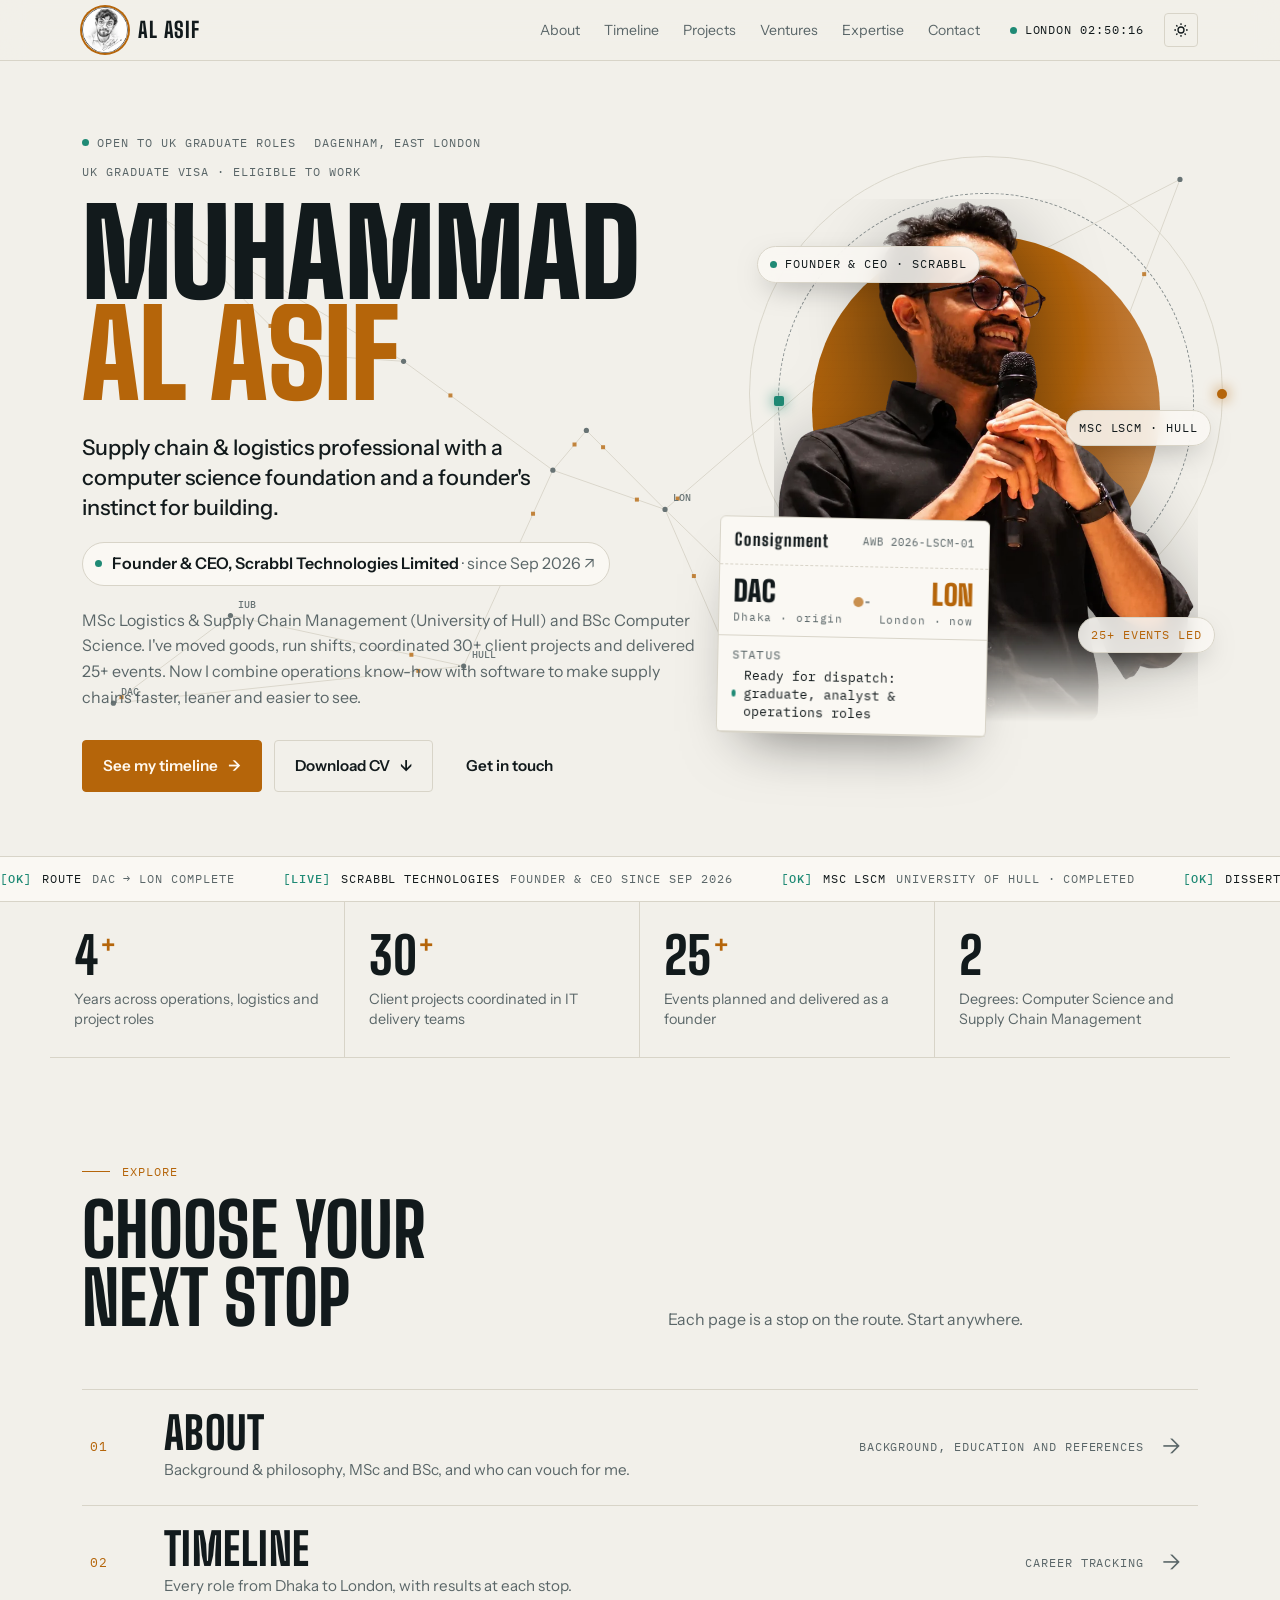
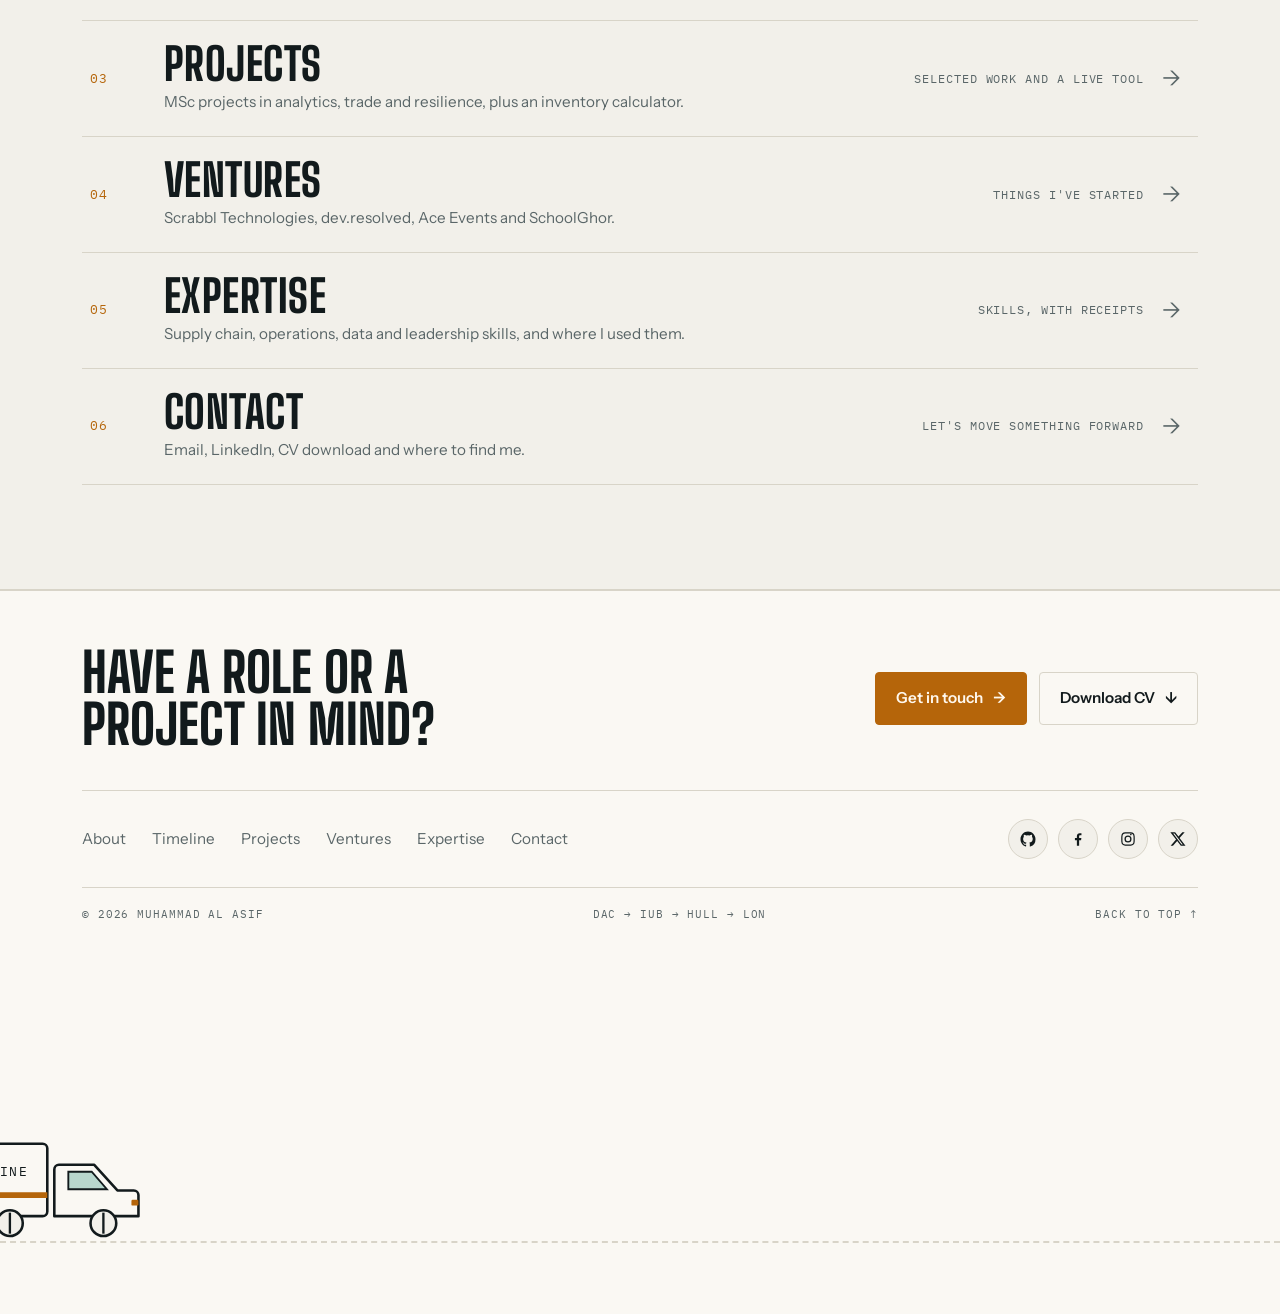
==== commit dc3b3e10: "Footer: truck drops parcels that open into letters; per-page next stop - Truck drives without stoppi" ====
--- a/index.html
+++ b/index.html
@@ -148,7 +148,7 @@
 <link rel="preconnect" href="https://fonts.googleapis.com">
 <link rel="preconnect" href="https://fonts.gstatic.com" crossorigin>
 <link rel="stylesheet" href="https://fonts.googleapis.com/css2?family=Big+Shoulders+Display:wght@500;700;800;900&family=Instrument+Sans:ital,wght@0,400;0,500;0,600;1,400&family=IBM+Plex+Mono:wght@400;500&display=swap">
-<link rel="stylesheet" href="/assets/site.css?v=13">
+<link rel="stylesheet" href="/assets/site.css?v=14">
 </head>
 <body>
 <a class="skip" href="#main">Skip to content</a>
@@ -293,10 +293,10 @@
       <g class="tk-wheel" style="transform-origin:112px 78px"><circle cx="112" cy="78" r="11"/><line x1="112" y1="69" x2="112" y2="87"/></g>
       <g class="tk-wheel" style="transform-origin:192px 78px"><circle cx="192" cy="78" r="11"/><line x1="192" y1="69" x2="192" y2="87"/></g>
     </svg>
-    <a class="fdel-tag mono" id="fdTag" href="/contact"><span aria-hidden="true">●</span> Out for delivery · Next stop: your team →</a>
+    <a class="fdel-tag mono" id="fdTag" href="/about"><span aria-hidden="true">●</span> In transit · Next stop: About →</a>
   </div>
 </footer>
-<script src="/assets/site.js?v=12" defer></script>
+<script src="/assets/site.js?v=15" defer></script>
 <script defer src="/_vercel/insights/script.js"></script>
 </body>
 </html>
--- a/assets/site.css
+++ b/assets/site.css
@@ -528,3 +528,6 @@
 .fdel-tag:hover{color:var(--accent)}
 @media (max-width:560px){.tk-txt{display:none}}
 @media (max-width:560px){.fdel-truck{width:118px}}
+.parcel{position:absolute;display:block;background:var(--accent);border-radius:2px;box-shadow:inset 0 -2px 0 color-mix(in srgb,#000 25%,var(--accent));z-index:0}
+.fdel-word{position:relative;z-index:1}
+.fdel-truck{z-index:2}
